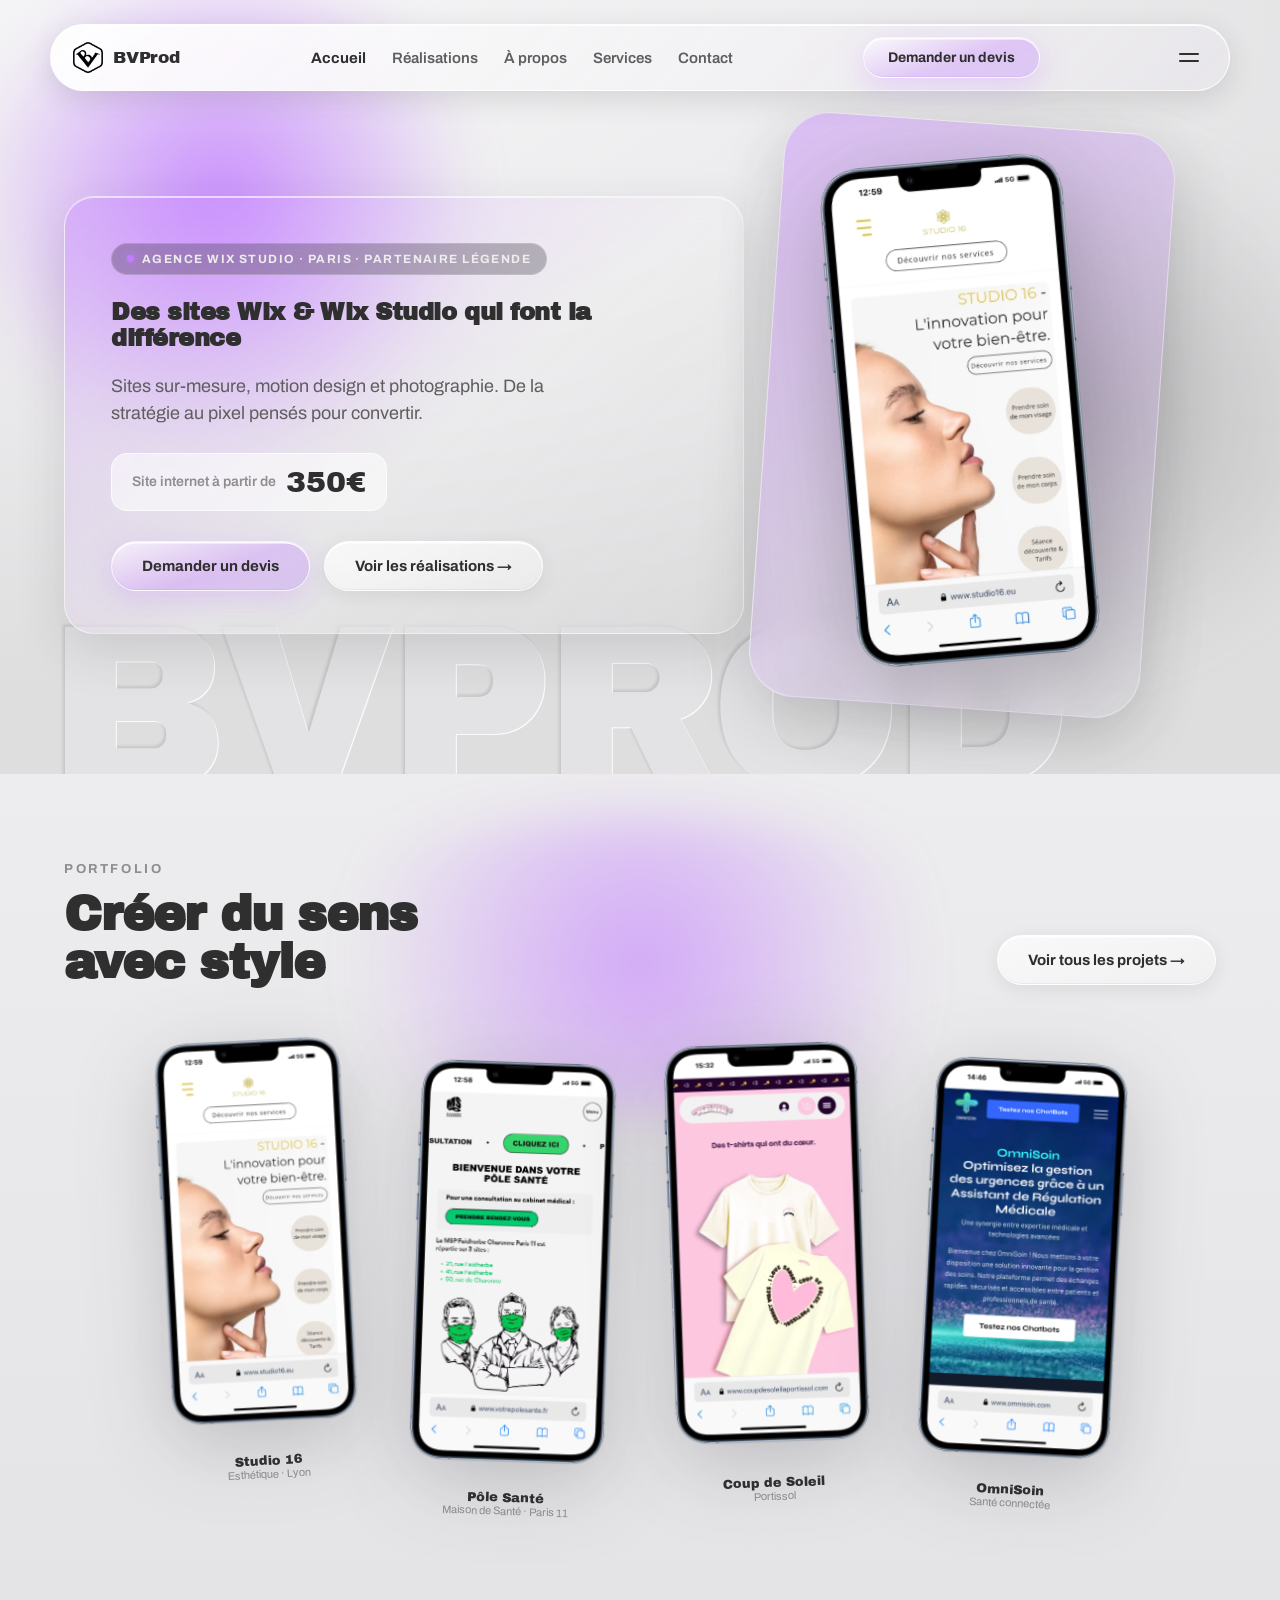
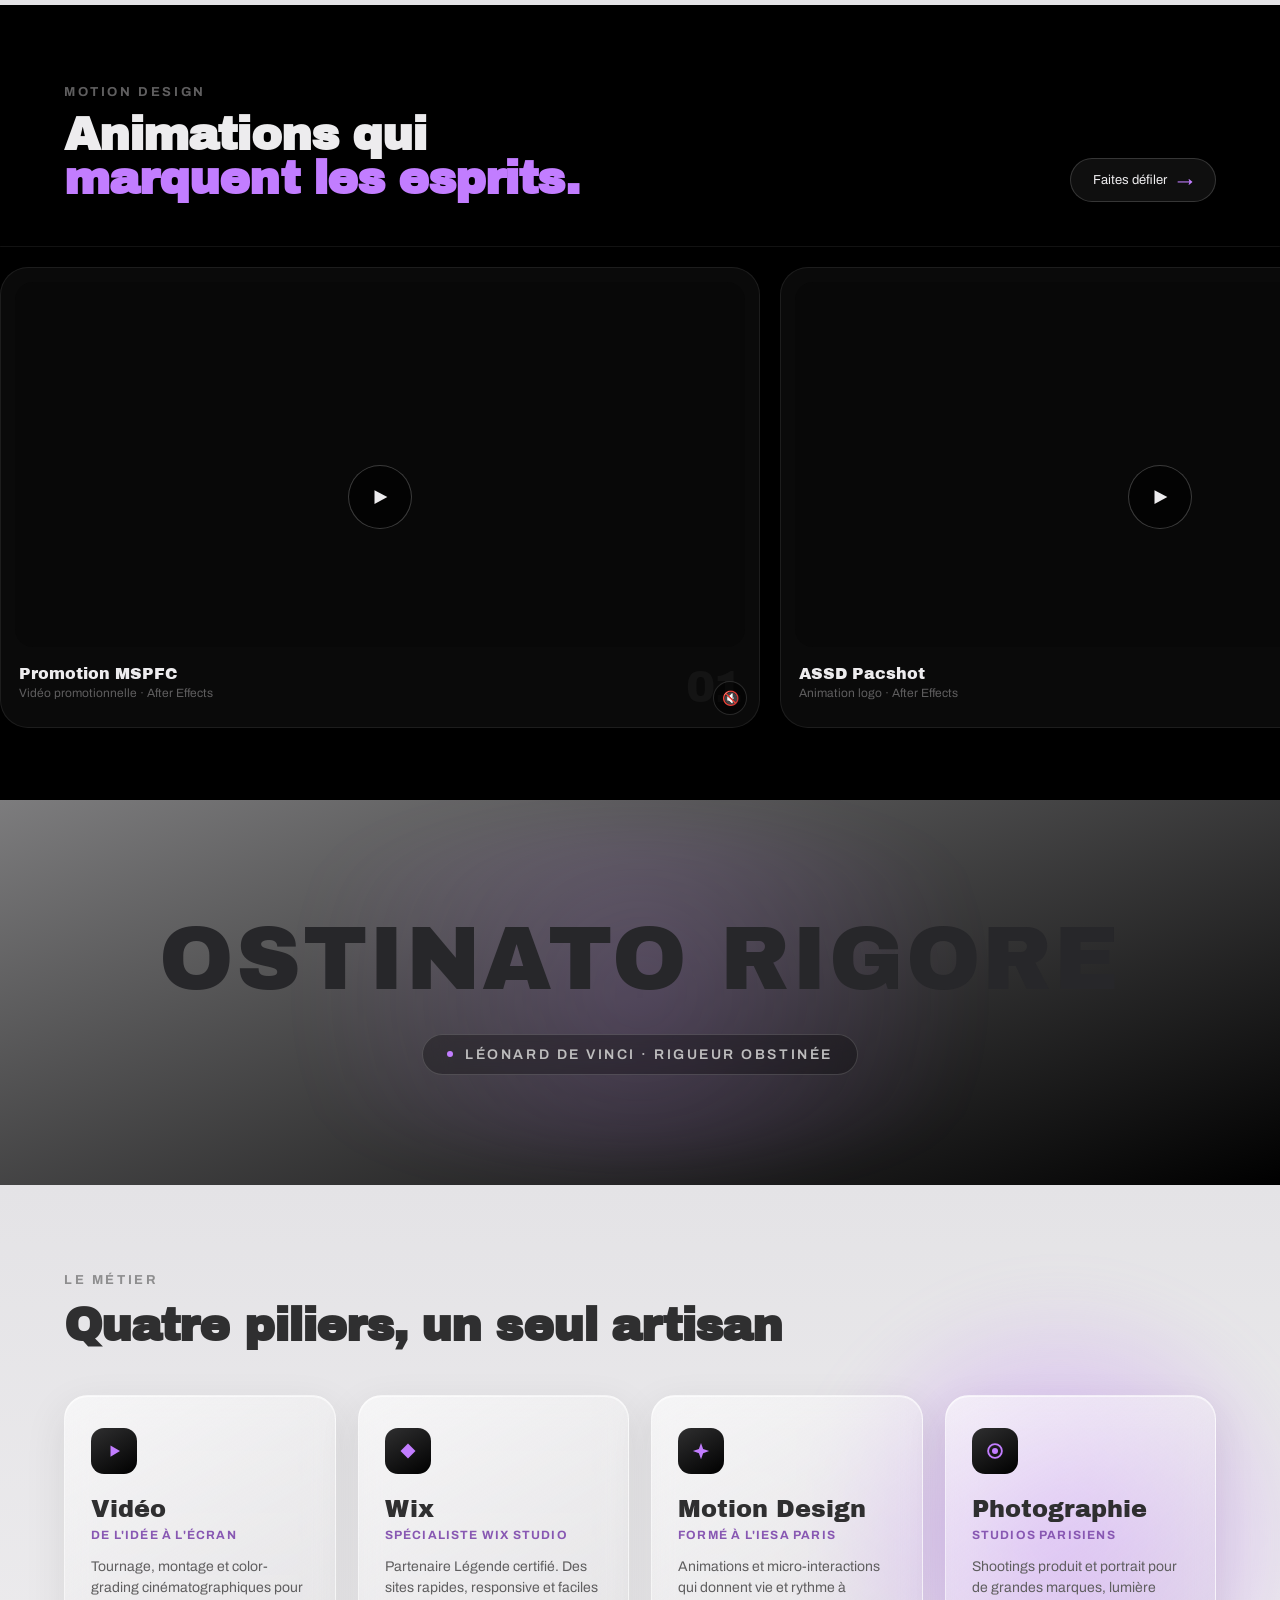
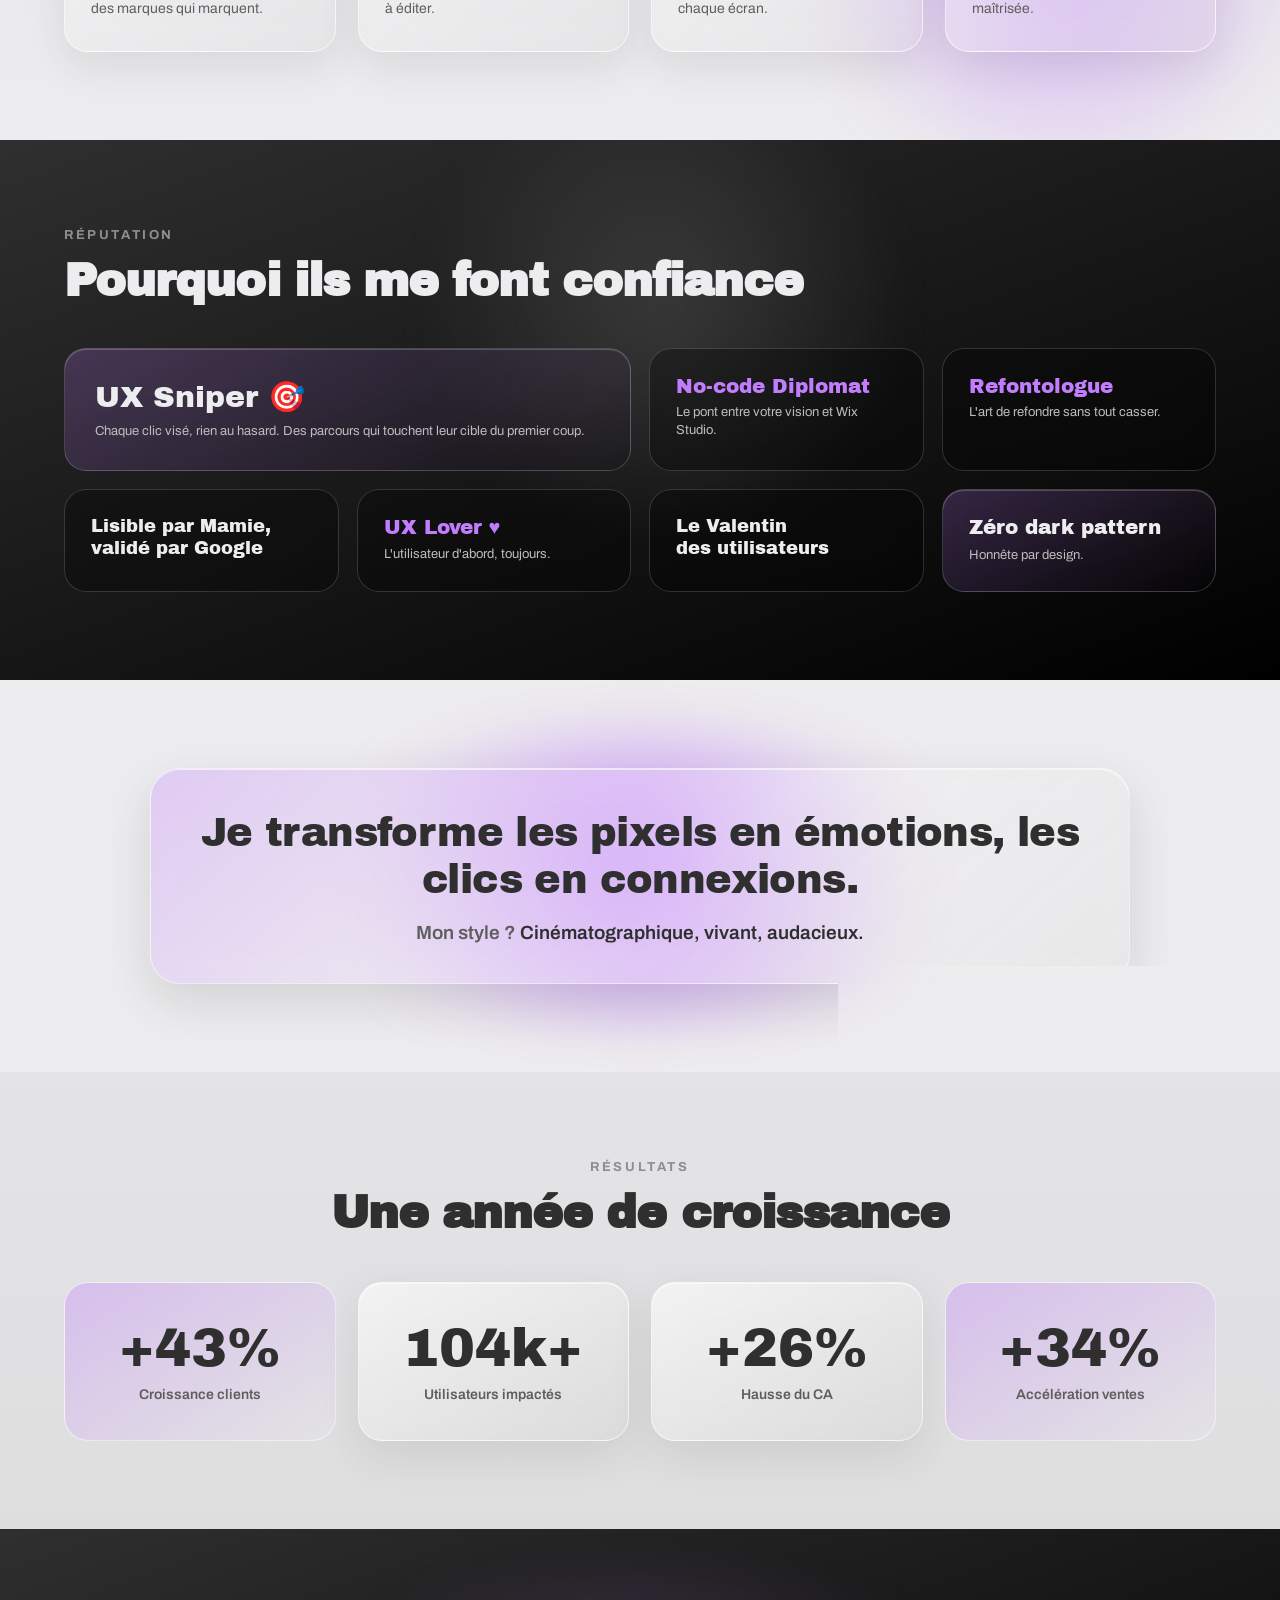
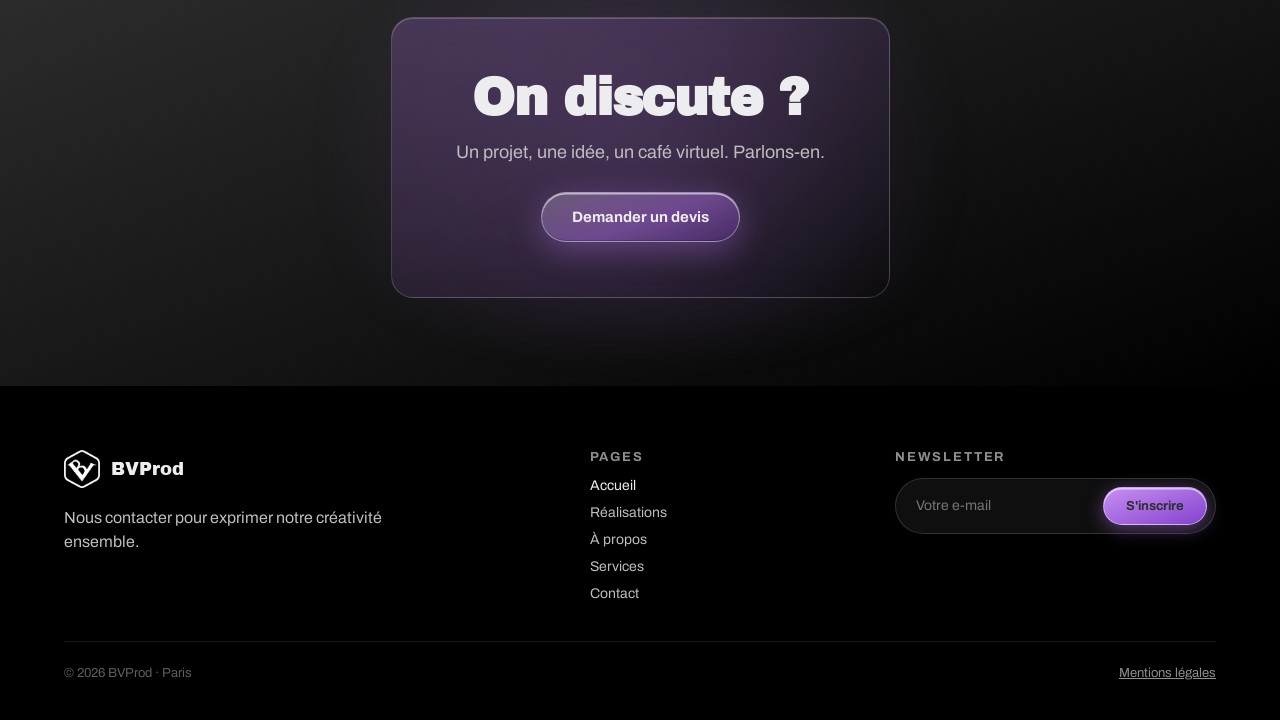
==== index.html @ 328f5926 "Supprimer les allers-retours bloquants a chaque changement de page Diagnostic mesure sur 5 navigatio" ====
<!DOCTYPE html>
<html lang="fr">
<head>
<meta charset="utf-8">
<meta name="viewport" content="width=device-width, initial-scale=1">
<title>BVProd | Création de sites Wix &amp; Wix Studio à Paris</title>
<meta name="description" content="Agence Wix Studio à Paris. Sites sur-mesure, motion design et photographie, pensés pour convertir. Devis à partir de 350€.">
<link rel="canonical" href="https://www.bv-prod.fr/">
<meta property="og:type" content="website">
<meta property="og:locale" content="fr_FR">
<meta property="og:site_name" content="BVProd">
<meta property="og:title" content="BVProd | Création de sites Wix &amp; Wix Studio à Paris">
<meta property="og:description" content="Sites sur-mesure, motion design et photographie, pensés pour convertir. Devis à partir de 350€.">
<meta property="og:image" content="https://www.bv-prod.fr/assets/og-image.jpg">
<meta property="og:url" content="https://www.bv-prod.fr/">
<meta name="twitter:card" content="summary_large_image">
<script type="application/ld+json">
{"@context":"https://schema.org","@type":"ProfessionalService","name":"BVProd","url":"https://www.bv-prod.fr/","image":"https://www.bv-prod.fr/assets/og-image.jpg","priceRange":"350€+","areaServed":"FR","address":{"@type":"PostalAddress","addressLocality":"Paris","addressCountry":"FR"}}
</script>
<link rel="preconnect" href="https://fonts.googleapis.com">
<link rel="preconnect" href="https://fonts.gstatic.com" crossorigin>
<link href="https://fonts.googleapis.com/css2?family=Archivo:wght@400;500;600;700;800;900&family=Archivo+Black&display=swap" rel="stylesheet">
<link rel="icon" type="image/png" href="/assets/logo-bvprod.png">
<link rel="apple-touch-icon" href="/assets/logo-bvprod.png">
<link rel="stylesheet" href="/css/style.css?v=20260811">
<style>
  .home-hero-inner { position:relative; z-index:2; display:flex; align-items:center; gap:48px; max-width:1440px; margin:0 auto; }
  .home-hero-card { flex:1; max-width:680px; padding:46px 46px 42px; }
  .home-price { display:inline-flex; align-items:center; gap:10px; margin:26px 0 30px; padding:12px 20px; border-radius:16px; background:rgba(255,255,255,.55); border:1px solid rgba(255,255,255,.7); }
  .home-price-label { font-size:14px; color:#8E8E8F; font-weight:600; }
  .home-price-value { font-family:var(--font-display); font-size:30px; color:var(--text-dark); }
  .home-hero-actions { display:flex; gap:14px; align-items:center; flex-wrap:wrap; }
  .home-hero-phone-wrap { flex:none; width:min(340px,34vw); position:relative; z-index:10; }
  .home-hero-cradle { position:absolute; inset:-26px; border-radius:46px; background:linear-gradient(140deg,rgba(194,125,255,.4),rgba(190,189,190,.12)); backdrop-filter:blur(14px); border:1px solid rgba(255,255,255,.5); box-shadow:0 20px 60px rgba(47,47,48,.18); transform:rotate(4deg); }
  .home-hero-phone { position:relative; z-index:2; width:88%; margin:0 auto; animation:bvHeroPhoneIn .9s .45s ease both, bvFloat 7s 1.35s ease-in-out infinite; }
  .home-hero-phone img { filter:drop-shadow(0 24px 48px rgba(47,47,48,.30)); display:block; }
  .home-watermark { left:48px; bottom:-26px; font-size:230px; }

  .portfolio-header { display:flex; align-items:flex-end; justify-content:space-between; margin-bottom:46px; gap:24px; flex-wrap:wrap; }
  .portfolio-title { font-size:clamp(32px,3.8vw,56px); line-height:.98; color:var(--text-dark); }
  .portfolio-strip { display:flex; gap:26px; justify-content:center; flex-wrap:wrap; }
  .portfolio-card {
    width:228px; display:block; text-decoration:none; color:inherit; border-radius:30px; cursor:pointer;
    position:relative; z-index:1;
    transition:transform .45s cubic-bezier(.16,1,.3,1);
  }
  .portfolio-card.rot-a { transform:rotate(-3deg); }
  .portfolio-card.rot-b { transform:rotate(2deg); }
  .portfolio-card.rot-c { transform:rotate(-2deg); }
  .portfolio-card.rot-d { transform:rotate(3deg); }
  .portfolio-card::before {
    content:''; position:absolute; inset:-24px -20px; z-index:-1; border-radius:28px;
    background:rgba(255,255,255,0);
    backdrop-filter:blur(0px); -webkit-backdrop-filter:blur(0px);
    border:1px solid rgba(255,255,255,0);
    box-shadow:0 0 0 rgba(47,47,48,0);
    opacity:0; visibility:hidden; transform:scale(.92) translateY(8px);
    transition:opacity .45s ease, visibility 0s linear .45s, transform .45s cubic-bezier(.16,1,.3,1),
      background .45s ease, backdrop-filter .45s ease, border-color .45s ease, box-shadow .45s ease;
    pointer-events:none;
  }
  .portfolio-card img { width:100%; display:block; border-radius:30px; filter:drop-shadow(0 20px 40px rgba(47,47,48,.22)); transition:transform .45s cubic-bezier(.16,1,.3,1); }
  .portfolio-card-name { font-family:var(--font-display); text-align:center; margin-top:16px; font-size:13px; color:var(--text-dark); }
  .portfolio-card-sub { text-align:center; font-size:11px; color:var(--text-light); }
  .portfolio-card:focus-visible { outline:2px solid var(--accent); outline-offset:6px; }
  .portfolio-card.rot-a:active { transform:rotate(-3deg) scale(0.97) !important; }
  .portfolio-card.rot-b:active { transform:rotate(2deg) scale(0.97) !important; }
  .portfolio-card.rot-c:active { transform:rotate(-2deg) scale(0.97) !important; }
  .portfolio-card.rot-d:active { transform:rotate(3deg) scale(0.97) !important; }
  @media (hover:hover) and (pointer:fine) {
    .portfolio-card:hover { z-index:5; }
    .portfolio-card.rot-a:hover { transform:rotate(-3deg) translateY(-8px); }
    .portfolio-card.rot-b:hover { transform:rotate(2deg) translateY(-8px); }
    .portfolio-card.rot-c:hover { transform:rotate(-2deg) translateY(-8px); }
    .portfolio-card.rot-d:hover { transform:rotate(3deg) translateY(-8px); }
    .portfolio-card:hover::before {
      opacity:1; visibility:visible; transform:scale(1) translateY(0);
      background:linear-gradient(150deg,rgba(255,255,255,.65),rgba(255,255,255,.18));
      backdrop-filter:blur(18px); -webkit-backdrop-filter:blur(18px);
      border-color:rgba(255,255,255,.7);
      box-shadow:0 26px 60px rgba(47,47,48,.18), inset 0 1px 0 rgba(255,255,255,.7);
      transition:opacity .45s ease, visibility 0s linear 0s, transform .45s cubic-bezier(.16,1,.3,1),
        background .45s ease, backdrop-filter .45s ease, border-color .45s ease, box-shadow .45s ease;
    }
    .portfolio-card:hover img { transform:translateY(-2px) scale(1.015); }
    .portfolio-strip:hover .portfolio-card:not(:hover) { opacity:.9; }
  }

  .motion-section { background:#000; overflow:hidden; }
  .motion-header { padding:80px 64px 44px; display:flex; align-items:flex-end; justify-content:space-between; max-width:1440px; margin:0 auto; gap:20px; flex-wrap:wrap; }
  .motion-title { font-size:clamp(30px,3.6vw,52px); line-height:.96; color:var(--text-invert); }
  .motion-progress-wrap { margin:0 64px 20px; max-width:1440px; margin-left:auto; margin-right:auto; }
  .motion-strip { padding:0 64px 72px; max-width:1440px; margin:0 auto; }

  .pilier-icon { width:46px; height:46px; border-radius:13px; background:linear-gradient(150deg,#2F2F30,#000); display:flex; align-items:center; justify-content:center; margin-bottom:22px; }
  .pilier-title { font-family:var(--font-display); font-size:24px; color:var(--text-dark); margin-bottom:6px; }
  .pilier-kicker { font-size:12px; font-weight:700; letter-spacing:.1em; text-transform:uppercase; color:var(--accent); filter:brightness(.7); margin-bottom:14px; }
  .pilier-desc { margin:0; font-size:14px; line-height:1.5; color:var(--text-mid); }

  .rep-card-a { grid-column:span 2; padding:30px; }
  .rep-card { padding:26px; }
  .rep-title-lg, .rep-title-md, .rep-title-flat { overflow-wrap:normal; word-break:normal; }
  .rep-title-lg { font-family:var(--font-display); font-size:30px; color:var(--text-invert); margin-bottom:8px; text-wrap:balance; }
  .rep-title-md { font-family:var(--font-display); font-size:20px; color:var(--accent); margin-bottom:6px; text-wrap:balance; }
  .rep-title-flat { font-family:var(--font-display); font-size:18px; color:var(--text-invert); line-height:1.2; text-wrap:balance; }
  .rep-desc { margin:0; font-size:13px; color:var(--text-invert-mid); line-height:1.45; }

  .declaration-quote { font-family:var(--font-display); font-size:clamp(24px,3.4vw,40px); line-height:1.18; letter-spacing:-.015em; color:var(--text-dark); margin:0; }
  .declaration-sub { margin:18px 0 0; font-size:19px; color:var(--text-mid); font-weight:600; }

  .cta-final-card { text-align:center; padding:52px 64px; display:inline-block; }
  .cta-final-title { font-size:clamp(32px,4vw,58px); color:var(--text-invert); }
  .cta-final-sub { margin:16px 0 30px; font-size:18px; color:var(--text-invert-mid); }

  .ostinato-section { padding:110px 64px; }
  .ostinato-title { font-size:clamp(44px,7vw,96px); }
  .ostinato-capsule { padding:12px 24px; }
  .ostinato-capsule-text { font-size:14px; letter-spacing:.18em; white-space:nowrap; }

  @media (max-width: 768px) {
    .home-hero-inner { flex-direction:column; }
    .home-hero-card { max-width:100%; padding:26px 22px 28px; }
    .home-hero-phone-wrap { width:210px; margin:20px auto 0; }
    .home-hero-cradle { display:none; }
    .home-hero-phone { animation:bvFloatMob 6s ease-in-out infinite; }
    .home-watermark { font-size:96px; left:14px; bottom:auto; top:240px; }
    .portfolio-strip { flex-wrap:nowrap; overflow-x:auto; margin:0 -20px; padding:0 20px 4px; }
    .portfolio-card { flex:none; width:150px; }
    .portfolio-card img { filter:none; box-shadow:none; }
    .home-hero-phone img { filter:none; box-shadow:none; border-radius:30px; }
    .rep-card-a { grid-column:1 / -1; }
    .rep-card-a, .rep-card { padding:20px; }
    .rep-title-lg { font-size:24px; }
    .rep-title-md, .rep-title-flat { font-size:clamp(12px, 3.6vw, 15px); overflow-wrap:normal; word-break:normal; }
    .cta-final-card { padding:32px 24px; }

    .ostinato-section { padding:64px 20px; }
    .ostinato-title { font-size:13vw; }
    .ostinato-capsule { padding:10px 14px; max-width:calc(100% - 40px); }
    .ostinato-capsule-text { font-size:10.5px; letter-spacing:.06em; white-space:normal; text-align:center; }

    .motion-header { padding:48px 20px 28px; }
    .motion-progress-wrap { margin:0 20px 16px; }
    .motion-strip { padding:0 20px 48px; }
    .video-card { width:min(78vw, 320px); }
    .video-card video { max-height:280px; }
    .video-card-num { font-size:30px; }
  }
</style>
</head>
<body>

<div class="bv-nav-wrap">
  <nav class="bv-nav">
    <a href="/" class="bv-nav-brand">
      <img src="/assets/logo-bvprod.png" height="208" width="197" alt="BVProd">
      <span>BVProd</span>
    </a>
    <div class="bv-nav-links">
      <a href="/" class="bv-navlink active">Accueil</a>
      <a href="/realisations" class="bv-navlink">Réalisations</a>
      <a href="/a-propos" class="bv-navlink">À propos</a>
      <a href="/services" class="bv-navlink">Services</a>
      <a href="/contact" class="bv-navlink">Contact</a>
    </div>
    <a href="/services#devis-target" data-glass-btn="light" class="btn btn-light btn-nav desktop-only">Demander un devis</a>
    <button type="button" class="bv-nav-burger" data-burger aria-label="Ouvrir le menu">
      <span></span><span></span>
    </button>
  </nav>
</div>

<div class="mobile-menu-overlay" data-mobile-menu>
  <div class="mobile-menu-top">
    <a href="/" class="bv-nav-brand">
      <img src="/assets/logo-bvprod.png" height="208" width="197" alt="BVProd" style="filter:invert(1);">
      <span style="color:#EDECEE;">BVProd</span>
    </a>
    <button type="button" class="mobile-menu-close" data-menu-close aria-label="Fermer le menu">✕</button>
  </div>
  <div class="mobile-menu-links">
    <a href="/" class="active">Accueil</a>
    <a href="/realisations">Réalisations</a>
    <a href="/a-propos">À propos</a>
    <a href="/services">Services</a>
    <a href="/contact">Contact</a>
    <a href="/mentions-legales">Mentions légales</a>
  </div>
  <div class="mobile-menu-cta">
    <a href="/services#devis-target" data-glass-btn="dark" class="btn btn-dark btn-block">Demander un devis</a>
  </div>
</div>

<main>
  <!-- ---------- HERO ---------- -->
  <section class="hero-light">
    <div class="glow" style="top:-60px;left:-40px;width:520px;height:520px;background:radial-gradient(circle,rgba(194,125,255,.85),rgba(194,125,255,0) 70%);animation:bvBreathe 9s ease-in-out infinite;"></div>
    <div class="glow" style="top:120px;right:-80px;width:560px;height:560px;background:radial-gradient(circle,rgba(143,142,143,.5),rgba(143,142,143,0) 70%);animation:bvBreathe 11s 1.8s ease-in-out infinite;"></div>
    <div class="watermark watermark-light home-watermark">BVPROD</div>

    <div class="home-hero-inner">
      <div class="home-hero-card glass-card" style="animation:bvFadeUp .9s .25s ease both;">
        <div class="badge-pill">
          <span class="badge-dot"></span>
          <span class="badge-label">Agence Wix Studio · Paris · Partenaire Légende</span>
        </div>
        <h1>Des sites Wix &amp; Wix Studio qui font la différence</h1>
        <p class="lead" style="margin:22px 0 0;font-size:18px;line-height:1.5;color:var(--text-mid);max-width:460px;">Sites sur-mesure, motion design et photographie. De la stratégie au pixel pensés pour convertir.</p>
        <div class="home-price">
          <span class="home-price-label">Site internet à partir de</span>
          <span class="home-price-value">350€</span>
        </div>
        <div class="home-hero-actions">
          <a href="/services#devis-target" data-glass-btn="light" class="btn btn-light">Demander un devis</a>
          <a href="/realisations" data-glass-btn="secondary" class="btn btn-secondary">Voir les réalisations →</a>
        </div>
      </div>

      <div class="home-hero-phone-wrap">
        <div class="home-hero-cradle"></div>
        <div class="home-hero-phone">
          <img src="/assets/studio16-phone.webp" fetchpriority="high" height="821" width="460" alt="Studio 16">
        </div>
      </div>
    </div>
  </section>

  <!-- ---------- PORTFOLIO ---------- -->
  <section class="section" style="background:linear-gradient(180deg,#EDECEE,#e4e3e6);">
    <div class="glow" style="top:40px;left:50%;transform:translateX(-50%);width:760px;height:300px;background:radial-gradient(circle,rgba(194,125,255,.6),rgba(194,125,255,0) 70%);"></div>
    <div class="section-inner">
      <div class="portfolio-header">
        <div>
          <div class="eyebrow">Portfolio</div>
          <h2 class="portfolio-title">Créer du sens<br>avec style</h2>
        </div>
        <a href="/realisations" data-glass-btn="secondary" class="btn btn-secondary">Voir tous les projets →</a>
      </div>
      <div class="portfolio-strip" data-anim="cascade">
        <a class="portfolio-card rot-a" href="https://www.studio16.eu/" target="_blank" rel="noopener noreferrer" data-no-hover="1">
          <img src="/assets/studio16-phone.webp" loading="lazy" decoding="async" height="821" width="460" alt="Studio 16">
          <div class="portfolio-card-name">Studio 16</div>
          <div class="portfolio-card-sub">Esthétique · Lyon</div>
        </a>
        <a class="portfolio-card rot-b" href="https://www.votrepolesante.fr/" target="_blank" rel="noopener noreferrer" data-no-hover="1" style="margin-top:22px;">
          <img src="/assets/polesante-phone.webp" loading="lazy" decoding="async" height="851" width="460" alt="Pôle Santé">
          <div class="portfolio-card-name">Pôle Santé</div>
          <div class="portfolio-card-sub">Maison de Santé · Paris 11</div>
        </a>
        <a class="portfolio-card rot-c" href="https://cdsportissol.wixstudio.com/cdsportissol" target="_blank" rel="noopener noreferrer" data-no-hover="1">
          <img src="/assets/coupdesoleil-phone.webp" loading="lazy" decoding="async" height="865" width="460" alt="Coup de Soleil">
          <div class="portfolio-card-name">Coup de Soleil</div>
          <div class="portfolio-card-sub">Portissol</div>
        </a>
        <a class="portfolio-card rot-d" href="https://joelvalendoff.wixstudio.com/omnisoin-ia" target="_blank" rel="noopener noreferrer" data-no-hover="1" style="margin-top:22px;">
          <img src="/assets/omnisoin-phone.webp" loading="lazy" decoding="async" height="836" width="460" alt="OmniSoin">
          <div class="portfolio-card-name">OmniSoin</div>
          <div class="portfolio-card-sub">Santé connectée</div>
        </a>
      </div>
    </div>
  </section>

  <!-- ---------- MOTION DESIGN ---------- -->
  <section class="motion-section">
    <div class="motion-header">
      <div>
        <div class="eyebrow" style="color:var(--text-mid);">Motion Design</div>
        <h2 class="motion-title">Animations qui<br><span style="color:var(--accent);">marquent les esprits.</span></h2>
      </div>
      <button id="motion-scroll-btn" type="button" aria-label="Faites défiler les animations" class="scroll-arrow" data-glass-btn="dark" data-scroll-next="motion-strip" style="width:auto;border-radius:100px;gap:10px;padding:12px 22px;">
        <span style="font-size:13px;color:var(--text-invert);">Faites défiler</span>
        <span style="font-size:16px;color:var(--accent);">→</span>
      </button>
    </div>
    <div class="scroll-progress motion-progress-wrap">
      <div class="scroll-progress-bar" data-scroll-progress="motion-strip"></div>
    </div>
    <div id="motion-strip" data-motion-strip data-scroll-strip data-scroll-step="780" class="scroll-strip motion-strip">
      <div class="video-card">
        <video loop muted playsinline preload="metadata"><source src="/assets/motion-mspfc.mp4" type="video/mp4"></video>
        <div class="video-card-meta">
          <div>
            <div style="font-family:var(--font-display);font-size:16px;color:var(--text-invert);">Promotion MSPFC</div>
            <div style="font-size:12px;color:var(--text-mid);margin-top:4px;">Vidéo promotionnelle · After Effects</div>
          </div>
          <div class="video-card-num">01</div>
        </div>
      </div>
      <div class="video-card">
        <video loop muted playsinline preload="metadata"><source src="/assets/motion-assd.mp4" type="video/mp4"></video>
        <div class="video-card-meta">
          <div>
            <div style="font-family:var(--font-display);font-size:16px;color:var(--text-invert);">ASSD Pacshot</div>
            <div style="font-size:12px;color:var(--text-mid);margin-top:4px;">Animation logo · After Effects</div>
          </div>
          <div class="video-card-num">02</div>
        </div>
      </div>
      <div class="video-card">
        <video loop muted playsinline preload="metadata"><source src="/assets/motion-jiji.mp4" type="video/mp4"></video>
        <div class="video-card-meta">
          <div>
            <div style="font-family:var(--font-display);font-size:16px;color:var(--text-invert);">Pacshot Jiji</div>
            <div style="font-size:12px;color:var(--text-mid);margin-top:4px;">Identité animée · After Effects</div>
          </div>
          <div class="video-card-num">03</div>
        </div>
      </div>
      <div class="video-card">
        <video loop muted playsinline preload="metadata"><source src="/assets/motion-jade.mp4" type="video/mp4"></video>
        <div class="video-card-meta">
          <div>
            <div style="font-family:var(--font-display);font-size:16px;color:var(--text-invert);">Jade Motion</div>
            <div style="font-size:12px;color:var(--text-mid);margin-top:4px;">Animation · After Effects</div>
          </div>
          <div class="video-card-num">04</div>
        </div>
      </div>
    </div>
  </section>

  <!-- ---------- OSTINATO RIGORE ---------- -->
  <section class="section ostinato-section" style="background:linear-gradient(160deg,#2f2f3097,#000);text-align:center;">
    <div class="glow" style="top:50%;left:50%;transform:translate(-50%,-50%);width:900px;height:340px;background:radial-gradient(circle,rgba(194,125,255,.16),rgba(194,125,255,0) 70%);"></div>
    <div class="ostinato-title" style="position:relative;font-family:var(--font-display);letter-spacing:.02em;color:#27272a;">OSTINATO RIGORE</div>
    <div class="glass-card-dark ostinato-capsule" style="position:relative;display:inline-flex;align-items:center;gap:12px;margin-top:26px;border-radius:100px;">
      <span style="width:6px;height:6px;border-radius:50%;background:var(--accent);flex:none;"></span>
      <span class="ostinato-capsule-text" style="text-transform:uppercase;color:var(--text-invert-mid);font-weight:600;">Léonard de Vinci · rigueur obstinée</span>
    </div>
  </section>

  <!-- ---------- 4 PILIERS ---------- -->
  <section class="section" style="background:linear-gradient(180deg,#e4e3e6,#EDECEE);">
    <div class="glow" style="bottom:-60px;right:-40px;width:520px;height:520px;background:radial-gradient(circle,rgba(194,125,255,.55),rgba(194,125,255,0) 70%);"></div>
    <div class="section-inner">
      <div style="margin-bottom:44px;">
        <div class="eyebrow">Le métier</div>
        <h2 style="font-size:clamp(30px,3.6vw,52px);color:var(--text-dark);">Quatre piliers, un seul artisan</h2>
      </div>
      <div class="grid-cascade cols-4 stack-mobile" data-anim="cascade" data-tilt-grid>
        <div class="glass-card-soft" style="padding:32px 26px;">
          <div class="pilier-icon" data-tilt-icon><svg width="20" height="20" viewBox="0 0 16 16" fill="#c27dff"><path d="M5.2 3.5v9l7.6-4.5Z"></path></svg></div>
          <div class="pilier-title">Vidéo</div>
          <div class="pilier-kicker">De l'idée à l'écran</div>
          <p class="pilier-desc">Tournage, montage et color-grading cinématographiques pour des marques qui marquent.</p>
        </div>
        <div class="glass-card-soft" style="padding:32px 26px;">
          <div class="pilier-icon" data-tilt-icon><svg width="20" height="20" viewBox="0 0 16 16" fill="#c27dff"><path d="M8 2 14 8 8 14 2 8Z"></path></svg></div>
          <div class="pilier-title">Wix</div>
          <div class="pilier-kicker">Spécialiste Wix Studio</div>
          <p class="pilier-desc">Partenaire Légende certifié. Des sites rapides, responsive et faciles à éditer.</p>
        </div>
        <div class="glass-card-soft" style="padding:32px 26px;">
          <div class="pilier-icon" data-tilt-icon><svg width="20" height="20" viewBox="0 0 16 16" fill="#c27dff"><path d="M8 1.5 9.7 6.3 14.5 8 9.7 9.7 8 14.5 6.3 9.7 1.5 8 6.3 6.3Z"></path></svg></div>
          <div class="pilier-title">Motion Design</div>
          <div class="pilier-kicker">Formé à l'IESA Paris</div>
          <p class="pilier-desc">Animations et micro-interactions qui donnent vie et rythme à chaque écran.</p>
        </div>
        <div class="glass-card-soft" style="padding:32px 26px;">
          <div class="pilier-icon" data-tilt-icon><svg width="20" height="20" viewBox="0 0 16 16" fill="none" stroke="#c27dff" stroke-width="1.5"><circle cx="8" cy="8" r="5.5"></circle><circle cx="8" cy="8" r="2.4" fill="#c27dff" stroke="none"></circle></svg></div>
          <div class="pilier-title">Photographie</div>
          <div class="pilier-kicker">Studios parisiens</div>
          <p class="pilier-desc">Shootings produit et portrait pour de grandes marques, lumière maîtrisée.</p>
        </div>
      </div>
    </div>
  </section>

  <!-- ---------- POURQUOI ILS ME FONT CONFIANCE ---------- -->
  <section class="section" style="background:linear-gradient(160deg,#2F2F30,#000);">
    <div class="glow" style="top:-40px;left:30%;width:560px;height:420px;background:radial-gradient(circle,rgba(190,189,190,.18),rgba(190,189,190,0) 70%);"></div>
    <div class="section-inner">
      <div style="margin-bottom:42px;">
        <div class="eyebrow">Réputation</div>
        <h2 style="font-size:clamp(30px,3.6vw,52px);color:var(--text-invert);">Pourquoi ils me font confiance</h2>
      </div>
      <div class="grid-cascade cols-4" data-anim="cascade" style="gap:18px;">
        <div class="glass-card-dark-accent rep-card-a">
          <div class="rep-title-lg">UX Sniper 🎯</div>
          <p class="rep-desc">Chaque clic visé, rien au hasard. Des parcours qui touchent leur cible du premier coup.</p>
        </div>
        <div class="glass-card-dark rep-card">
          <div class="rep-title-md">No-code Diplomat</div>
          <p class="rep-desc">Le pont entre votre vision et Wix Studio.</p>
        </div>
        <div class="glass-card-dark rep-card">
          <div class="rep-title-md">Refontologue</div>
          <p class="rep-desc">L'art de refondre sans tout casser.</p>
        </div>
        <div class="glass-card-dark rep-card">
          <div class="rep-title-flat">Lisible par Mamie, validé par Google</div>
        </div>
        <div class="glass-card-dark rep-card">
          <div class="rep-title-md">UX Lover ♥</div>
          <p class="rep-desc">L'utilisateur d'abord, toujours.</p>
        </div>
        <div class="glass-card-dark rep-card">
          <div class="rep-title-flat">Le Valentin des utilisateurs</div>
        </div>
        <div class="glass-card-dark-accent rep-card">
          <div class="rep-title-lg" style="font-size:20px;">Zéro dark pattern</div>
          <p class="rep-desc">Honnête par design.</p>
        </div>
      </div>
    </div>
  </section>

  <!-- ---------- DÉCLARATION ---------- -->
  <section class="section" style="background:#EDECEE;text-align:center;">
    <div class="glow" style="top:50%;left:50%;transform:translate(-50%,-50%);width:760px;height:300px;background:radial-gradient(circle,rgba(194,125,255,.6),rgba(194,125,255,0) 70%);"></div>
    <div style="position:relative;max-width:980px;margin:0 auto;">
      <div class="glass-card" data-anim="reveal" style="display:inline-block;padding:40px 48px;">
        <p class="declaration-quote">Je transforme les pixels en émotions, les clics en connexions.</p>
        <p class="declaration-sub">Mon style ? <span style="color:var(--text-dark);">Cinématographique, vivant, audacieux.</span></p>
      </div>
    </div>
  </section>

  <!-- ---------- UNE ANNÉE DE CROISSANCE ---------- -->
  <section class="section" style="background:linear-gradient(180deg,#e4e3e6,#dededf);">
    <div class="section-inner">
      <div style="margin-bottom:44px;text-align:center;">
        <div class="eyebrow">Résultats</div>
        <h2 style="font-size:clamp(30px,3.6vw,52px);color:var(--text-dark);">Une année de croissance</h2>
      </div>
      <div class="grid-cascade cols-4" data-anim="cascade">
        <div class="stat-card" style="background:linear-gradient(150deg,rgba(194,125,255,.34),rgba(255,255,255,.12));border:1px solid rgba(255,255,255,.6);">
          <div class="stat-num" data-stat-to="45" data-stat-prefix="+" data-stat-suffix="%">+45%</div>
          <div class="stat-label">Croissance clients</div>
        </div>
        <div class="stat-card glass-card-soft">
          <div class="stat-num" data-stat-to="112" data-stat-suffix="k+">112k+</div>
          <div class="stat-label">Utilisateurs impactés</div>
        </div>
        <div class="stat-card glass-card-soft">
          <div class="stat-num" data-stat-to="29" data-stat-prefix="+" data-stat-suffix="%">+29%</div>
          <div class="stat-label">Hausse du CA</div>
        </div>
        <div class="stat-card" style="background:linear-gradient(150deg,rgba(194,125,255,.34),rgba(255,255,255,.12));border:1px solid rgba(255,255,255,.6);">
          <div class="stat-num" data-stat-to="39" data-stat-prefix="+" data-stat-suffix="%">+39%</div>
          <div class="stat-label">Accélération ventes</div>
        </div>
      </div>
    </div>
  </section>

  <!-- ---------- CTA FINAL ---------- -->
  <section class="section" style="background:linear-gradient(160deg,#2F2F30,#000);text-align:center;">
    <div class="glow" style="top:50%;left:50%;transform:translate(-50%,-50%);width:820px;height:360px;background:radial-gradient(circle,rgba(194,125,255,.18),rgba(194,125,255,0) 70%);"></div>
    <div class="glass-card-dark-accent cta-final-card" data-anim="reveal">
      <h2 class="cta-final-title">On discute ?</h2>
      <p class="cta-final-sub">Un projet, une idée, un café virtuel. Parlons-en.</p>
      <a href="/services#devis-target" data-glass-btn="dark" class="btn btn-dark">Demander un devis</a>
    </div>
  </section>
</main>

<footer class="footer">
  <div class="section-inner">
    <div class="footer-top">
      <div class="footer-brand">
        <div class="footer-brand-row">
          <img src="/assets/logo-bvprod.png" loading="lazy" decoding="async" height="208" width="197" alt="BVProd">
          <span>BVProd</span>
        </div>
        <p>Nous contacter pour exprimer notre créativité ensemble.</p>
      </div>
      <div class="footer-pages">
        <div class="footer-pages-title">Pages</div>
        <div class="footer-pages-list">
          <a href="/" class="bv-footlink active">Accueil</a>
          <a href="/realisations" class="bv-footlink">Réalisations</a>
          <a href="/a-propos" class="bv-footlink">À propos</a>
          <a href="/services" class="bv-footlink">Services</a>
          <a href="/contact" class="bv-footlink">Contact</a>
        </div>
      </div>
      <div class="footer-news">
        <div class="footer-news-title">Newsletter</div>
        <form class="footer-news-form" data-newsletter-form novalidate>
          <input type="email" placeholder="Votre e-mail" aria-label="Votre e-mail pour la newsletter" required>
          <button type="submit" data-glass-btn="purple" class="btn btn-purple">S'inscrire</button>
        </form>
      </div>
    </div>
    <div class="footer-bottom">
      <span>© 2026 BVProd · Paris</span>
      <a href="/mentions-legales">Mentions légales</a>
    </div>
  </div>
</footer>

<script src="/js/main.js?v=20260811"></script>
</body>
</html>
---- css/style.css ----
/* ==========================================================================
   BVProd — Design system "Liquid Glass"
   Extrait des styles inline des maquettes (Archivo / Archivo Black,
   fond clair #EDECEE, accent violet #c27dff, glass backdrop-filter).
   ========================================================================== */

:root {
  --bg-light-1: #f6f6f7;
  --bg-light-2: #EDECEE;
  --bg-light-3: #e4e3e6;
  --bg-light-4: #dededf;
  --bg-dark-1: #2F2F30;
  --bg-dark-2: #09090b;
  --bg-dark-3: #0d0d10;
  --bg-black: #000;

  --text-dark: #2F2F30;
  --text-mid: #5F5E5F;
  --text-light: #8E8E8F;
  --text-invert: #EDECEE;
  --text-invert-mid: #BEBDBE;
  --text-invert-dim: #5F5E5F;

  --accent: #c27dff;
  --accent-soft: rgba(194, 125, 255, 0.34);

  --font-sans: 'Archivo', Helvetica, 'Helvetica Neue', Arial, sans-serif;
  --font-display: 'Archivo Black', Helvetica, 'Helvetica Neue', Arial, sans-serif;

  --radius-pill: 100px;
  --container-max: 1440px;
  --nav-h: 76px;
}

* { box-sizing: border-box; }
html { scroll-behavior: smooth; overflow-x: hidden; -webkit-text-size-adjust: 100%; text-size-adjust: 100%; }
body {
  margin: 0;
  width: 100%;
  min-height: 100vh;
  background: var(--bg-light-2);
  font-family: var(--font-sans);
  color: var(--text-dark);
}
img, video { max-width: 100%; }
/* Les <img> portent des attributs width/height (pour reserver la place et eviter les
   sauts de mise en page au chargement). Sans cette ligne, l'attribut height agit comme
   une hauteur CSS forcee et etire l'image des que le CSS ne fixe que la largeur.
   Specificite 0-0-1 : neutralise l'attribut, mais ne prend jamais le dessus sur une
   regle de classe (.featured-cover img, .ap-portrait img, .bv-nav-brand img...). */
img { height: auto; }
a { color: inherit; }
button { font-family: inherit; cursor: pointer; }
::selection { background: var(--accent); color: var(--text-dark); }
#devis-target, #contact-form { scroll-margin-top: 120px; }

/* ---------- keyframes ---------- */
@keyframes bvNavIn     { from{opacity:0;transform:translateY(-22px)} to{opacity:1;transform:translateY(0)} }
@keyframes bvIconFloat { 0%,100%{transform:translateY(0) scale(1)} 50%{transform:translateY(-4px) scale(1.08)} }
@keyframes bvFadeUp    { from{opacity:0;transform:translateY(48px)} to{opacity:1;transform:translateY(0)} }
@keyframes bvFadeRight { from{opacity:0;transform:translateX(60px)} to{opacity:1;transform:translateX(0)} }
@keyframes bvHeroPhoneIn { from{opacity:0;transform:translateX(60px) rotate(-5deg)} to{opacity:1;transform:translateX(0) rotate(-5deg)} }
@keyframes bvFadeLeft  { from{opacity:0;transform:translateX(-60px)} to{opacity:1;transform:translateX(0)} }
@keyframes bvPulse     { 0%,100%{box-shadow:0 0 6px rgba(194,125,255,.8)} 50%{box-shadow:0 0 22px rgba(194,125,255,1),0 0 38px rgba(194,125,255,.5)} }
@keyframes bvFloat     { 0%,100%{transform:rotate(-5deg) translateY(0px)} 50%{transform:rotate(-5deg) translateY(-18px)} }
@keyframes bvFloatMob  { 0%,100%{transform:rotate(-4deg) translateY(0px)} 50%{transform:rotate(-4deg) translateY(-12px)} }
@keyframes bvFloat2    { 0%,100%{transform:rotate(3deg) translateY(0px)} 50%{transform:rotate(3deg) translateY(-14px)} }
@keyframes bvFloat3    { 0%,100%{transform:rotate(-2deg) translateY(0px)} 50%{transform:rotate(-2deg) translateY(-10px)} }
@keyframes bvFloat4    { 0%,100%{transform:rotate(2deg) translateY(0px)} 50%{transform:rotate(2deg) translateY(-16px)} }
@keyframes bvFloat5    { 0%,100%{transform:rotate(-3deg) translateY(0px)} 50%{transform:rotate(-3deg) translateY(-12px)} }
@keyframes bvBreathe   { 0%,100%{transform:scale(1);opacity:1} 50%{transform:scale(1.22);opacity:.6} }
@keyframes bvGlassGlow { 0%,100%{box-shadow:0 8px 30px rgba(194,125,255,0.24),inset 0 1.5px 0 rgba(255,255,255,0.88)} 50%{box-shadow:0 12px 42px rgba(194,125,255,0.42),inset 0 1.5px 0 rgba(255,255,255,0.98)} }
@keyframes bvShimmer   { 0%,100%{background-position:0% 50%} 50%{background-position:100% 50%} }

/* ---------- links / focus ---------- */
a.bv-navlink { text-decoration:none; transition:color .2s ease; }
a.bv-navlink:hover, a.bv-navlink.active { color:var(--text-dark) !important; }
a.bv-navlink:focus-visible { outline:2px solid var(--accent); outline-offset:4px; border-radius:6px; }
[data-glass-btn]:focus-visible, button:focus-visible { outline:2px solid var(--accent); outline-offset:3px; }
a.bv-footlink { text-decoration:none; transition:color .2s ease; }
a.bv-footlink:hover, a.bv-footlink.active { color:var(--text-invert) !important; }

/* ---------- layout helpers ---------- */
.section { position:relative; padding:88px 64px; overflow:hidden; }
.section-inner { position:relative; max-width:var(--container-max); margin:0 auto; }
.eyebrow { font-size:13px; font-weight:700; letter-spacing:.2em; text-transform:uppercase; color:var(--text-light); margin-bottom:14px; }
.eyebrow-dark { color:var(--text-mid); }
h1, h2, h3 { font-family:var(--font-display); margin:0; letter-spacing:-0.02em; }
.watermark {
  position:absolute; font-family:var(--font-display); line-height:.8;
  letter-spacing:-.04em; user-select:none; pointer-events:none; z-index:0;
}
.watermark-light { color:#e3e2e5; text-shadow:1px 1px 0 rgba(255,255,255,.9), -2px -2px 3px rgba(47,47,48,.14); }
.watermark-dark { color:#0f0f14; }
.glow {
  position:absolute; border-radius:50%; filter:blur(24px); pointer-events:none;
}

/* ---------- glass surfaces ---------- */
.glass-card {
  border-radius:30px;
  background:linear-gradient(140deg,rgba(194,125,255,.30),rgba(255,255,255,.14) 55%,rgba(190,189,190,.10));
  backdrop-filter:blur(15px); -webkit-backdrop-filter:blur(15px);
  border:1px solid rgba(255,255,255,.55);
  box-shadow:0 18px 50px rgba(47,47,48,.14), inset 0 1px 0 rgba(255,255,255,.6);
}
.glass-card-soft {
  border-radius:24px;
  background:linear-gradient(150deg,rgba(255,255,255,.6),rgba(190,189,190,.12));
  backdrop-filter:blur(14px); -webkit-backdrop-filter:blur(14px);
  border:1px solid rgba(255,255,255,.6);
  box-shadow:0 14px 40px rgba(47,47,48,.10), inset 0 1px 0 rgba(255,255,255,.6);
}
.glass-card-dark {
  border-radius:22px;
  background:rgba(0,0,0,.30);
  backdrop-filter:blur(14px); -webkit-backdrop-filter:blur(14px);
  border:1px solid rgba(255,255,255,.16);
}
.glass-card-dark-accent {
  border-radius:22px;
  background:linear-gradient(150deg,rgba(194,125,255,.22),rgba(0,0,0,.10));
  backdrop-filter:blur(14px); -webkit-backdrop-filter:blur(14px);
  border:1px solid rgba(255,255,255,.18);
  box-shadow:inset 0 1px 0 rgba(255,255,255,.2);
}

/* ---------- nav ---------- */
.bv-nav-wrap {
  position:fixed; top:24px; left:0; right:0; z-index:60; padding:0 32px; pointer-events:none;
}
.bv-nav {
  max-width:1180px; margin:0 auto; display:flex; align-items:center; justify-content:space-between;
  padding:12px 22px; border-radius:var(--radius-pill);
  background:linear-gradient(135deg,rgba(255,255,255,.94),rgba(232,230,234,.88));
  backdrop-filter:blur(18px) saturate(145%); -webkit-backdrop-filter:blur(18px) saturate(145%);
  border:1px solid rgba(255,255,255,.80);
  box-shadow:0 8px 28px rgba(47,47,48,.14), inset 0 1px 0 rgba(255,255,255,.9);
  pointer-events:auto;
}
.bv-nav-brand { display:flex; align-items:center; gap:10px; text-decoration:none; }
.bv-nav-brand img { width:30px; height:32px; object-fit:contain; display:block; }
.bv-nav-brand span { font-family:var(--font-display); font-size:17px; color:var(--text-dark); letter-spacing:-.01em; }
.bv-nav-links { display:flex; align-items:center; gap:26px; }
.bv-nav-links a { font-size:15px; font-weight:600; color:var(--text-mid); }
.bv-nav-links a.active { font-weight:700; color:var(--text-dark); }
.bv-nav-burger { display:none; }

.btn {
  padding:16px 30px; border-radius:var(--radius-pill); border:none; text-decoration:none;
  font-size:15px; font-weight:700; cursor:pointer; display:inline-block; white-space:nowrap;
  transition:transform .18s ease, box-shadow .18s ease;
}
.btn-nav { padding:12px 24px; font-size:14px; }
.btn-light {
  background:linear-gradient(160deg,rgba(255,255,255,.64) 0%,rgba(194,125,255,.34) 55%,rgba(160,80,255,.22) 100%);
  backdrop-filter:blur(28px) saturate(170%); -webkit-backdrop-filter:blur(28px) saturate(170%);
  border:1px solid rgba(255,255,255,.74);
  box-shadow:0 8px 30px rgba(194,125,255,.28), inset 0 1.5px 0 rgba(255,255,255,.90), inset 0 -1px 0 rgba(194,125,255,.20);
  color:var(--text-dark);
}
.btn-secondary {
  background:linear-gradient(160deg,rgba(255,255,255,.70),rgba(255,255,255,.30));
  backdrop-filter:blur(24px) saturate(140%); -webkit-backdrop-filter:blur(24px) saturate(140%);
  border:1px solid rgba(255,255,255,.80);
  box-shadow:0 4px 18px rgba(47,47,48,.09), inset 0 1.5px 0 rgba(255,255,255,.92), inset 0 -1px 0 rgba(0,0,0,.05);
  color:var(--text-dark);
}
.btn-dark {
  background:linear-gradient(160deg,rgba(255,255,255,.22) 0%,rgba(194,125,255,.38) 55%,rgba(160,80,255,.22) 100%);
  backdrop-filter:blur(28px) saturate(160%); -webkit-backdrop-filter:blur(28px) saturate(160%);
  border:1px solid rgba(255,255,255,.40);
  box-shadow:0 8px 32px rgba(194,125,255,.34), inset 0 1.5px 0 rgba(255,255,255,.58), inset 0 -1px 0 rgba(0,0,0,.20);
  color:var(--text-invert);
}
.btn-outline {
  background:linear-gradient(160deg,rgba(255,255,255,.16) 0%,rgba(255,255,255,.06) 100%);
  backdrop-filter:blur(20px) saturate(140%); -webkit-backdrop-filter:blur(20px) saturate(140%);
  border:1px solid rgba(255,255,255,.32);
  box-shadow:0 4px 18px rgba(0,0,0,.22), inset 0 1.5px 0 rgba(255,255,255,.22);
  color:var(--text-invert);
}
.btn-purple {
  background:linear-gradient(160deg,rgba(210,150,255,.95),rgba(160,80,255,.80));
  backdrop-filter:blur(16px); -webkit-backdrop-filter:blur(16px);
  border:1px solid rgba(255,255,255,.44);
  box-shadow:inset 0 1.5px 0 rgba(255,255,255,.58), 0 4px 18px rgba(194,125,255,.42);
  color:var(--text-dark); padding:11px 22px; font-size:13px;
}
.btn-block { display:block; text-align:center; }
.btn[disabled] { opacity:.7; cursor:default; }

/* glass button sheen (added by js) */
[data-glass-btn] { position:relative; overflow:hidden; will-change:transform,box-shadow,filter; }
[data-glass-btn] .bv-sheen {
  position:absolute; inset:0; border-radius:inherit; pointer-events:none; z-index:0;
  background:linear-gradient(115deg, transparent 25%, rgba(255,255,255,.55) 48%, transparent 72%);
  background-size:240% 240%; background-position:-70% -70%;
  opacity:0; transition:opacity .4s ease-in-out, background-position .7s ease-in-out;
}
[data-glass-btn] > *:not(.bv-sheen) { position:relative; z-index:1; }

/* ---------- badge pill ---------- */
.badge-pill {
  display:inline-flex; align-items:center; gap:8px; padding:8px 15px; border-radius:var(--radius-pill);
  background:rgba(47,47,48,.30); backdrop-filter:blur(6px); -webkit-backdrop-filter:blur(6px);
  border:1px solid rgba(255,255,255,.18); margin-bottom:24px;
}
.badge-dot { width:7px; height:7px; border-radius:50%; background:var(--accent); box-shadow:0 0 8px var(--accent); animation:bvPulse 2.2s ease-in-out infinite; }
.badge-label { font-size:12px; font-weight:700; letter-spacing:.12em; text-transform:uppercase; color:var(--text-invert); }

/* ---------- hero (dark, generic) ---------- */
.hero-dark {
  position:relative; padding:148px 64px 100px; background:var(--bg-dark-2); overflow:hidden;
}
.hero-dark .noise {
  position:absolute; inset:0; opacity:.04; mix-blend-mode:screen; pointer-events:none;
}
.hero-dark h1 { font-size:clamp(34px,4.2vw,62px); line-height:1.05; color:var(--text-invert); }
.hero-dark p.lead { margin:22px 0 0; font-size:18px; line-height:1.5; color:var(--text-invert-mid); max-width:520px; }
.hero-light {
  position:relative; padding:148px 64px 92px; overflow:hidden;
  background:radial-gradient(120% 90% at 12% 0%, var(--bg-light-1) 0%, var(--bg-light-2) 45%, var(--bg-light-4) 100%);
}

/* ---------- cascade grids ---------- */
.grid-cascade { display:grid; gap:22px; }
.grid-cascade > * { min-width:0; overflow-wrap:break-word; opacity:0; transform:translateY(30px) scale(.97); transition:opacity .55s ease, transform .55s ease, box-shadow .22s ease; }
.grid-cascade.is-visible > * { opacity:1; transform:translateY(0) scale(1); }
.grid-cascade.cols-4 { grid-template-columns:repeat(4,minmax(0,1fr)); }
.grid-cascade.cols-3 { grid-template-columns:repeat(3,minmax(0,1fr)); }
.grid-cascade.cols-2 { grid-template-columns:repeat(2,minmax(0,1fr)); }

[data-anim="reveal"] { opacity:0; transform:translateY(36px); filter:blur(6px); transition:opacity .85s ease, transform .85s ease, filter .85s ease; }
[data-anim="reveal"].is-visible { opacity:1; transform:translateY(0); filter:blur(0); }

@keyframes bvCardFloat { 0%,100%{transform:translateY(0)} 50%{transform:translateY(-6px)} }
@media (min-width:769px) {
  .glass-card:not([data-anim]) { animation:bvCardFloat 7s ease-in-out infinite; }
}

@media (prefers-reduced-motion: reduce) {
  *, *::before, *::after {
    animation-duration:0.001ms !important;
    animation-iteration-count:1 !important;
    transition-duration:0.001ms !important;
    scroll-behavior:auto !important;
  }
}

/* ---------- stat cards ---------- */
.stat-card { padding:38px 26px; border-radius:24px; text-align:center; }
.stat-num { font-family:var(--font-display); font-size:54px; color:var(--text-dark); line-height:1; }
.stat-label { font-size:14px; color:var(--text-mid); margin-top:12px; font-weight:600; }

/* ---------- forms ---------- */
.form-card { padding:44px; border-radius:32px; }
.form-grid { display:grid; grid-template-columns:repeat(2,1fr); gap:20px 24px; }
.form-field { display:flex; flex-direction:column; gap:8px; min-width:0; }
.form-field.full { grid-column:1 / -1; }
.form-field label { font-size:12px; font-weight:700; letter-spacing:.08em; text-transform:uppercase; color:var(--text-invert-mid); }
.form-field input, .form-field select, .form-field textarea {
  width:100%; font-family:inherit; font-size:14.5px; color:var(--text-invert);
  background:rgba(255,255,255,.06); border:1px solid rgba(255,255,255,.16);
  border-radius:14px; padding:13px 16px; outline:none; transition:border-color .2s ease;
}
.form-field select option { color:#000; }
.form-field input::placeholder, .form-field textarea::placeholder { color:var(--text-light); }
.form-field input:focus, .form-field select:focus, .form-field textarea:focus { border-color:var(--accent); }
.form-msg { flex:1 1 100%; margin:14px 0 0; padding:11px 16px; border-radius:12px; font-size:12.5px; line-height:1.5; text-align:center; }
.form-msg.error { background:rgba(255,110,110,.10); border:1px solid rgba(255,110,110,.35); color:#ffb4b4; }
.form-msg.success { background:rgba(194,125,255,.12); border:1px solid rgba(194,125,255,.4); color:#a05aff; }
.form-msg.pending { background:transparent; border:none; color:var(--text-light); }
.form-note { margin:14px 0 0; font-size:12px; color:var(--text-light); text-align:center; }
.file-drop {
  display:inline-flex; align-items:center; gap:8px; padding:12px 20px; border-radius:var(--radius-pill);
  border:1px dashed rgba(255,255,255,.30); color:var(--text-invert-mid); font-size:13px; cursor:pointer;
}

/* ---------- footer ---------- */
.footer { padding:64px 64px 40px; background:var(--bg-black); }
.footer-top { display:flex; justify-content:space-between; gap:48px; flex-wrap:wrap; border-bottom:1px solid rgba(255,255,255,.10); padding-bottom:40px; }
.footer-brand { max-width:380px; }
.footer-brand-row { display:flex; align-items:center; gap:11px; margin-bottom:18px; }
.footer-brand-row img { width:36px; height:38px; object-fit:contain; display:block; filter:invert(1); }
.footer-brand-row span { font-family:var(--font-display); font-size:18px; color:var(--text-invert); }
.footer-brand p { margin:0; font-size:16px; color:var(--text-invert-mid); line-height:1.5; }
.footer-pages { min-width:160px; }
.footer-pages-title { font-size:13px; font-weight:700; letter-spacing:.14em; text-transform:uppercase; color:var(--text-light); margin-bottom:14px; }
.footer-pages-list { display:flex; flex-direction:column; gap:12px; }
.footer-pages-list a { font-size:14px; color:var(--text-invert-mid); }
.footer-news { min-width:320px; }
.footer-news-title { font-size:13px; font-weight:700; letter-spacing:.14em; text-transform:uppercase; color:var(--text-light); margin-bottom:14px; }
.footer-news-form { display:flex; gap:10px; padding:8px 8px 8px 18px; border-radius:var(--radius-pill); background:rgba(255,255,255,.06); border:1px solid rgba(255,255,255,.14); }
.footer-news-form input { flex:1; font-size:14px; color:var(--text-invert); background:transparent; border:none; outline:none; font-family:inherit; min-width:0; }
.footer-bottom { display:flex; justify-content:space-between; align-items:center; padding-top:24px; flex-wrap:wrap; gap:12px; }
.footer-bottom span { font-size:13px; color:var(--text-mid); }
.footer-bottom a { font-size:13px; color:var(--text-light); text-decoration:underline; }

/* ---------- horizontal scroll strips ---------- */
.scroll-strip {
  display:flex; gap:20px; overflow-x:auto; overflow-y:hidden; scroll-behavior:smooth;
  scrollbar-width:none; -ms-overflow-style:none; cursor:grab;
  scroll-snap-type:x proximity; touch-action:pan-x pan-y;
  user-select:none; -webkit-user-select:none;
}
.scroll-strip::-webkit-scrollbar { display:none; }
.scroll-strip.grabbing { cursor:grabbing; }
.scroll-progress { position:relative; height:1px; background:rgba(255,255,255,.07); border-radius:1px; }
.scroll-progress-bar { position:absolute; left:0; top:0; height:100%; width:0; background:var(--accent); border-radius:1px; transition:width .1s linear; }
.scroll-arrow {
  width:44px; height:44px; border-radius:50%; display:flex; align-items:center; justify-content:center;
  background:rgba(255,255,255,.06); border:1px solid rgba(255,255,255,.16); color:inherit; flex:none;
}
.scroll-arrow-light { background:rgba(0,0,0,.04); border:1px solid rgba(0,0,0,.08); }

/* ---------- video cards ---------- */
.video-card { flex:none; width:760px; scroll-snap-align:start; background:rgba(255,255,255,.04); border:1px solid rgba(255,255,255,.08); border-radius:28px; padding:14px 14px 18px; }
.video-card video { width:100%; display:block; object-fit:contain; max-height:460px; border-radius:18px; background:#080808; }
.video-card-meta { padding:18px 4px 0; display:flex; align-items:flex-start; justify-content:space-between; }
.video-card-num { font-family:var(--font-display); font-size:44px; color:#141414; letter-spacing:-.03em; line-height:1; user-select:none; }

/* ---------- timeline (À propos) ---------- */
.timeline-item { position:relative; padding-left:34px; padding-bottom:36px; }
.timeline-item::before { content:''; position:absolute; left:5px; top:6px; width:12px; height:12px; border-radius:50%; background:var(--accent); box-shadow:0 0 0 4px rgba(194,125,255,.18); }
.timeline-item::after { content:''; position:absolute; left:10px; top:20px; bottom:0; width:1px; background:rgba(255,255,255,.14); }
.timeline-item.no-line::after { display:none; }
.timeline-date { font-size:13px; color:var(--text-light); font-weight:600; }
.timeline-badge { display:inline-block; margin-left:10px; padding:2px 10px; border-radius:100px; background:rgba(194,125,255,.14); color:var(--accent); font-size:11px; font-weight:700; }
.timeline-role { font-family:var(--font-display); font-size:20px; color:var(--text-invert); margin:8px 0 2px; }
.timeline-company { font-size:14px; color:var(--accent); font-weight:600; margin-bottom:8px; }
.timeline-desc { font-size:14px; line-height:1.6; color:var(--text-invert-mid); margin:0; max-width:640px; }

/* ---------- mobile menu overlay ---------- */
.mobile-menu-overlay {
  position:fixed; inset:0; z-index:100; background:linear-gradient(160deg,var(--bg-dark-1),#000);
  display:none; flex-direction:column;
}
.mobile-menu-overlay.is-open { display:flex; }
.mobile-menu-top { display:flex; align-items:center; justify-content:space-between; padding:26px 24px 0; }
.mobile-menu-close { width:36px; height:36px; border-radius:50%; background:rgba(255,255,255,.08); border:1px solid rgba(255,255,255,.16); display:flex; align-items:center; justify-content:center; color:var(--text-invert); font-size:16px; }
.mobile-menu-links { flex:1; display:flex; flex-direction:column; justify-content:center; gap:26px; padding:0 32px; }
.mobile-menu-links a { font-family:var(--font-display); font-size:26px; color:var(--text-invert); text-decoration:none; }
.mobile-menu-links a.active { color:var(--accent); }
.mobile-menu-cta { padding:0 32px 40px; }
.bv-nav-burger {
  display:flex; flex-direction:column; gap:5px; padding:8px; cursor:pointer; background:none; border:none;
}
.bv-nav-burger span { width:20px; height:2px; background:var(--text-dark); border-radius:2px; transition:transform .3s ease, opacity .3s ease; }
.bv-nav-burger.is-open span:first-child { transform:translateY(3.5px) rotate(45deg); }
.bv-nav-burger.is-open span:last-child { transform:translateY(-3.5px) rotate(-45deg); }

/* ==========================================================================
   Responsive — fusion desktop / mobile (breakpoint ~768px)
   ========================================================================== */
@media (min-width: 769px) {
  .mobile-only { display:none !important; }
}

@media (max-width: 1024px) and (min-width: 769px) {
  .grid-cascade.cols-4[data-tilt-grid] { grid-template-columns:repeat(2,1fr) !important; }
}

@media (max-width: 768px) {
  .desktop-only { display:none !important; }

  .section { padding:44px 20px 40px; }
  .hero-dark, .hero-light { padding:120px 20px 56px; }
  .hero-dark h1 { font-size:32px; }

  .bv-nav-wrap { top:14px; padding:0 14px; }
  .bv-nav { padding:12px 16px; }
  .bv-nav-links { display:none; }
  .bv-nav .btn-nav.desktop-only { display:none; }
  .bv-nav-burger { display:flex; }

  .grid-cascade.cols-4, .grid-cascade.cols-3 { grid-template-columns:minmax(0,1fr) minmax(0,1fr); }
  .grid-cascade.cols-4.stack-mobile, .grid-cascade.cols-3.stack-mobile { grid-template-columns:1fr; }
  .stat-card { padding:22px 14px; }
  .stat-num { font-size:32px; }

  .form-grid { grid-template-columns:1fr; }
  .form-card button[type="submit"] { width:100%; }

  .footer { padding:48px 20px 32px; }
  .footer-top { flex-direction:column; align-items:center; text-align:center; gap:28px; }
  .footer-pages { display:none; }
  .footer-brand { max-width:100%; }
  .footer-brand-row { justify-content:center; }
  .footer-news { min-width:0; width:100%; }
  .footer-bottom { flex-direction:column; text-align:center; }

  .scroll-strip.mobile-full { margin:0 -20px; padding:0 20px 4px; }

  [data-anim="reveal"] { filter:none; transform:translateY(20px); }
  [data-anim="reveal"].is-visible { transform:translateY(0); }
}
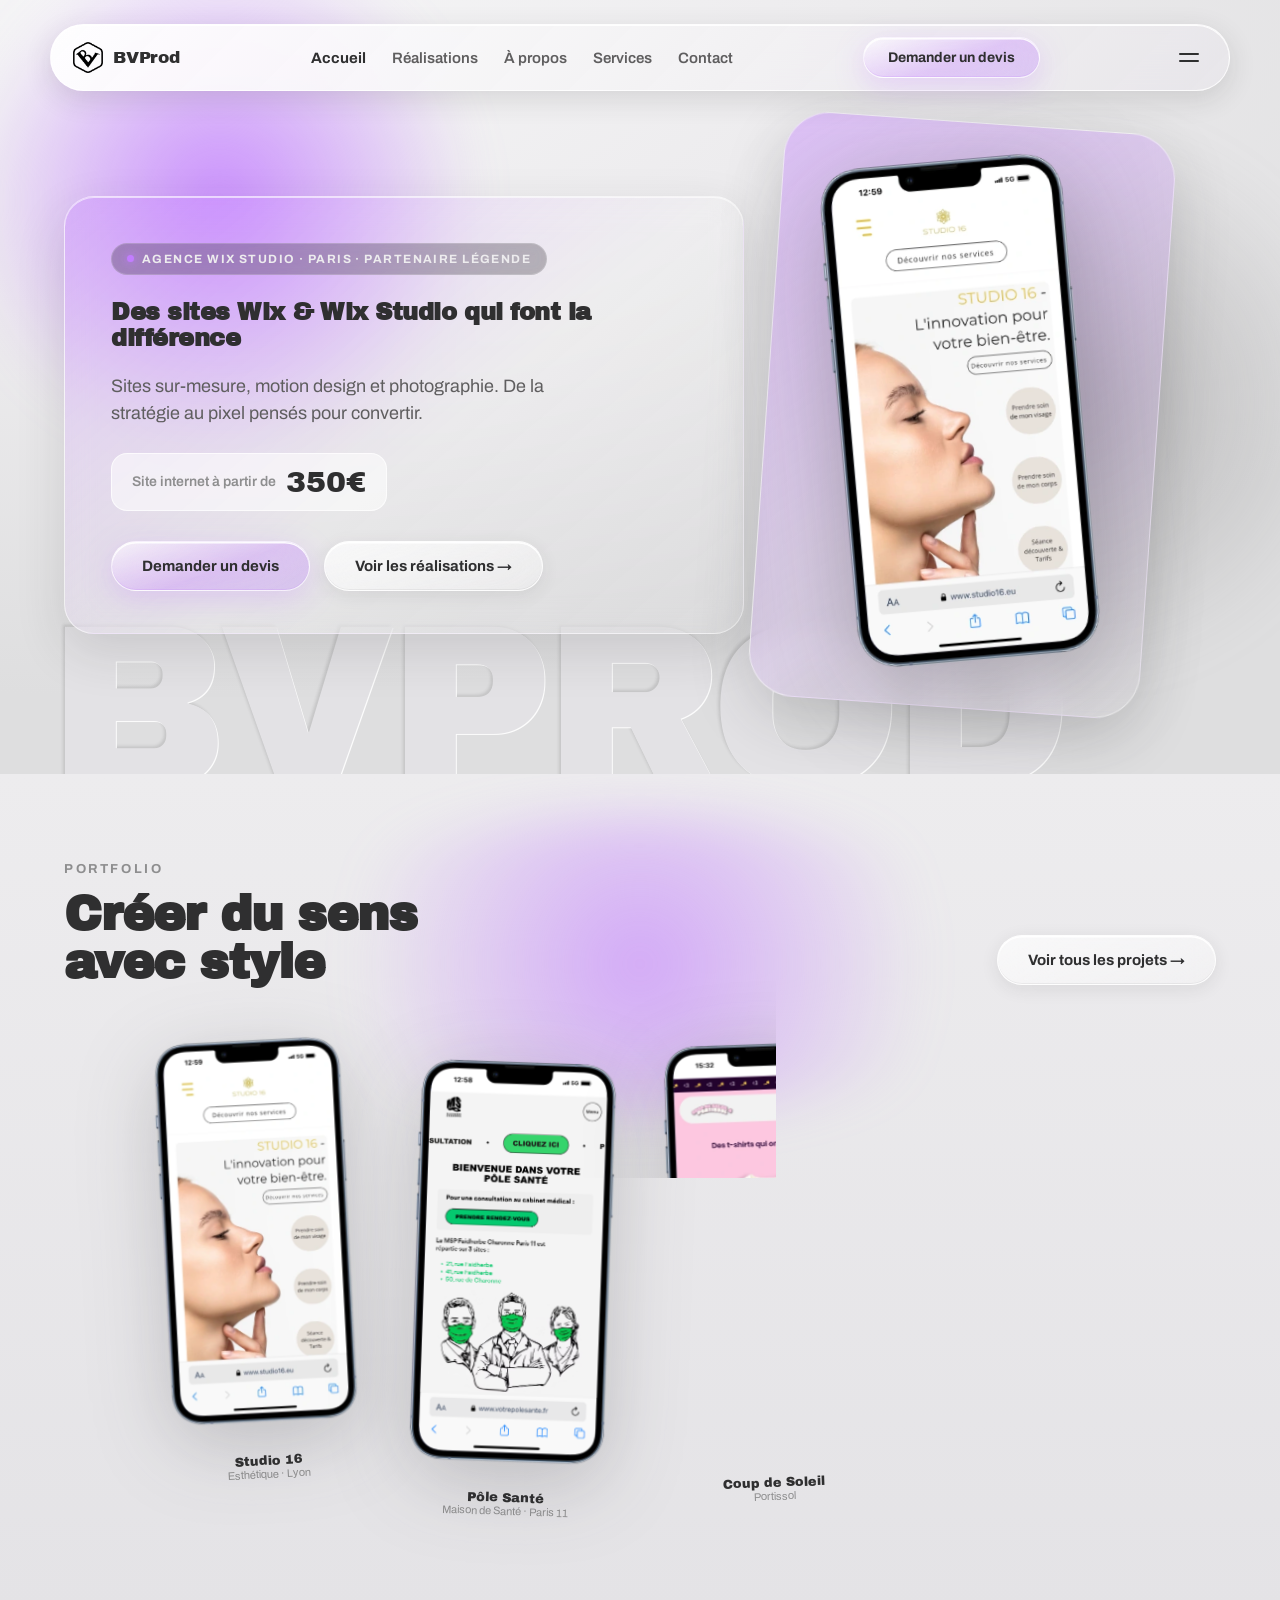
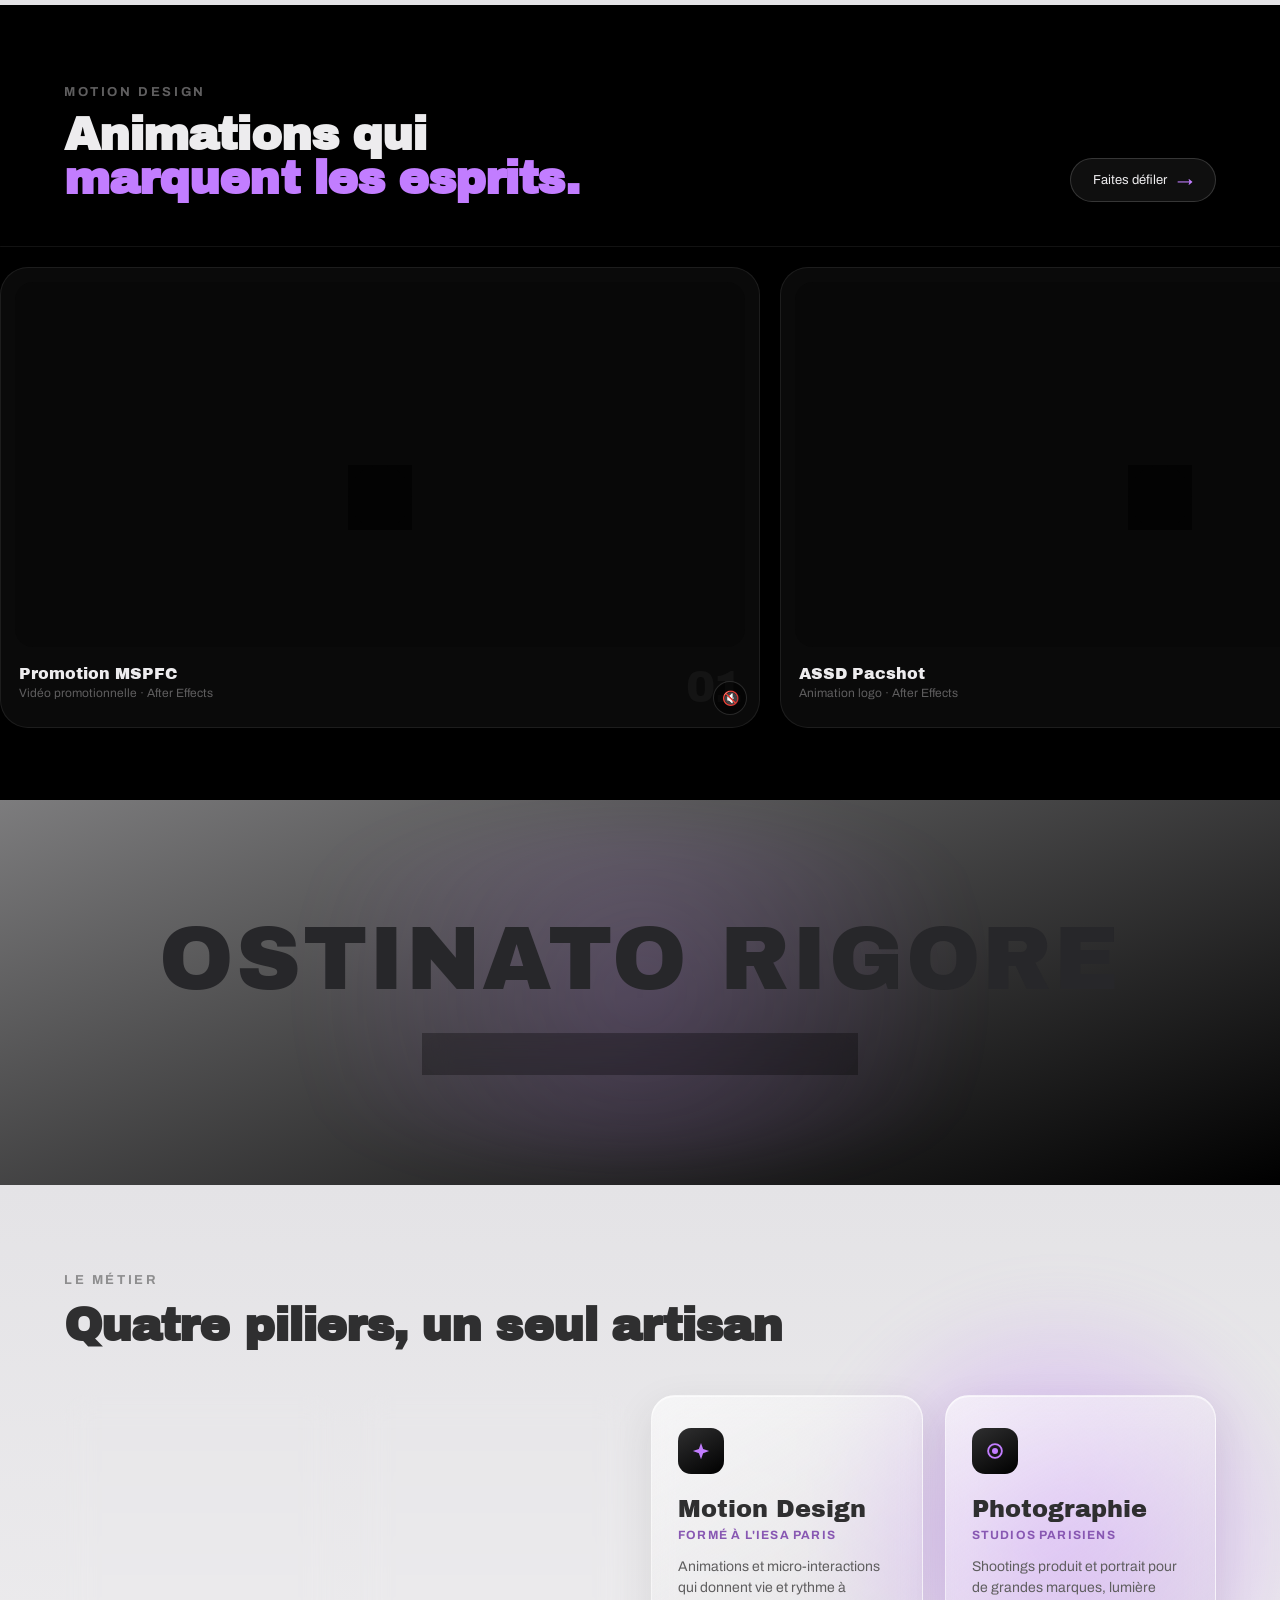
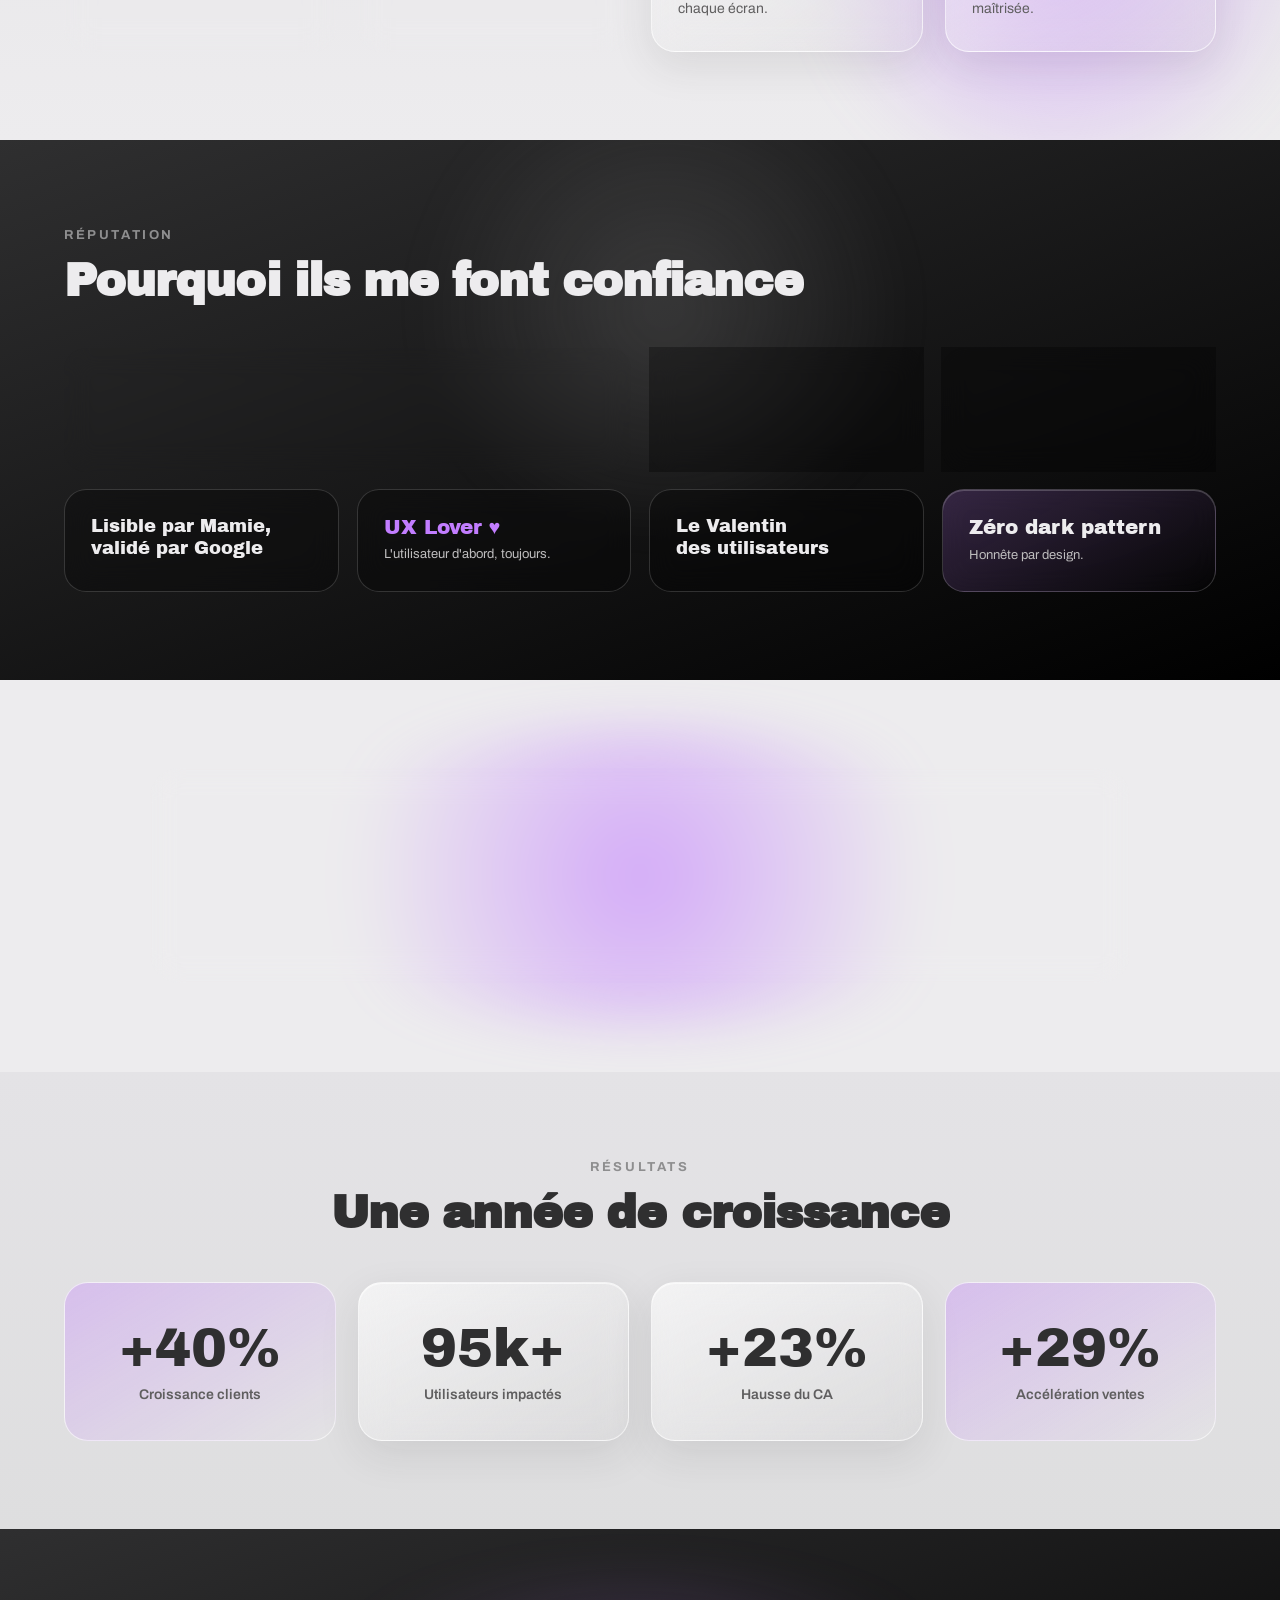
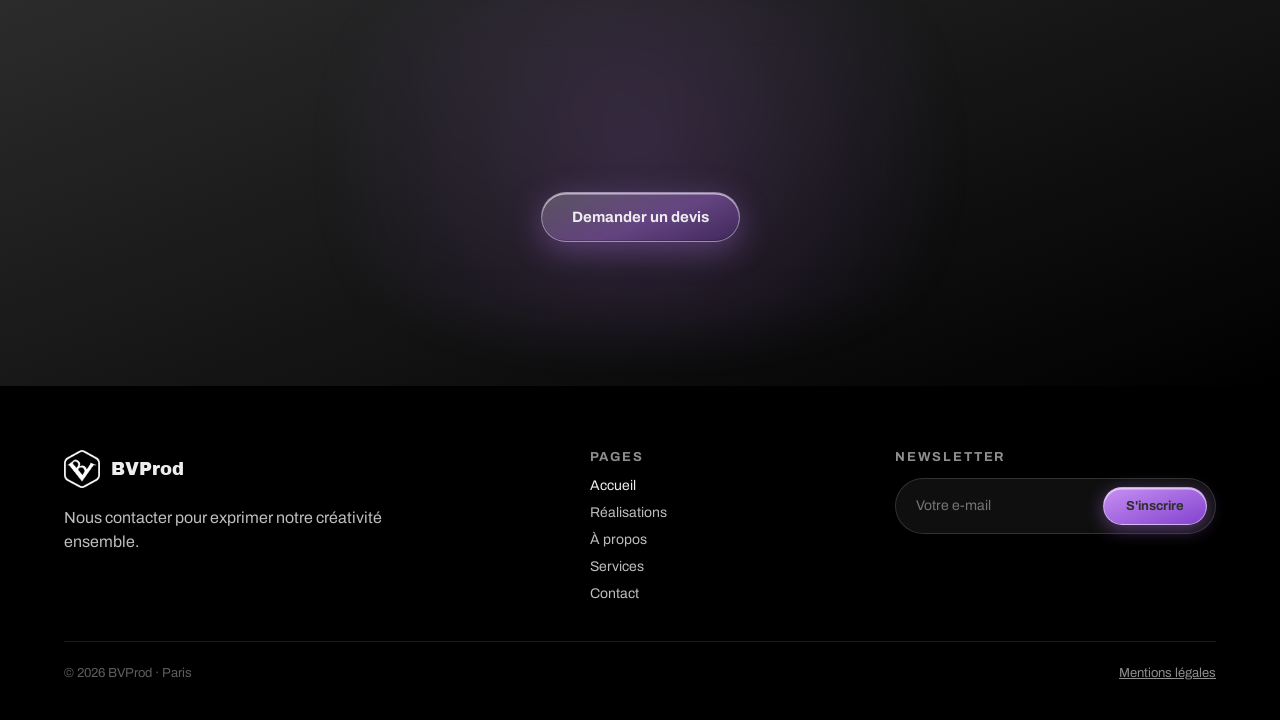
==== commit daa0e2ef: "Supprimer les 36 Mo de video demandes des l'ouverture de l'accueil CAUSE MESUREE. Les 4 <video> de l" ====
--- a/index.html
+++ b/index.html
@@ -22,7 +22,7 @@
 <link href="https://fonts.googleapis.com/css2?family=Archivo:wght@400;500;600;700;800;900&family=Archivo+Black&display=swap" rel="stylesheet">
 <link rel="icon" type="image/png" href="/assets/logo-bvprod.png">
 <link rel="apple-touch-icon" href="/assets/logo-bvprod.png">
-<link rel="stylesheet" href="/css/style.css?v=20260811">
+<link rel="stylesheet" href="/css/style.css?v=20260812">
 <style>
   .home-hero-inner { position:relative; z-index:2; display:flex; align-items:center; gap:48px; max-width:1440px; margin:0 auto; }
   .home-hero-card { flex:1; max-width:680px; padding:46px 46px 42px; }
@@ -278,7 +278,7 @@
     </div>
     <div id="motion-strip" data-motion-strip data-scroll-strip data-scroll-step="780" class="scroll-strip motion-strip">
       <div class="video-card">
-        <video loop muted playsinline preload="metadata"><source src="/assets/motion-mspfc.mp4" type="video/mp4"></video>
+        <video loop muted playsinline preload="none"><source src="/assets/motion-mspfc.mp4" type="video/mp4"></video>
         <div class="video-card-meta">
           <div>
             <div style="font-family:var(--font-display);font-size:16px;color:var(--text-invert);">Promotion MSPFC</div>
@@ -288,7 +288,7 @@
         </div>
       </div>
       <div class="video-card">
-        <video loop muted playsinline preload="metadata"><source src="/assets/motion-assd.mp4" type="video/mp4"></video>
+        <video loop muted playsinline preload="none"><source src="/assets/motion-assd.mp4" type="video/mp4"></video>
         <div class="video-card-meta">
           <div>
             <div style="font-family:var(--font-display);font-size:16px;color:var(--text-invert);">ASSD Pacshot</div>
@@ -298,7 +298,7 @@
         </div>
       </div>
       <div class="video-card">
-        <video loop muted playsinline preload="metadata"><source src="/assets/motion-jiji.mp4" type="video/mp4"></video>
+        <video loop muted playsinline preload="none"><source src="/assets/motion-jiji.mp4" type="video/mp4"></video>
         <div class="video-card-meta">
           <div>
             <div style="font-family:var(--font-display);font-size:16px;color:var(--text-invert);">Pacshot Jiji</div>
@@ -308,7 +308,7 @@
         </div>
       </div>
       <div class="video-card">
-        <video loop muted playsinline preload="metadata"><source src="/assets/motion-jade.mp4" type="video/mp4"></video>
+        <video loop muted playsinline preload="none"><source src="/assets/motion-jade.mp4" type="video/mp4"></video>
         <div class="video-card-meta">
           <div>
             <div style="font-family:var(--font-display);font-size:16px;color:var(--text-invert);">Jade Motion</div>
@@ -491,6 +491,6 @@
   </div>
 </footer>
 
-<script src="/js/main.js?v=20260811"></script>
+<script src="/js/main.js?v=20260812" defer></script>
 </body>
 </html>
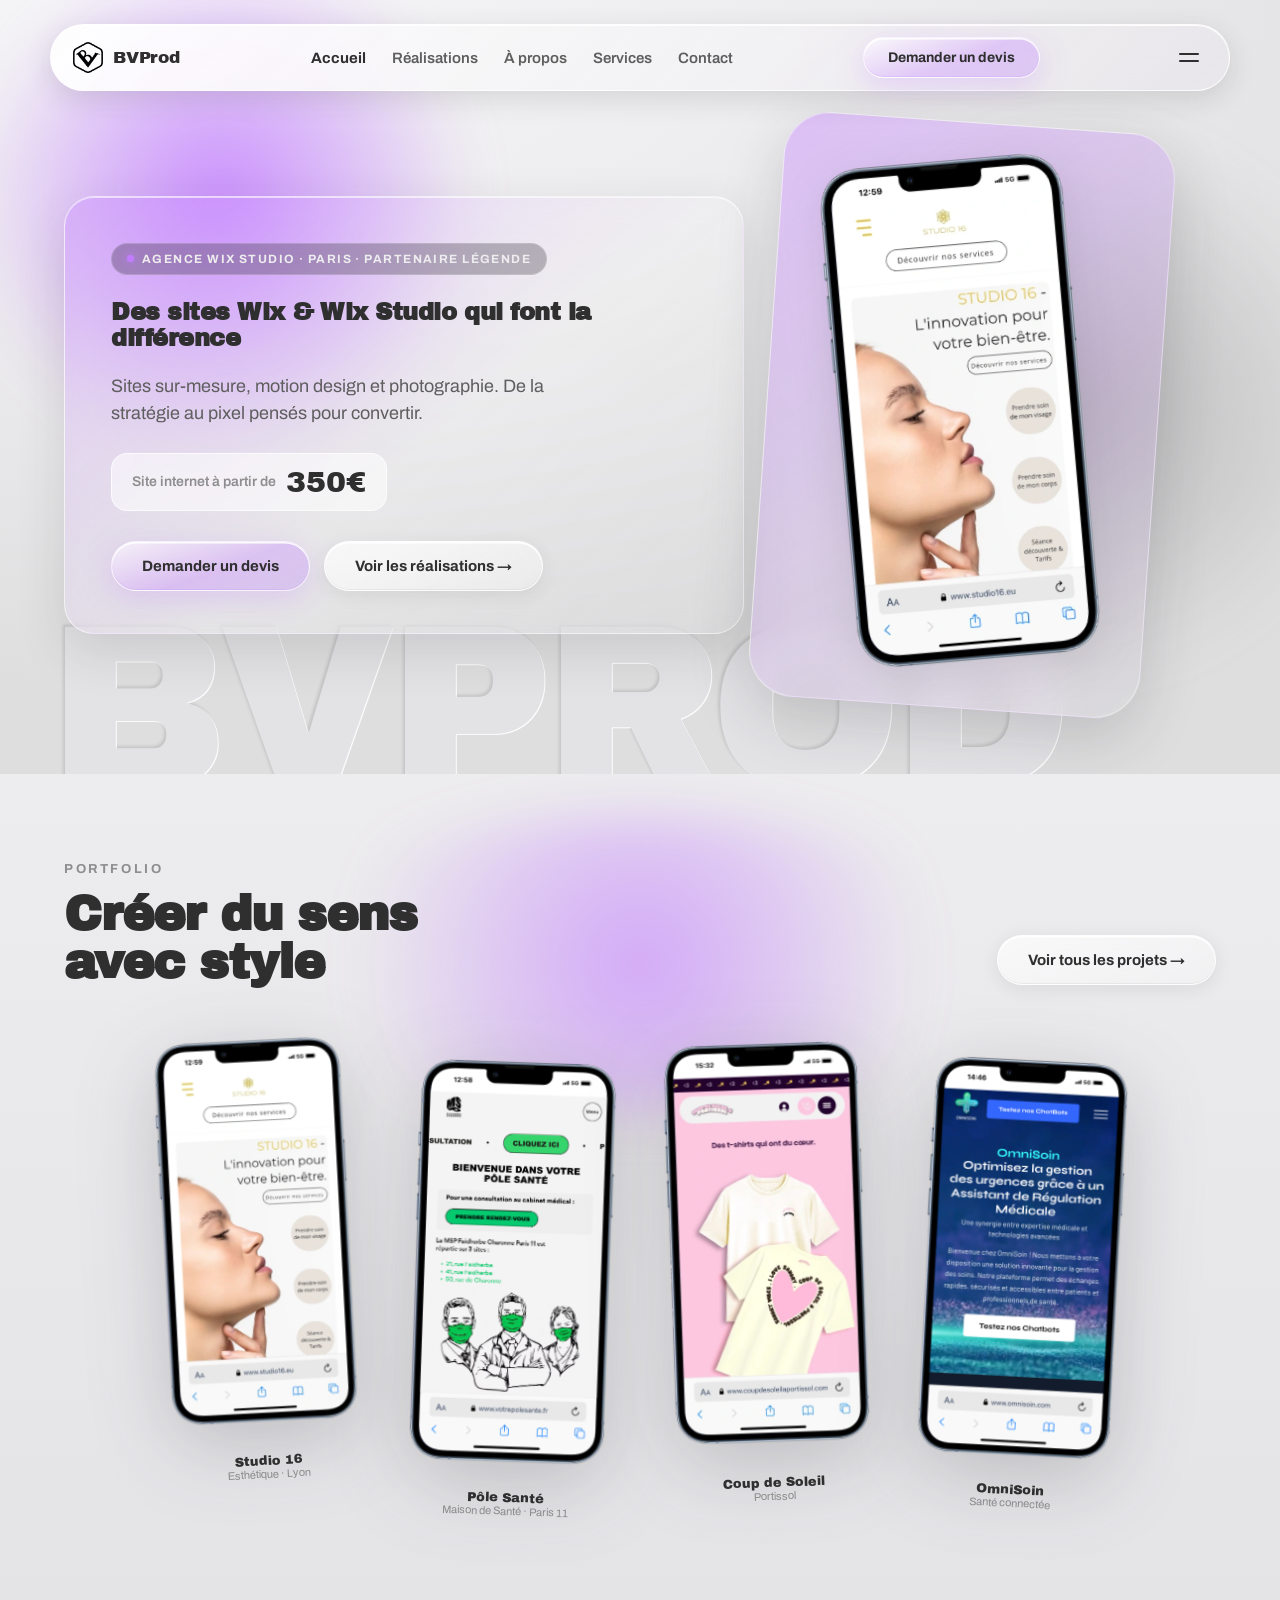
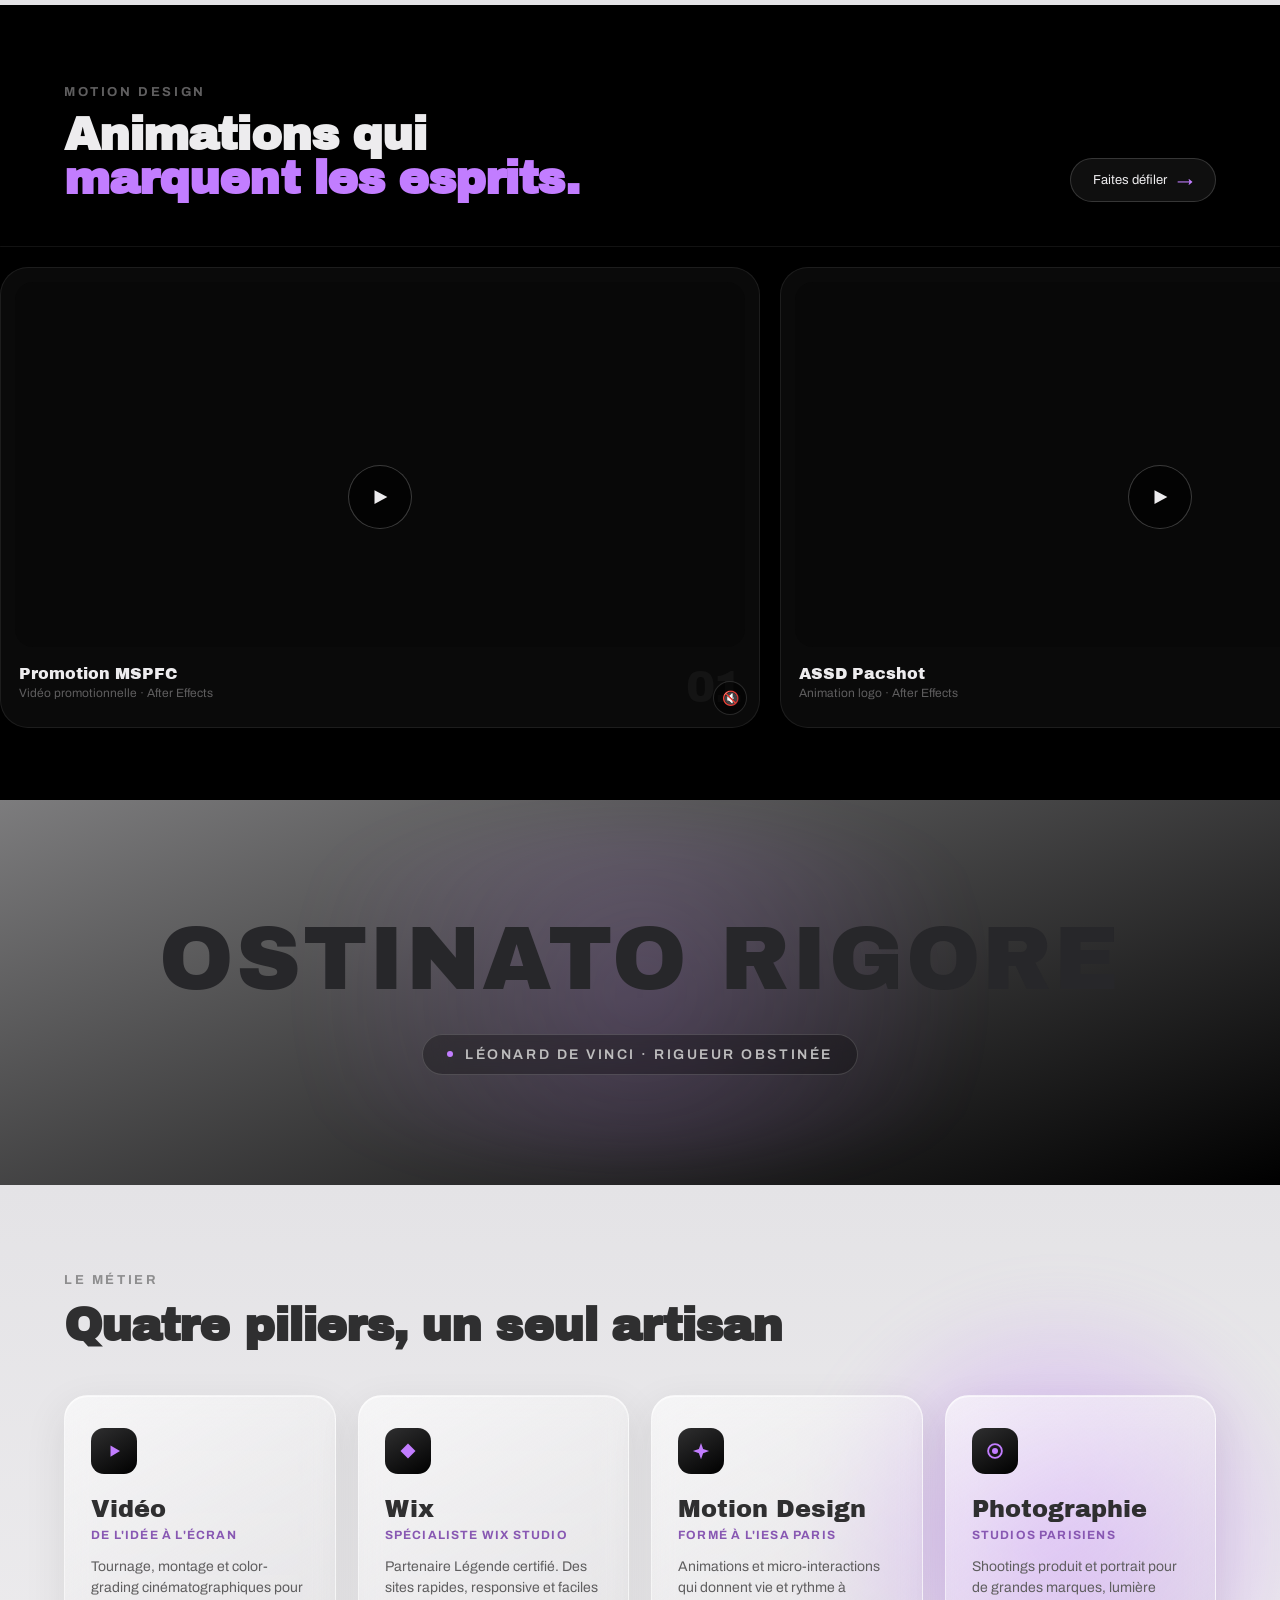
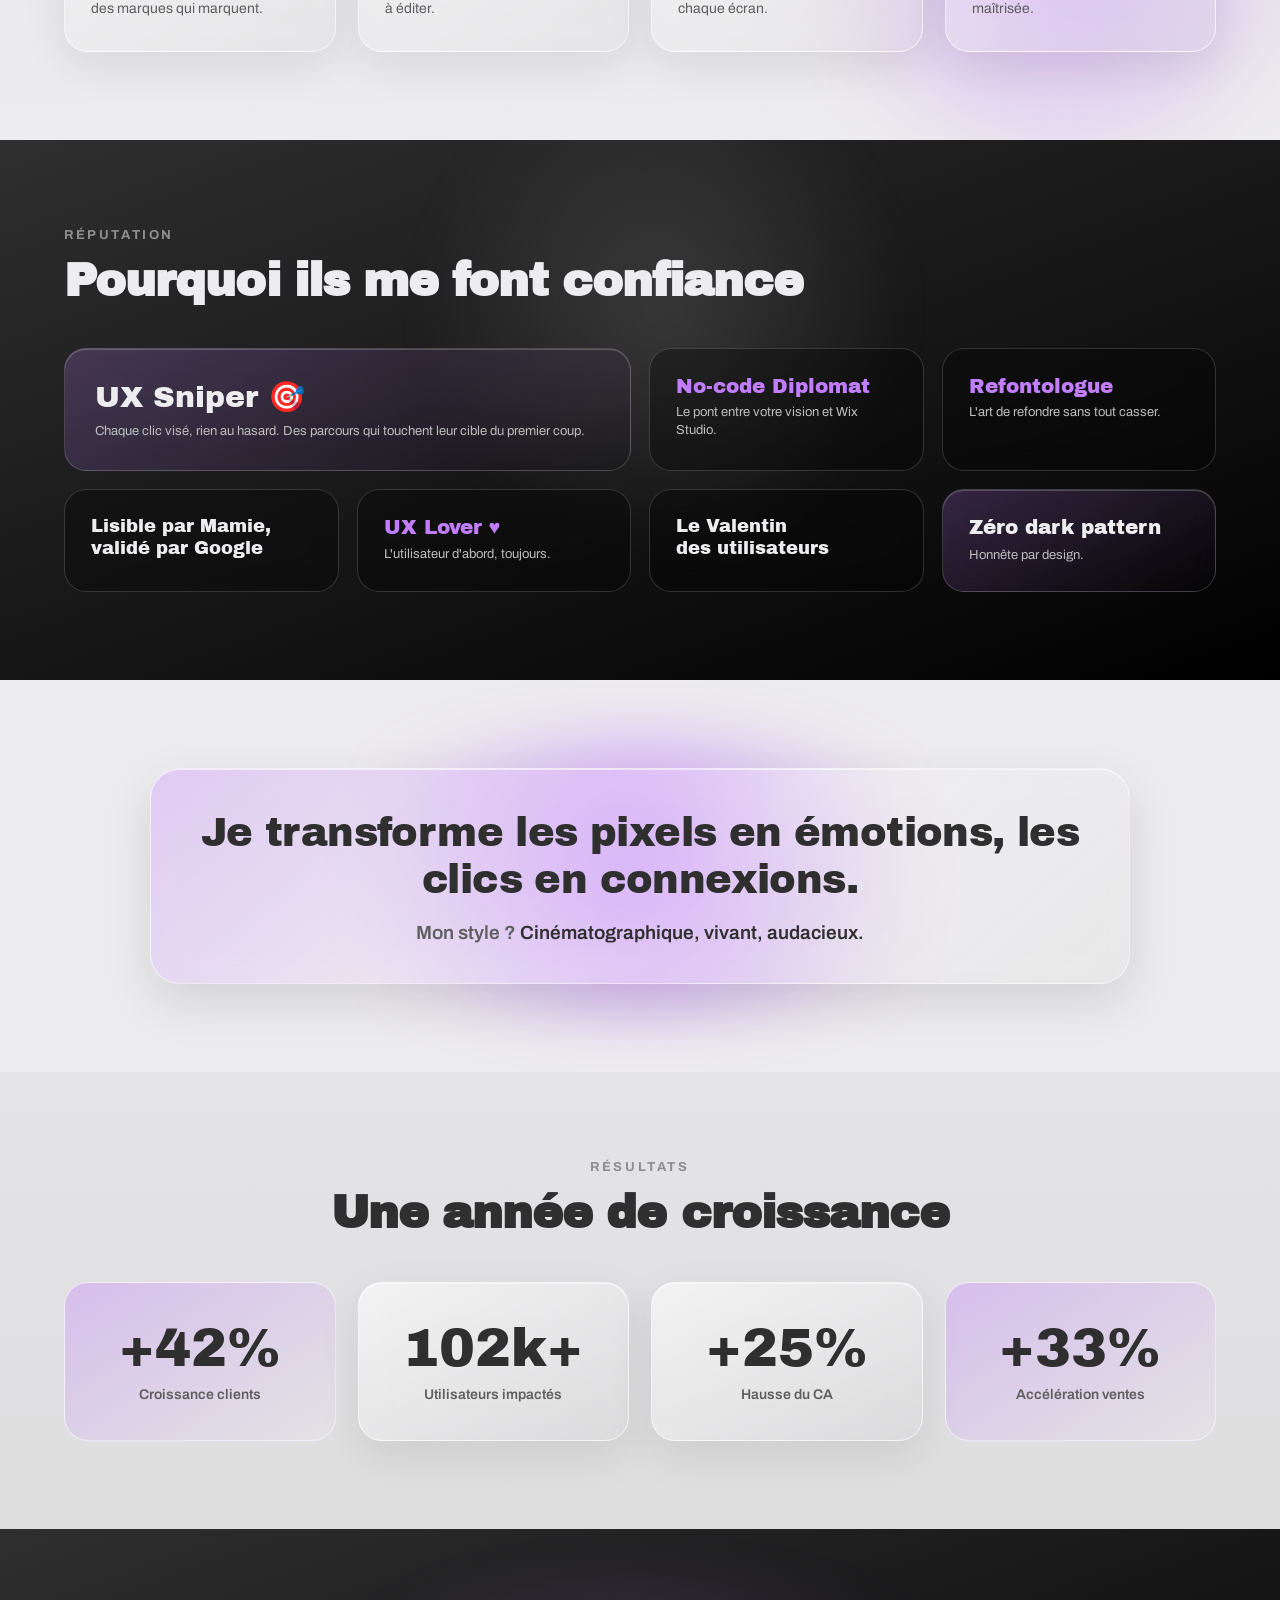
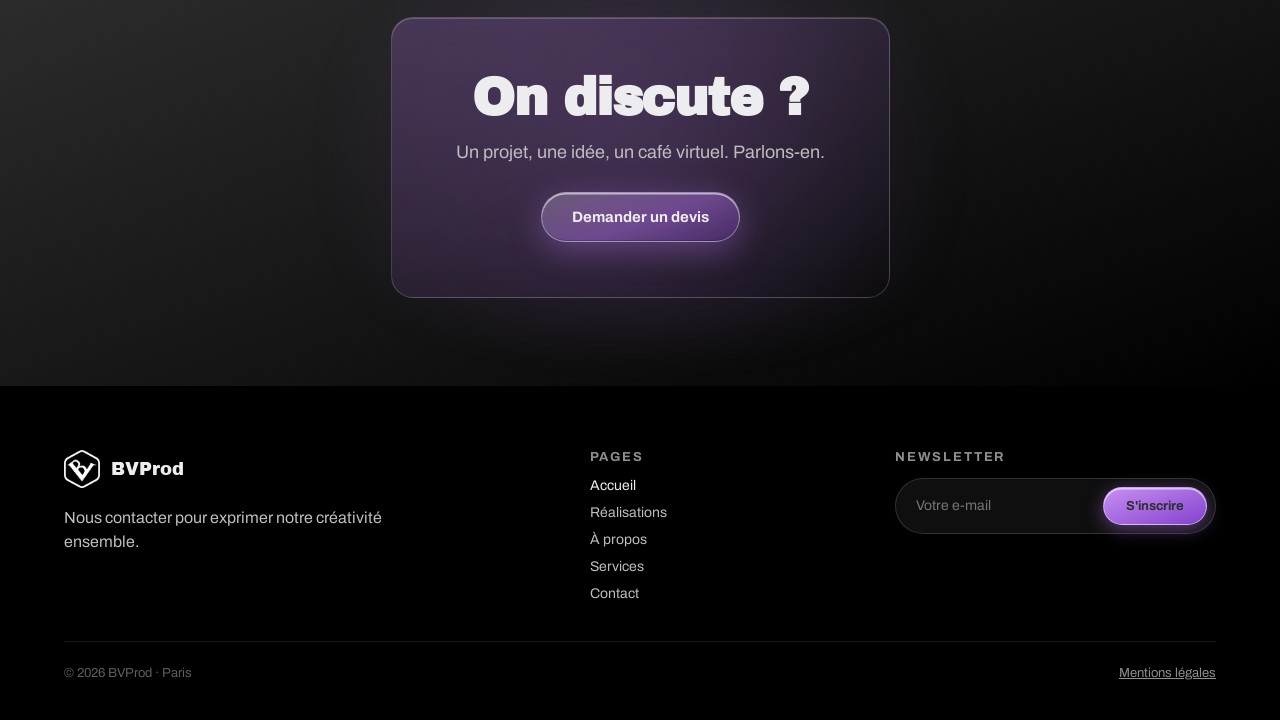
==== commit 77dd9ba5: "Alleger l'ombre du telephone du hero pour coller a la maquette L'ombre etait drop-shadow(0 24px 48px" ====
--- a/index.html
+++ b/index.html
@@ -33,7 +33,7 @@
   .home-hero-phone-wrap { flex:none; width:min(340px,34vw); position:relative; z-index:10; }
   .home-hero-cradle { position:absolute; inset:-26px; border-radius:46px; background:linear-gradient(140deg,rgba(194,125,255,.4),rgba(190,189,190,.12)); backdrop-filter:blur(14px); border:1px solid rgba(255,255,255,.5); box-shadow:0 20px 60px rgba(47,47,48,.18); transform:rotate(4deg); }
   .home-hero-phone { position:relative; z-index:2; width:88%; margin:0 auto; animation:bvHeroPhoneIn .9s .45s ease both, bvFloat 7s 1.35s ease-in-out infinite; }
-  .home-hero-phone img { filter:drop-shadow(0 24px 48px rgba(47,47,48,.30)); display:block; }
+  .home-hero-phone img { filter:drop-shadow(0 10px 20px rgba(47,47,48,.11)); display:block; }
   .home-watermark { left:48px; bottom:-26px; font-size:230px; }
 
   .portfolio-header { display:flex; align-items:flex-end; justify-content:space-between; margin-bottom:46px; gap:24px; flex-wrap:wrap; }
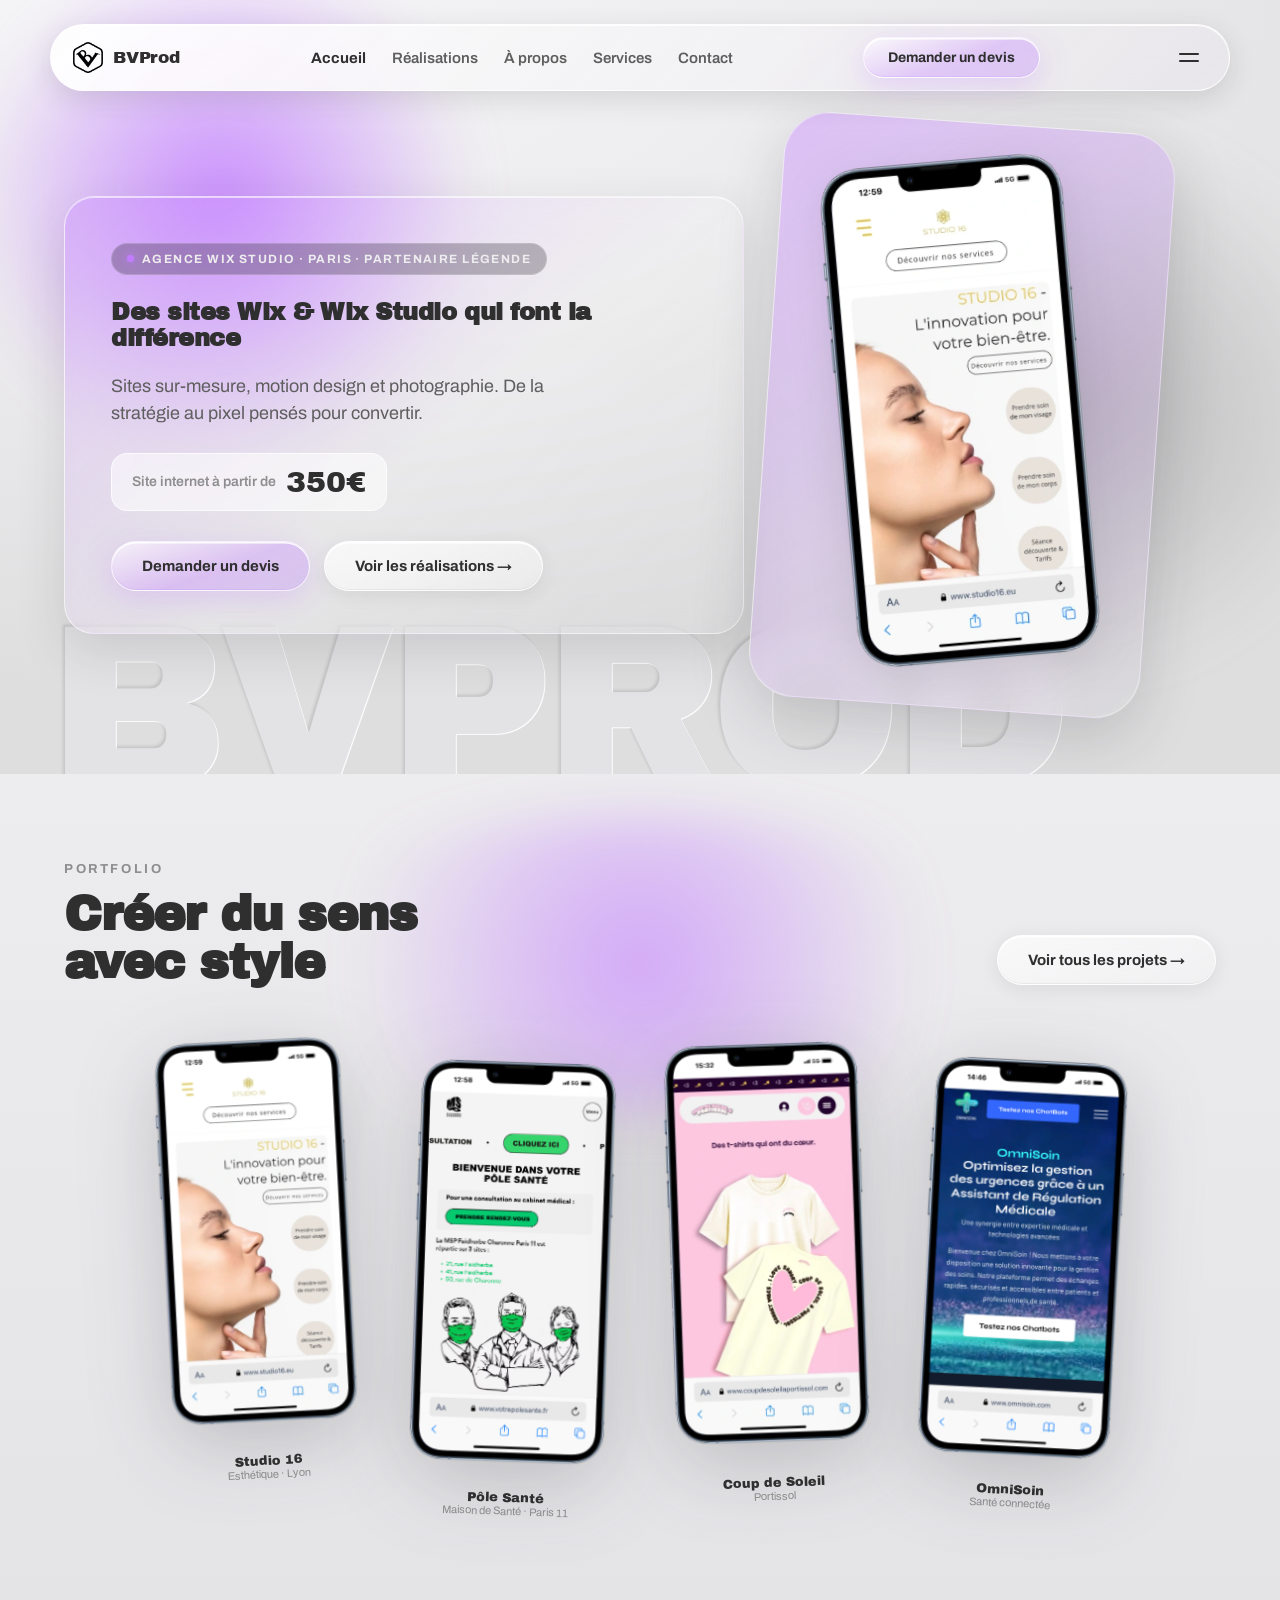
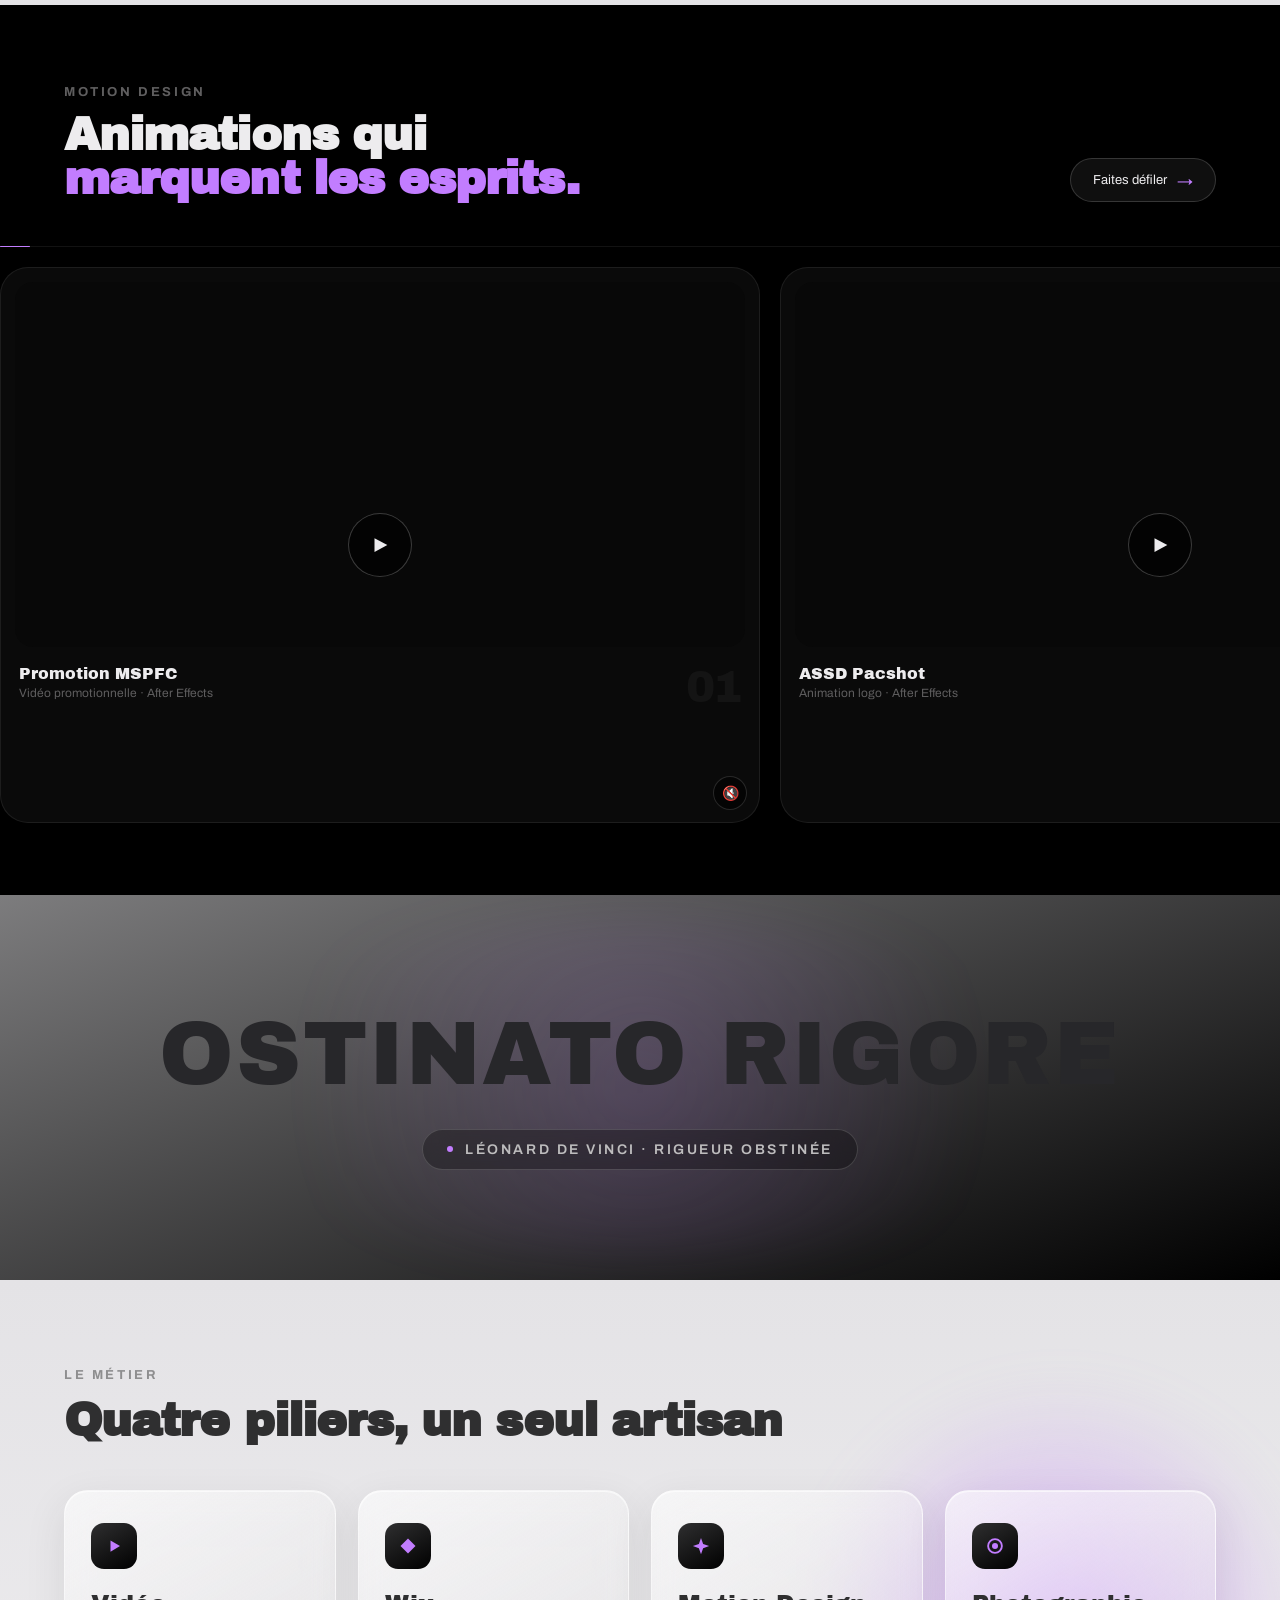
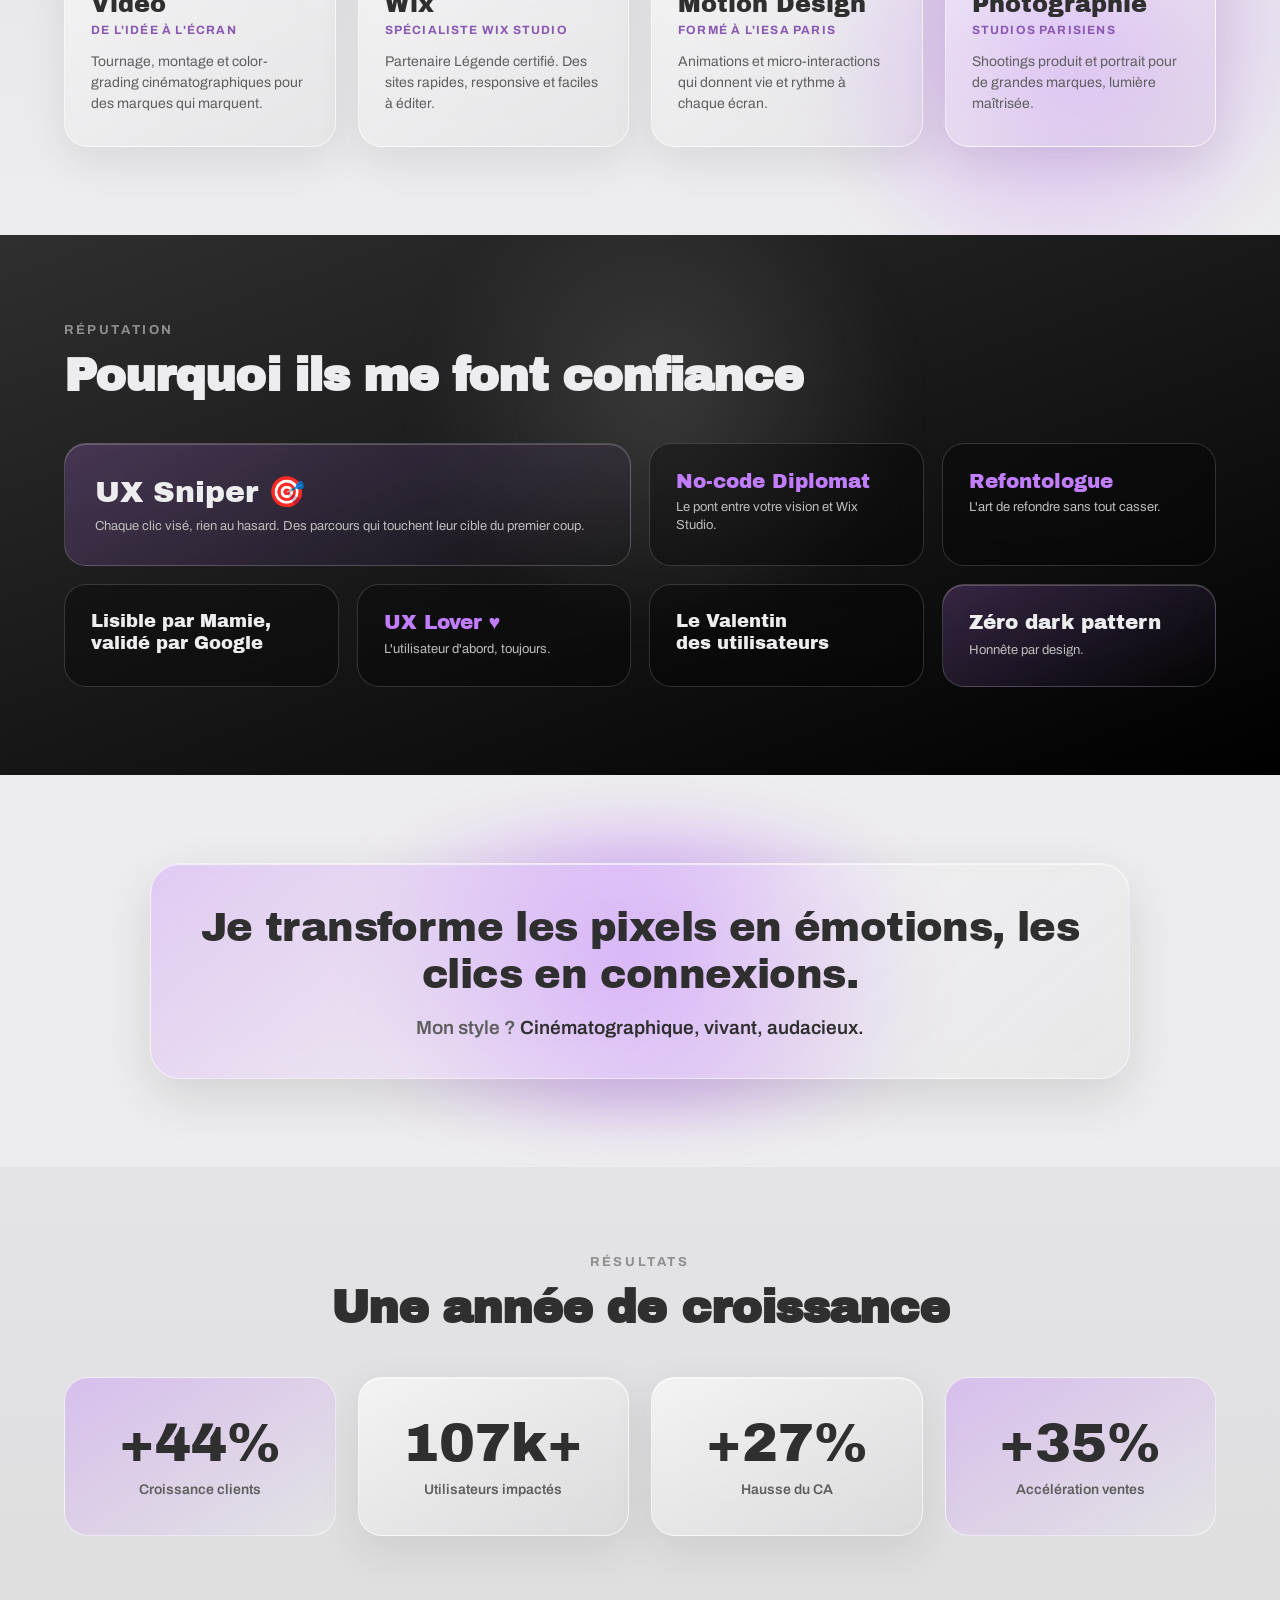
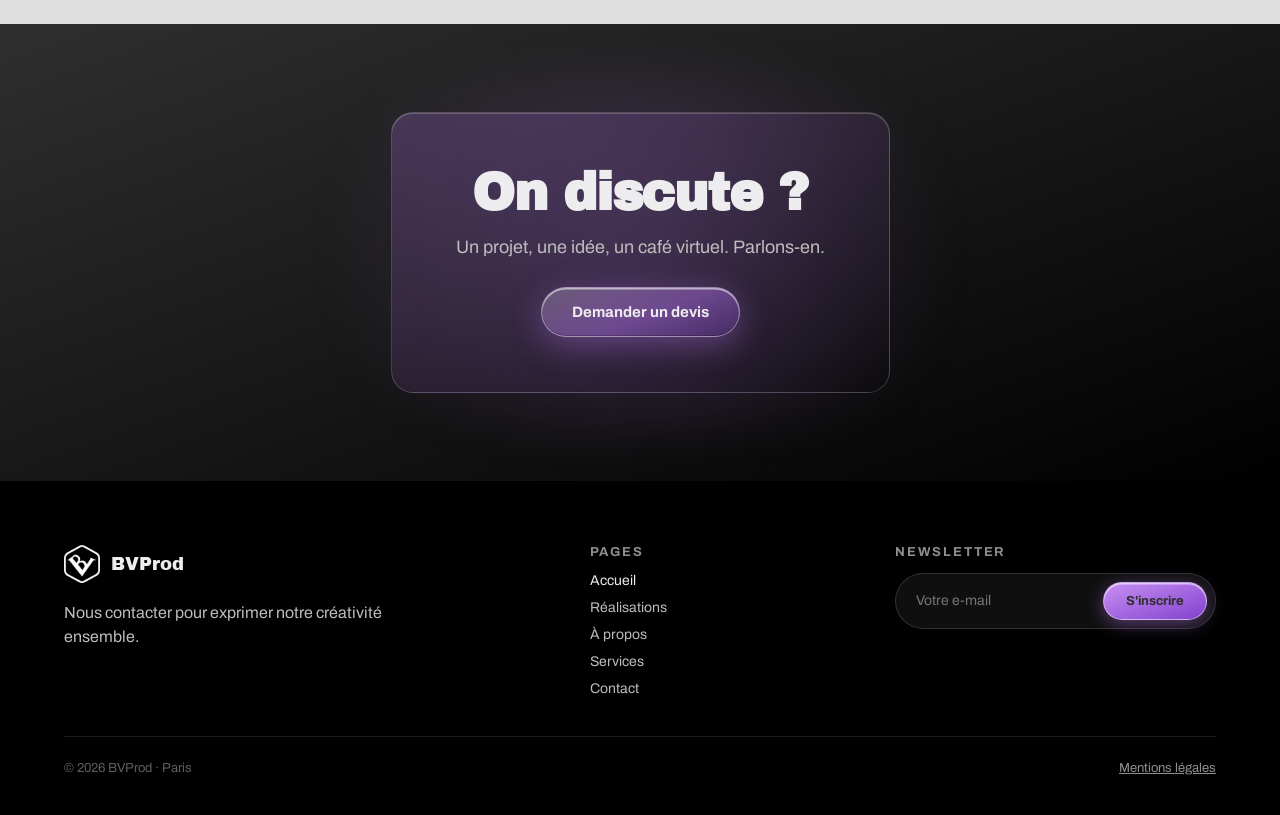
==== commit d9ba2f7a: "Ajouter la carte BPX Packshot a la section Motion et synchroniser les icones son - Nouvelle carte 04" ====
--- a/index.html
+++ b/index.html
@@ -22,7 +22,7 @@
 <link href="https://fonts.googleapis.com/css2?family=Archivo:wght@400;500;600;700;800;900&family=Archivo+Black&display=swap" rel="stylesheet">
 <link rel="icon" type="image/png" href="/assets/logo-bvprod.png">
 <link rel="apple-touch-icon" href="/assets/logo-bvprod.png">
-<link rel="stylesheet" href="/css/style.css?v=20260812">
+<link rel="stylesheet" href="/css/style.css?v=20261107">
 <style>
   .home-hero-inner { position:relative; z-index:2; display:flex; align-items:center; gap:48px; max-width:1440px; margin:0 auto; }
   .home-hero-card { flex:1; max-width:680px; padding:46px 46px 42px; }
@@ -308,13 +308,23 @@
         </div>
       </div>
       <div class="video-card">
+        <video loop muted playsinline preload="none" poster="/assets/motion-bpx-poster.jpg"><source src="/assets/motion-bpx.mp4" type="video/mp4"></video>
+        <div class="video-card-meta">
+          <div>
+            <div style="font-family:var(--font-display);font-size:16px;color:var(--text-invert);">BPX Packshot</div>
+            <div style="font-size:12px;color:var(--text-mid);margin-top:4px;">Animation logo · Motion design</div>
+          </div>
+          <div class="video-card-num">04</div>
+        </div>
+      </div>
+      <div class="video-card">
         <video loop muted playsinline preload="none"><source src="/assets/motion-jade.mp4" type="video/mp4"></video>
         <div class="video-card-meta">
           <div>
             <div style="font-family:var(--font-display);font-size:16px;color:var(--text-invert);">Jade Motion</div>
             <div style="font-size:12px;color:var(--text-mid);margin-top:4px;">Animation · After Effects</div>
           </div>
-          <div class="video-card-num">04</div>
+          <div class="video-card-num">05</div>
         </div>
       </div>
     </div>
@@ -491,6 +501,6 @@
   </div>
 </footer>
 
-<script src="/js/main.js?v=20260812" defer></script>
+<script src="/js/main.js?v=20261107" defer></script>
 </body>
 </html>
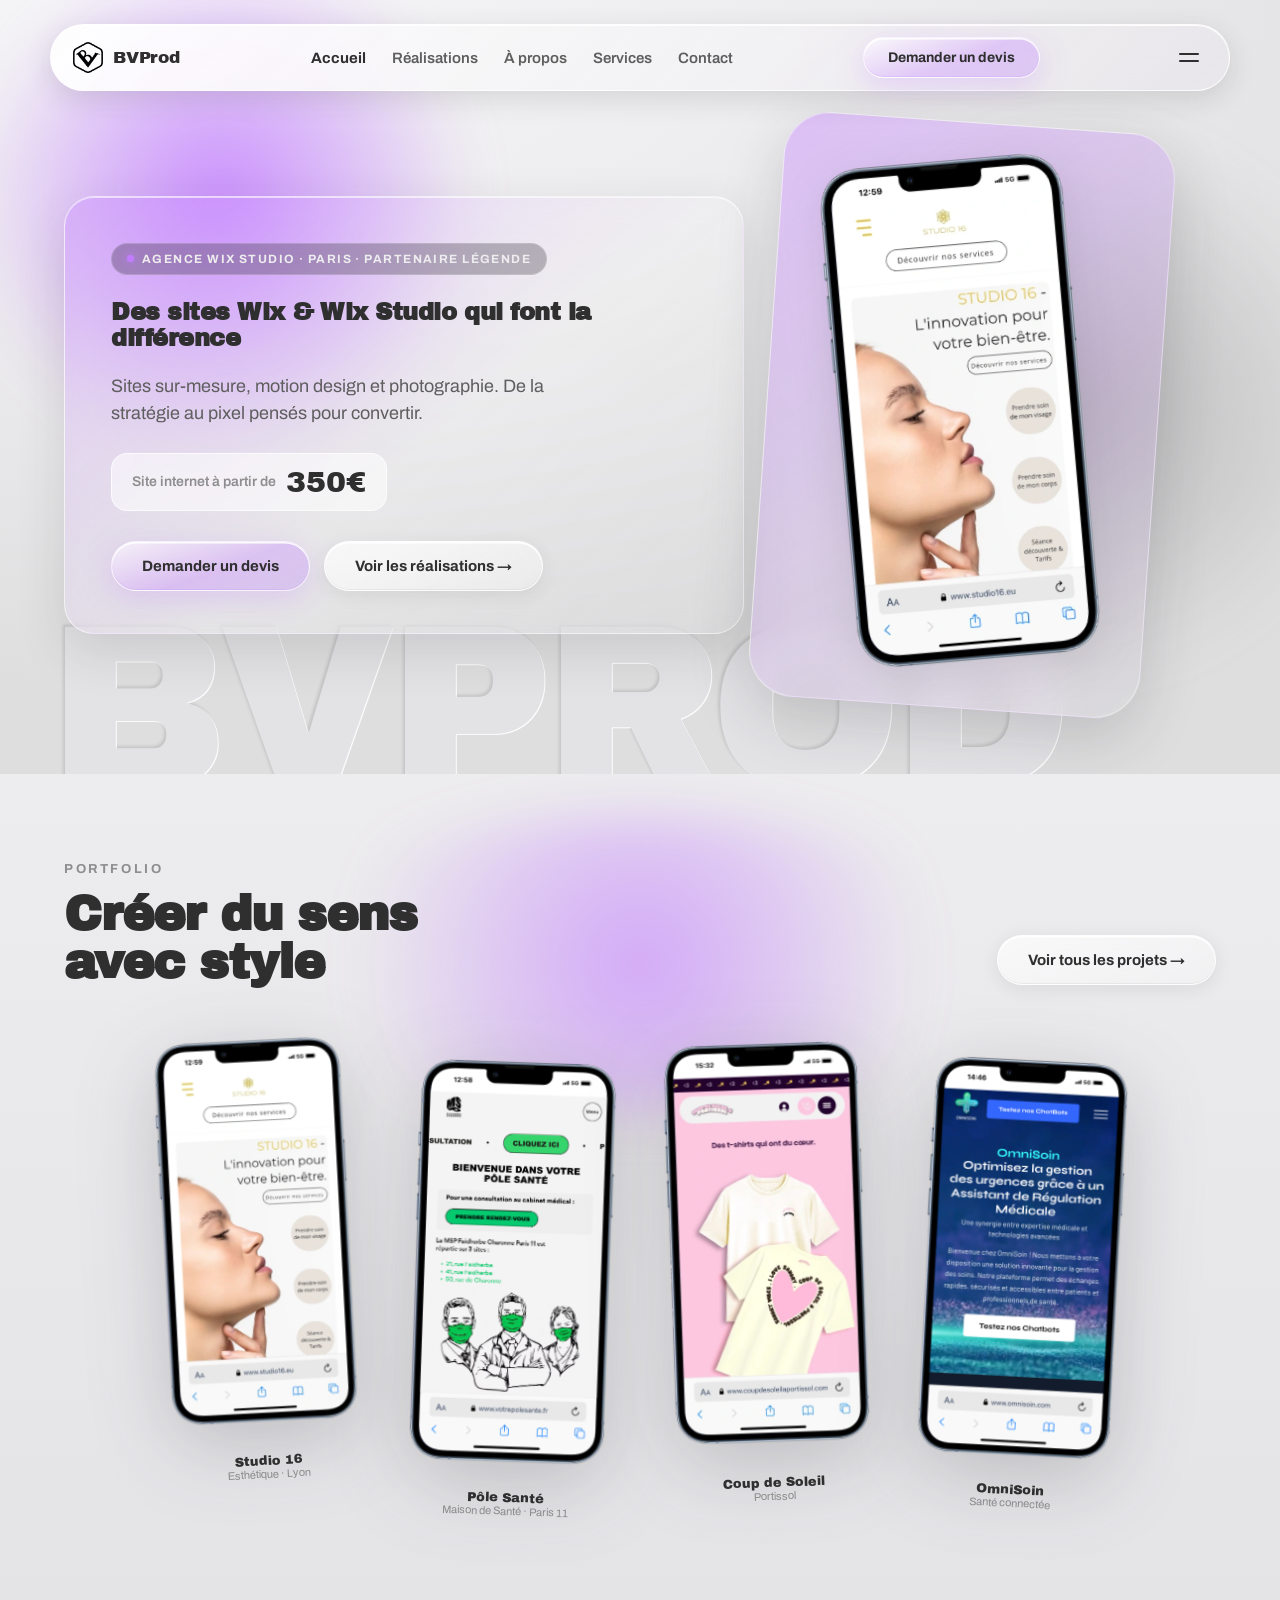
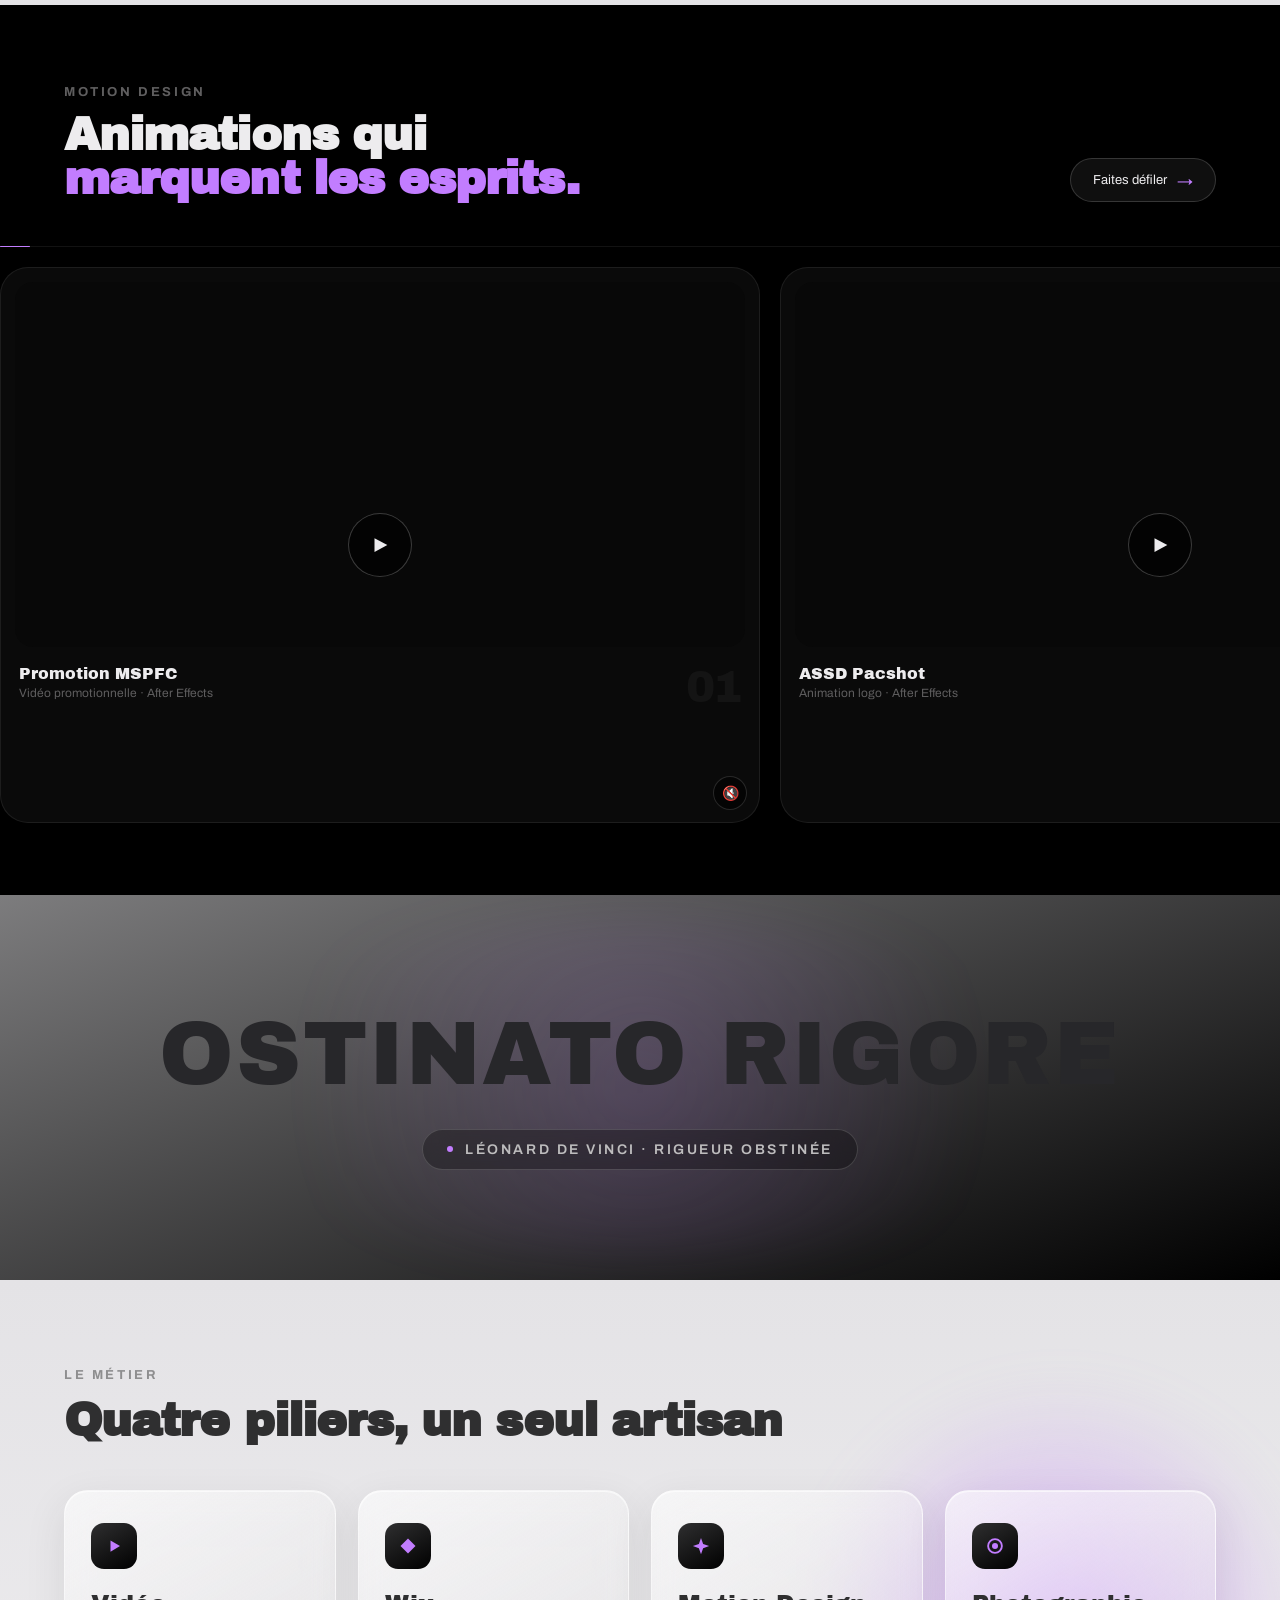
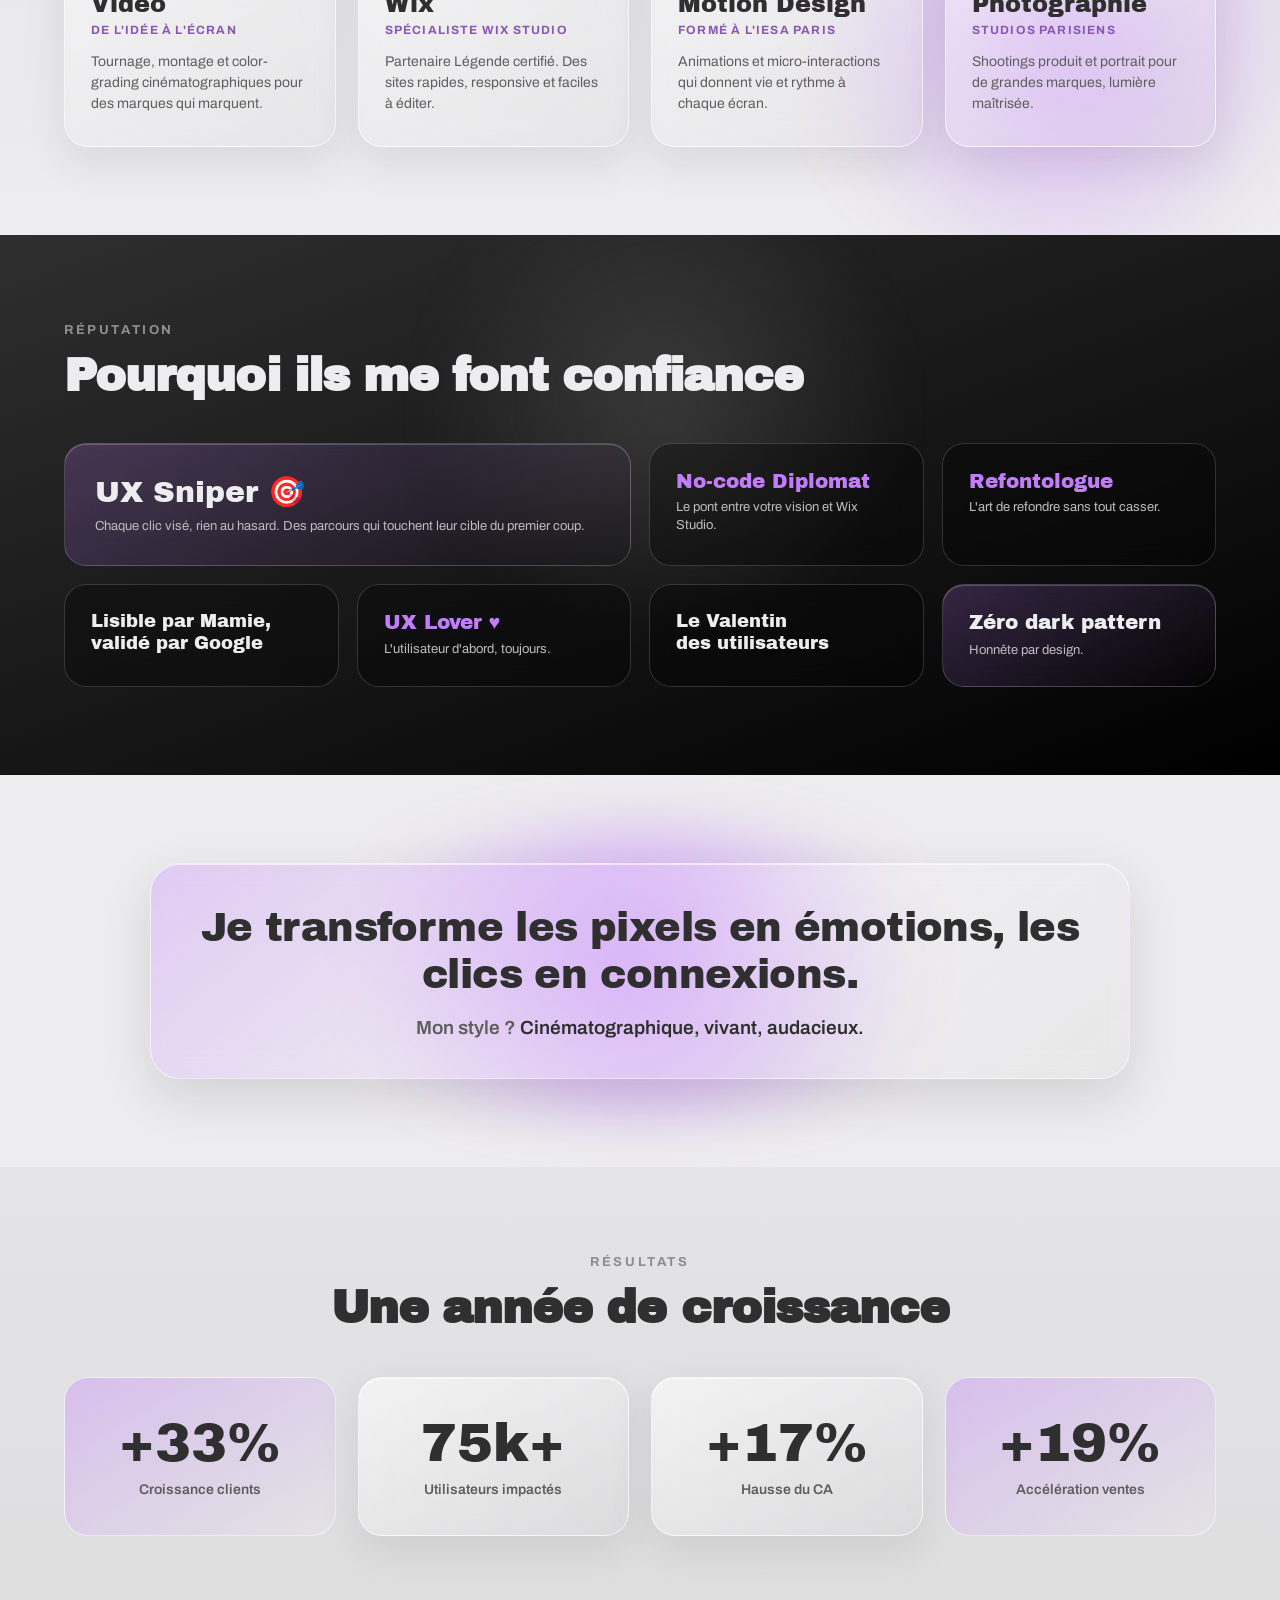
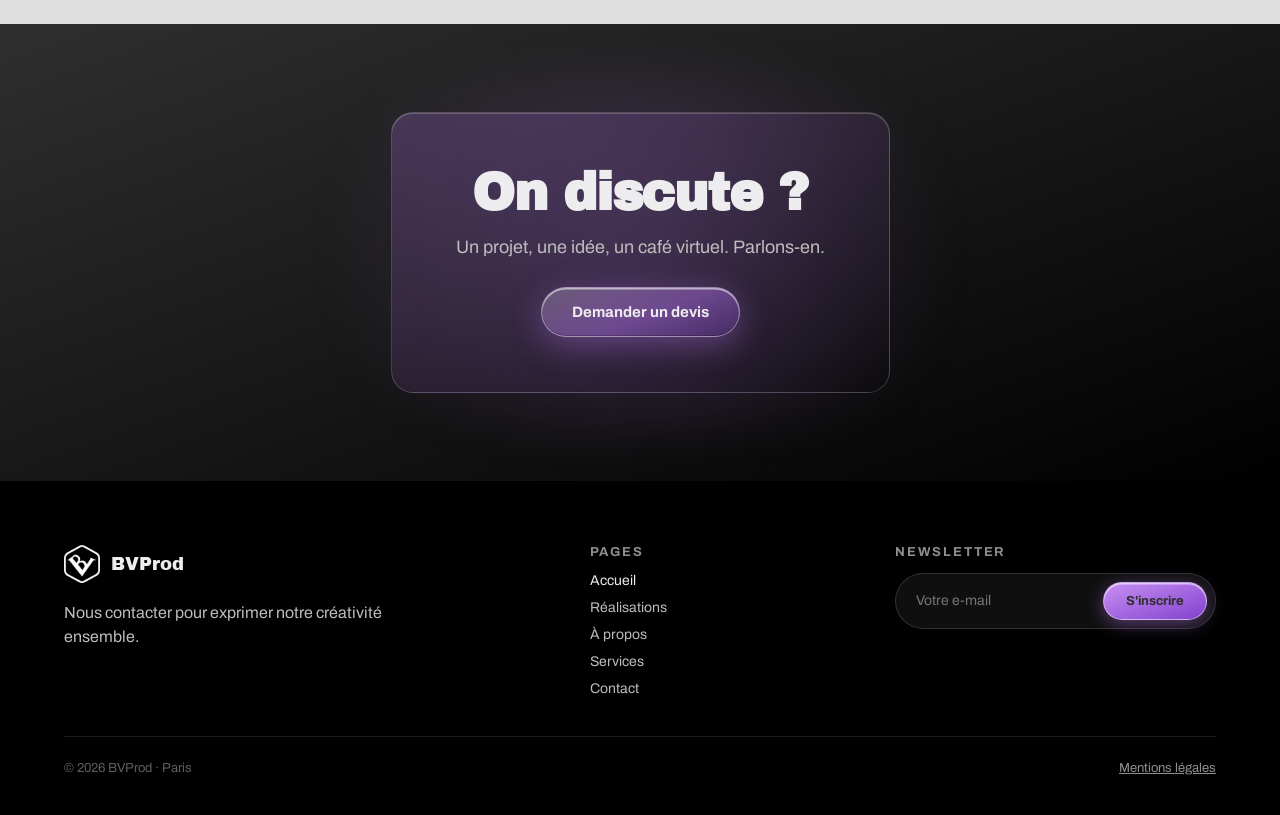
==== commit 234b1e66: "Lancer la bonne video au premier tap sur ecran tactile Sur tactile, un tap envoie aussi un mouseente" ====
--- a/index.html
+++ b/index.html
@@ -22,7 +22,7 @@
 <link href="https://fonts.googleapis.com/css2?family=Archivo:wght@400;500;600;700;800;900&family=Archivo+Black&display=swap" rel="stylesheet">
 <link rel="icon" type="image/png" href="/assets/logo-bvprod.png">
 <link rel="apple-touch-icon" href="/assets/logo-bvprod.png">
-<link rel="stylesheet" href="/css/style.css?v=20261107">
+<link rel="stylesheet" href="/css/style.css?v=20261106">
 <style>
   .home-hero-inner { position:relative; z-index:2; display:flex; align-items:center; gap:48px; max-width:1440px; margin:0 auto; }
   .home-hero-card { flex:1; max-width:680px; padding:46px 46px 42px; }
@@ -501,6 +501,6 @@
   </div>
 </footer>
 
-<script src="/js/main.js?v=20261107" defer></script>
+<script src="/js/main.js?v=20261106" defer></script>
 </body>
 </html>
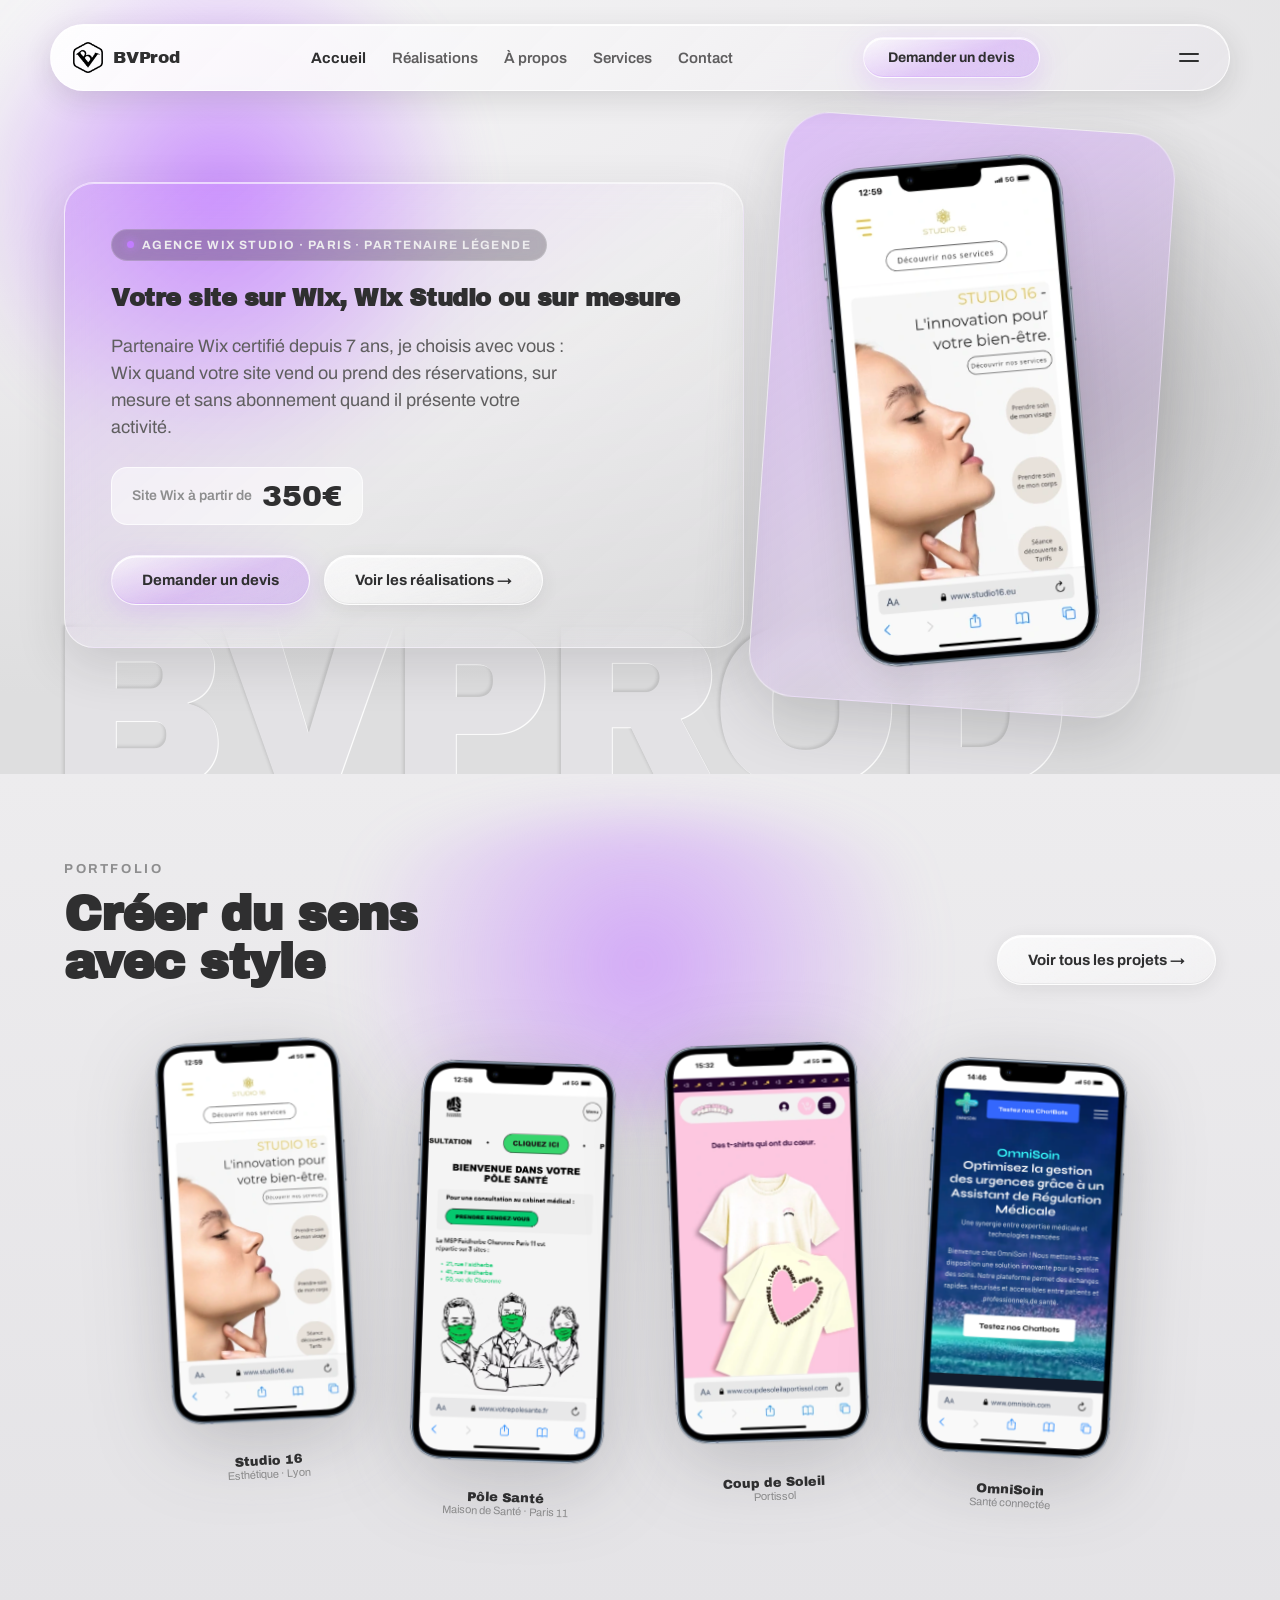
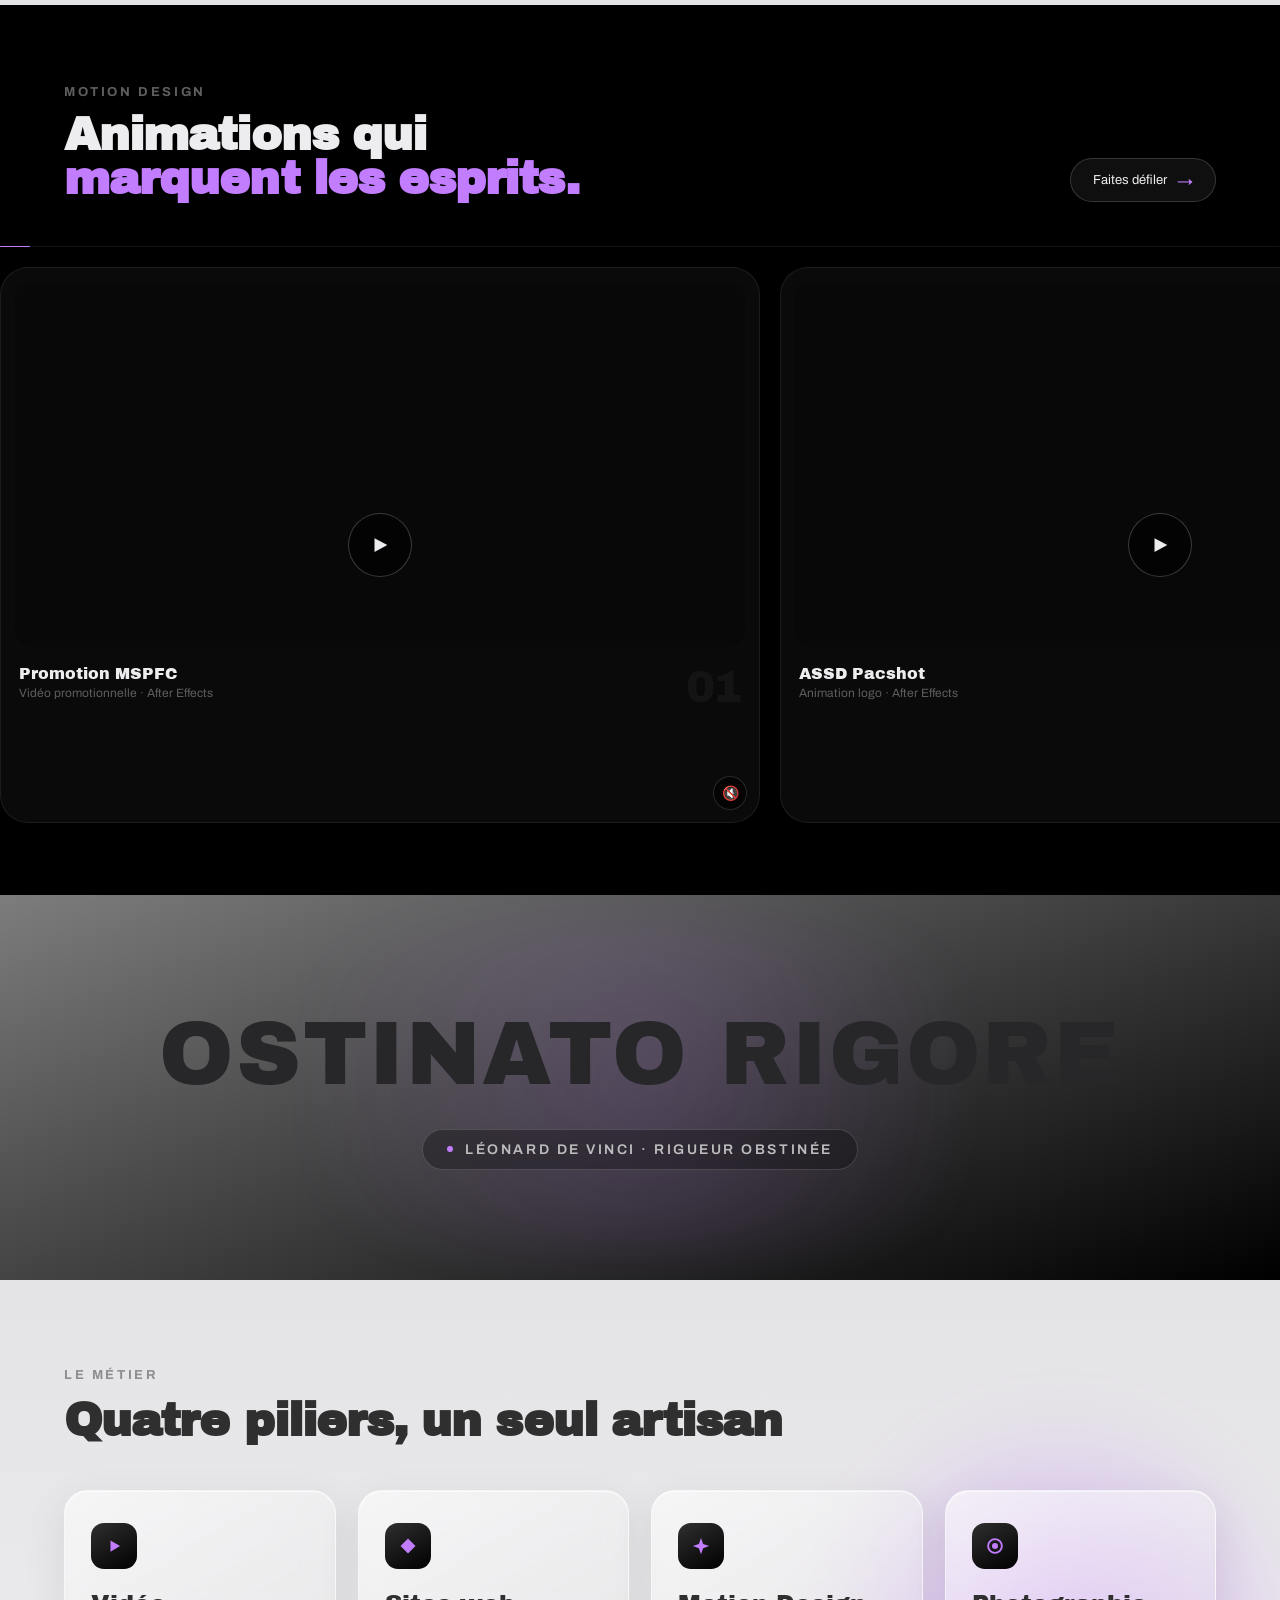
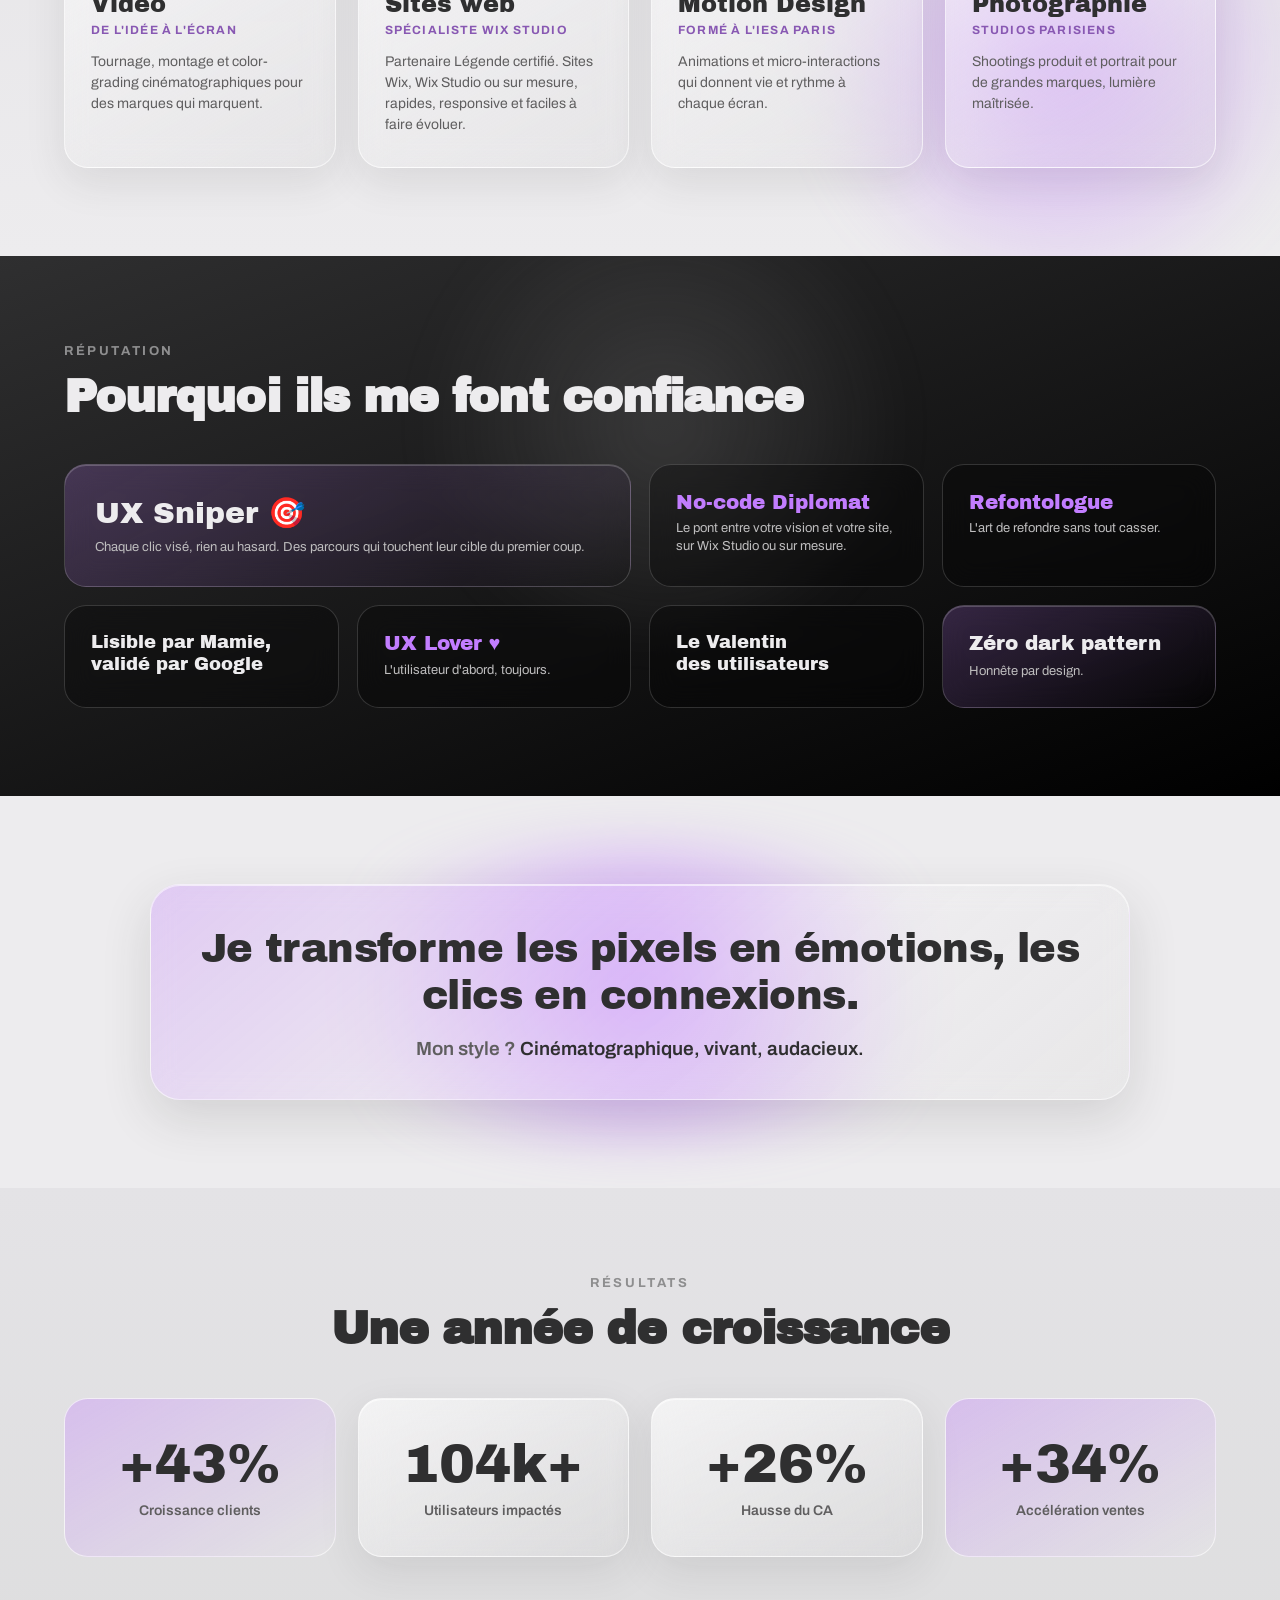
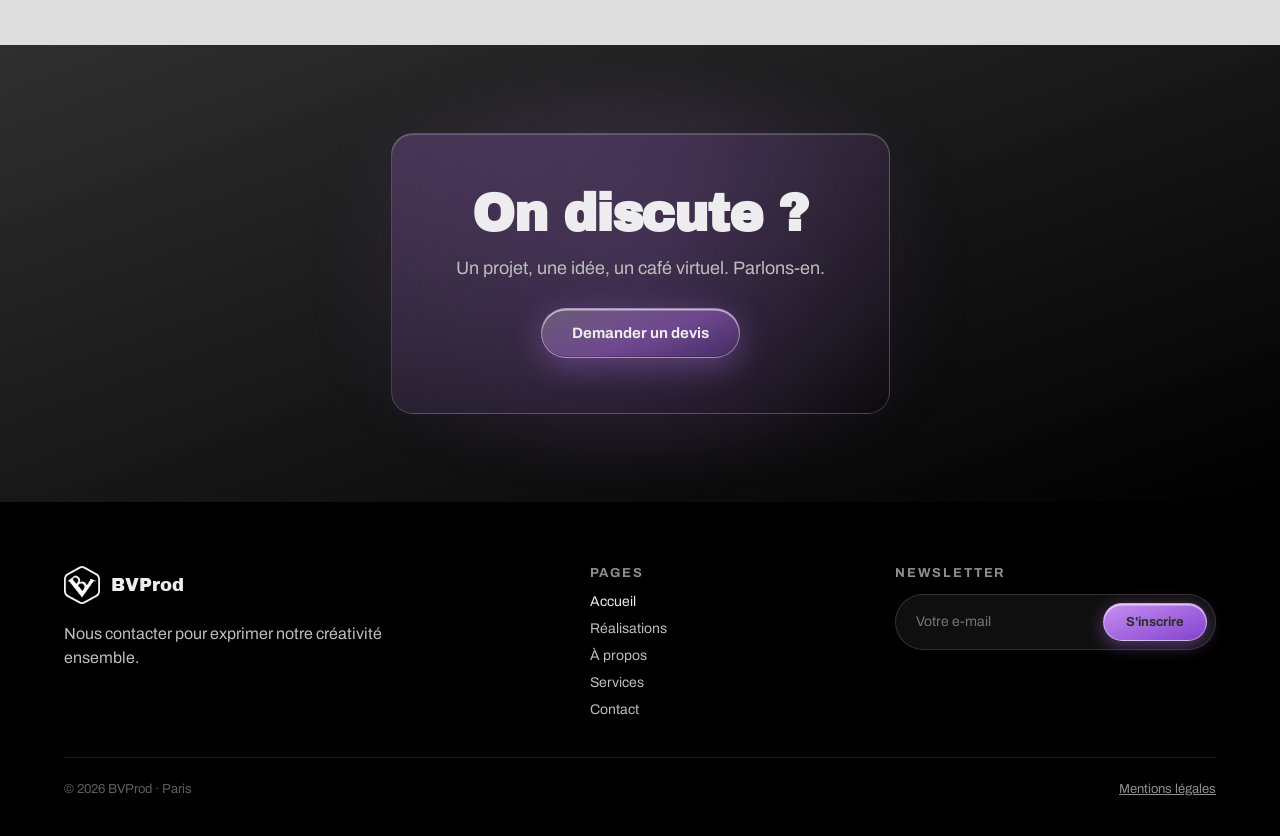
==== commit 308613ff: "Presenter les offres Wix, Wix Studio et sur mesure - Accueil : nouveau H1, sous-titre, title, meta e" ====
--- a/index.html
+++ b/index.html
@@ -3,19 +3,19 @@
 <head>
 <meta charset="utf-8">
 <meta name="viewport" content="width=device-width, initial-scale=1">
-<title>BVProd | Création de sites Wix &amp; Wix Studio à Paris</title>
-<meta name="description" content="Agence Wix Studio à Paris. Sites sur-mesure, motion design et photographie, pensés pour convertir. Devis à partir de 350€.">
+<title>BVProd | Agence Wix, Wix Studio et sites sur mesure à Paris</title>
+<meta name="description" content="Agence Wix et Wix Studio à Paris, partenaire certifié : boutiques et réservations sur Wix, sites vitrines sur mesure sans abonnement. Motion design et photographie.">
 <link rel="canonical" href="https://www.bv-prod.fr/">
 <meta property="og:type" content="website">
 <meta property="og:locale" content="fr_FR">
 <meta property="og:site_name" content="BVProd">
-<meta property="og:title" content="BVProd | Création de sites Wix &amp; Wix Studio à Paris">
-<meta property="og:description" content="Sites sur-mesure, motion design et photographie, pensés pour convertir. Devis à partir de 350€.">
+<meta property="og:title" content="BVProd | Agence Wix, Wix Studio et sites sur mesure à Paris">
+<meta property="og:description" content="Agence Wix et Wix Studio à Paris, partenaire certifié : boutiques et réservations sur Wix, sites vitrines sur mesure sans abonnement. Motion design et photographie.">
 <meta property="og:image" content="https://www.bv-prod.fr/assets/og-image.jpg">
 <meta property="og:url" content="https://www.bv-prod.fr/">
 <meta name="twitter:card" content="summary_large_image">
 <script type="application/ld+json">
-{"@context":"https://schema.org","@type":"ProfessionalService","name":"BVProd","url":"https://www.bv-prod.fr/","image":"https://www.bv-prod.fr/assets/og-image.jpg","priceRange":"350€+","areaServed":"FR","address":{"@type":"PostalAddress","addressLocality":"Paris","addressCountry":"FR"}}
+{"@context":"https://schema.org","@type":"ProfessionalService","name":"BVProd","description":"Agence Wix et Wix Studio à Paris : sites Wix, Wix Studio ou sur mesure, motion design et photographie.","url":"https://www.bv-prod.fr/","image":"https://www.bv-prod.fr/assets/og-image.jpg","priceRange":"350€+","areaServed":"FR","address":{"@type":"PostalAddress","addressLocality":"Paris","addressCountry":"FR"}}
 </script>
 <link rel="preconnect" href="https://fonts.googleapis.com">
 <link rel="preconnect" href="https://fonts.gstatic.com" crossorigin>
@@ -204,10 +204,10 @@
           <span class="badge-dot"></span>
           <span class="badge-label">Agence Wix Studio · Paris · Partenaire Légende</span>
         </div>
-        <h1>Des sites Wix &amp; Wix Studio qui font la différence</h1>
-        <p class="lead" style="margin:22px 0 0;font-size:18px;line-height:1.5;color:var(--text-mid);max-width:460px;">Sites sur-mesure, motion design et photographie. De la stratégie au pixel pensés pour convertir.</p>
+        <h1>Votre site sur Wix, Wix Studio ou sur mesure</h1>
+        <p class="lead" style="margin:22px 0 0;font-size:18px;line-height:1.5;color:var(--text-mid);max-width:460px;">Partenaire Wix certifié depuis 7 ans, je choisis avec vous : Wix quand votre site vend ou prend des réservations, sur mesure et sans abonnement quand il présente votre activité.</p>
         <div class="home-price">
-          <span class="home-price-label">Site internet à partir de</span>
+          <span class="home-price-label">Site Wix à partir de</span>
           <span class="home-price-value">350€</span>
         </div>
         <div class="home-hero-actions">
@@ -357,9 +357,9 @@
         </div>
         <div class="glass-card-soft" style="padding:32px 26px;">
           <div class="pilier-icon" data-tilt-icon><svg width="20" height="20" viewBox="0 0 16 16" fill="#c27dff"><path d="M8 2 14 8 8 14 2 8Z"></path></svg></div>
-          <div class="pilier-title">Wix</div>
+          <div class="pilier-title">Sites web</div>
           <div class="pilier-kicker">Spécialiste Wix Studio</div>
-          <p class="pilier-desc">Partenaire Légende certifié. Des sites rapides, responsive et faciles à éditer.</p>
+          <p class="pilier-desc">Partenaire Légende certifié. Sites Wix, Wix Studio ou sur mesure, rapides, responsive et faciles à faire évoluer.</p>
         </div>
         <div class="glass-card-soft" style="padding:32px 26px;">
           <div class="pilier-icon" data-tilt-icon><svg width="20" height="20" viewBox="0 0 16 16" fill="#c27dff"><path d="M8 1.5 9.7 6.3 14.5 8 9.7 9.7 8 14.5 6.3 9.7 1.5 8 6.3 6.3Z"></path></svg></div>
@@ -392,7 +392,7 @@
         </div>
         <div class="glass-card-dark rep-card">
           <div class="rep-title-md">No-code Diplomat</div>
-          <p class="rep-desc">Le pont entre votre vision et Wix Studio.</p>
+          <p class="rep-desc">Le pont entre votre vision et votre site, sur Wix Studio ou sur mesure.</p>
         </div>
         <div class="glass-card-dark rep-card">
           <div class="rep-title-md">Refontologue</div>
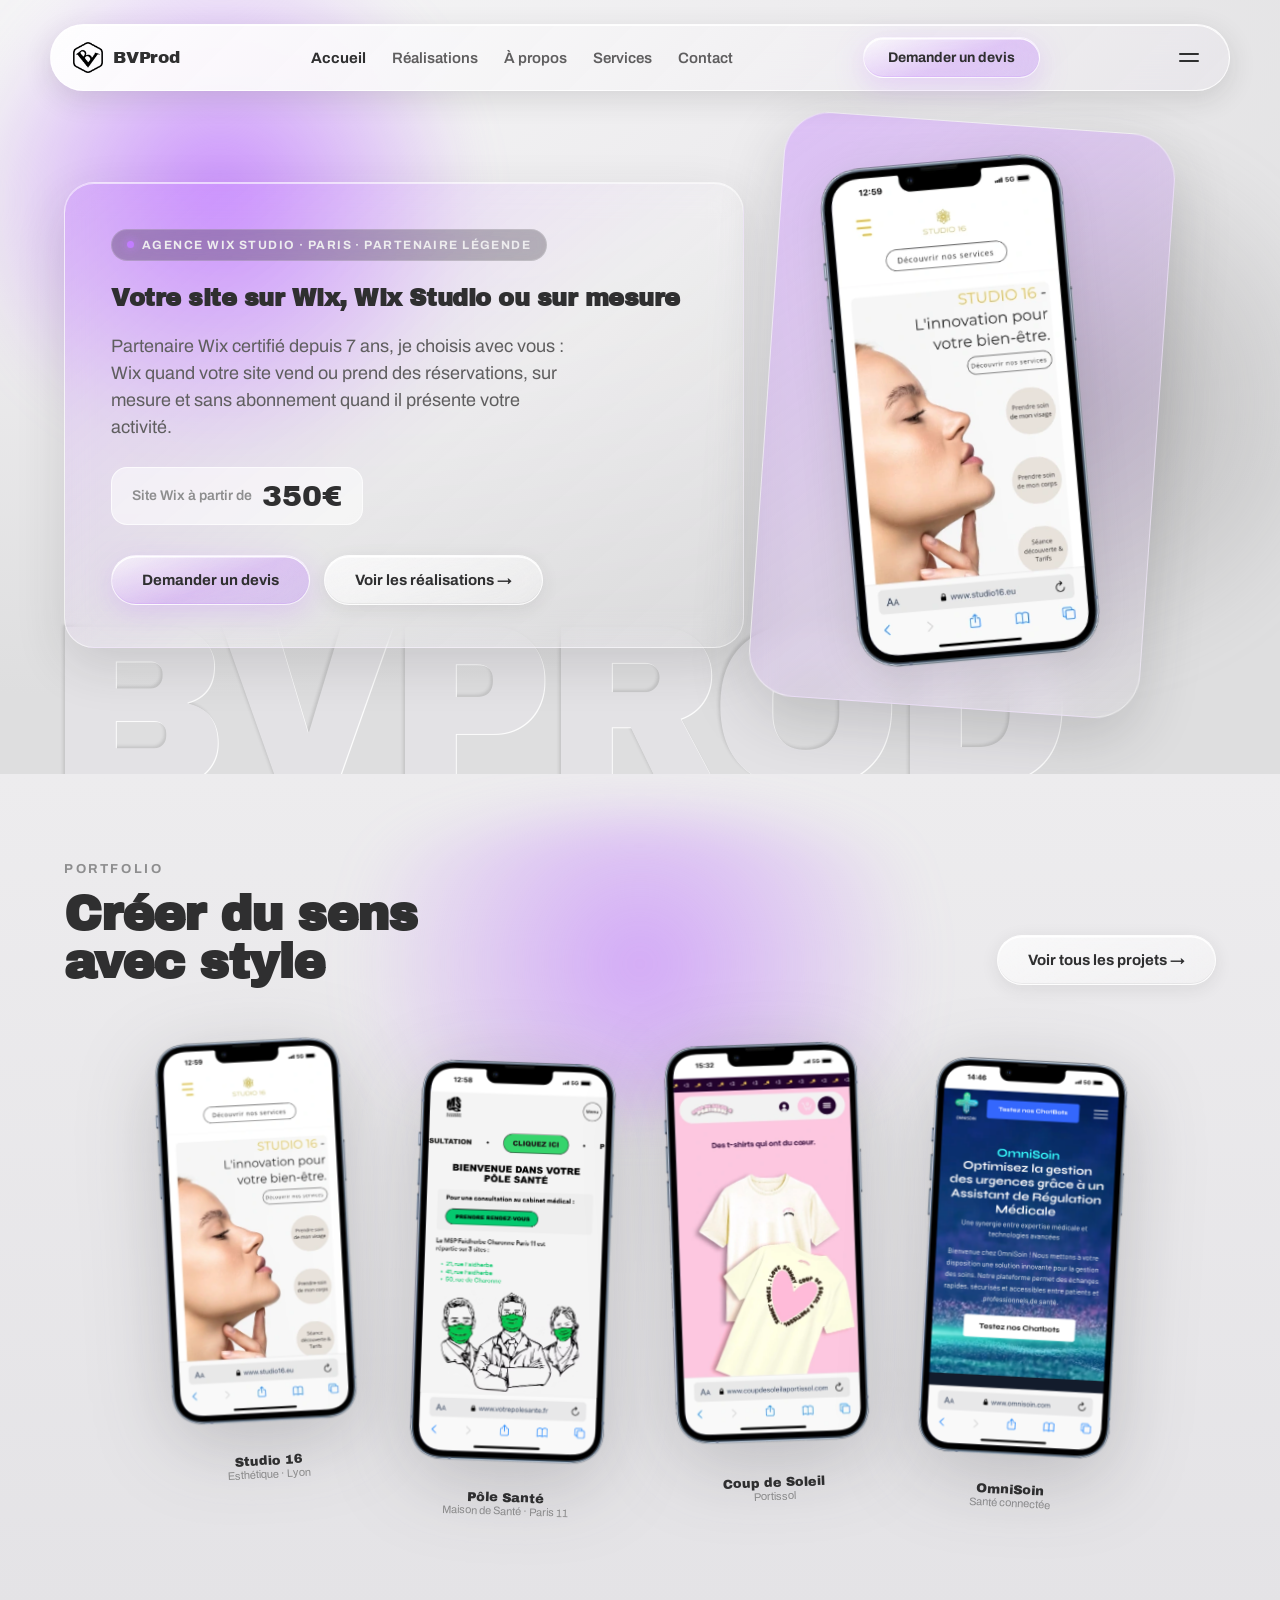
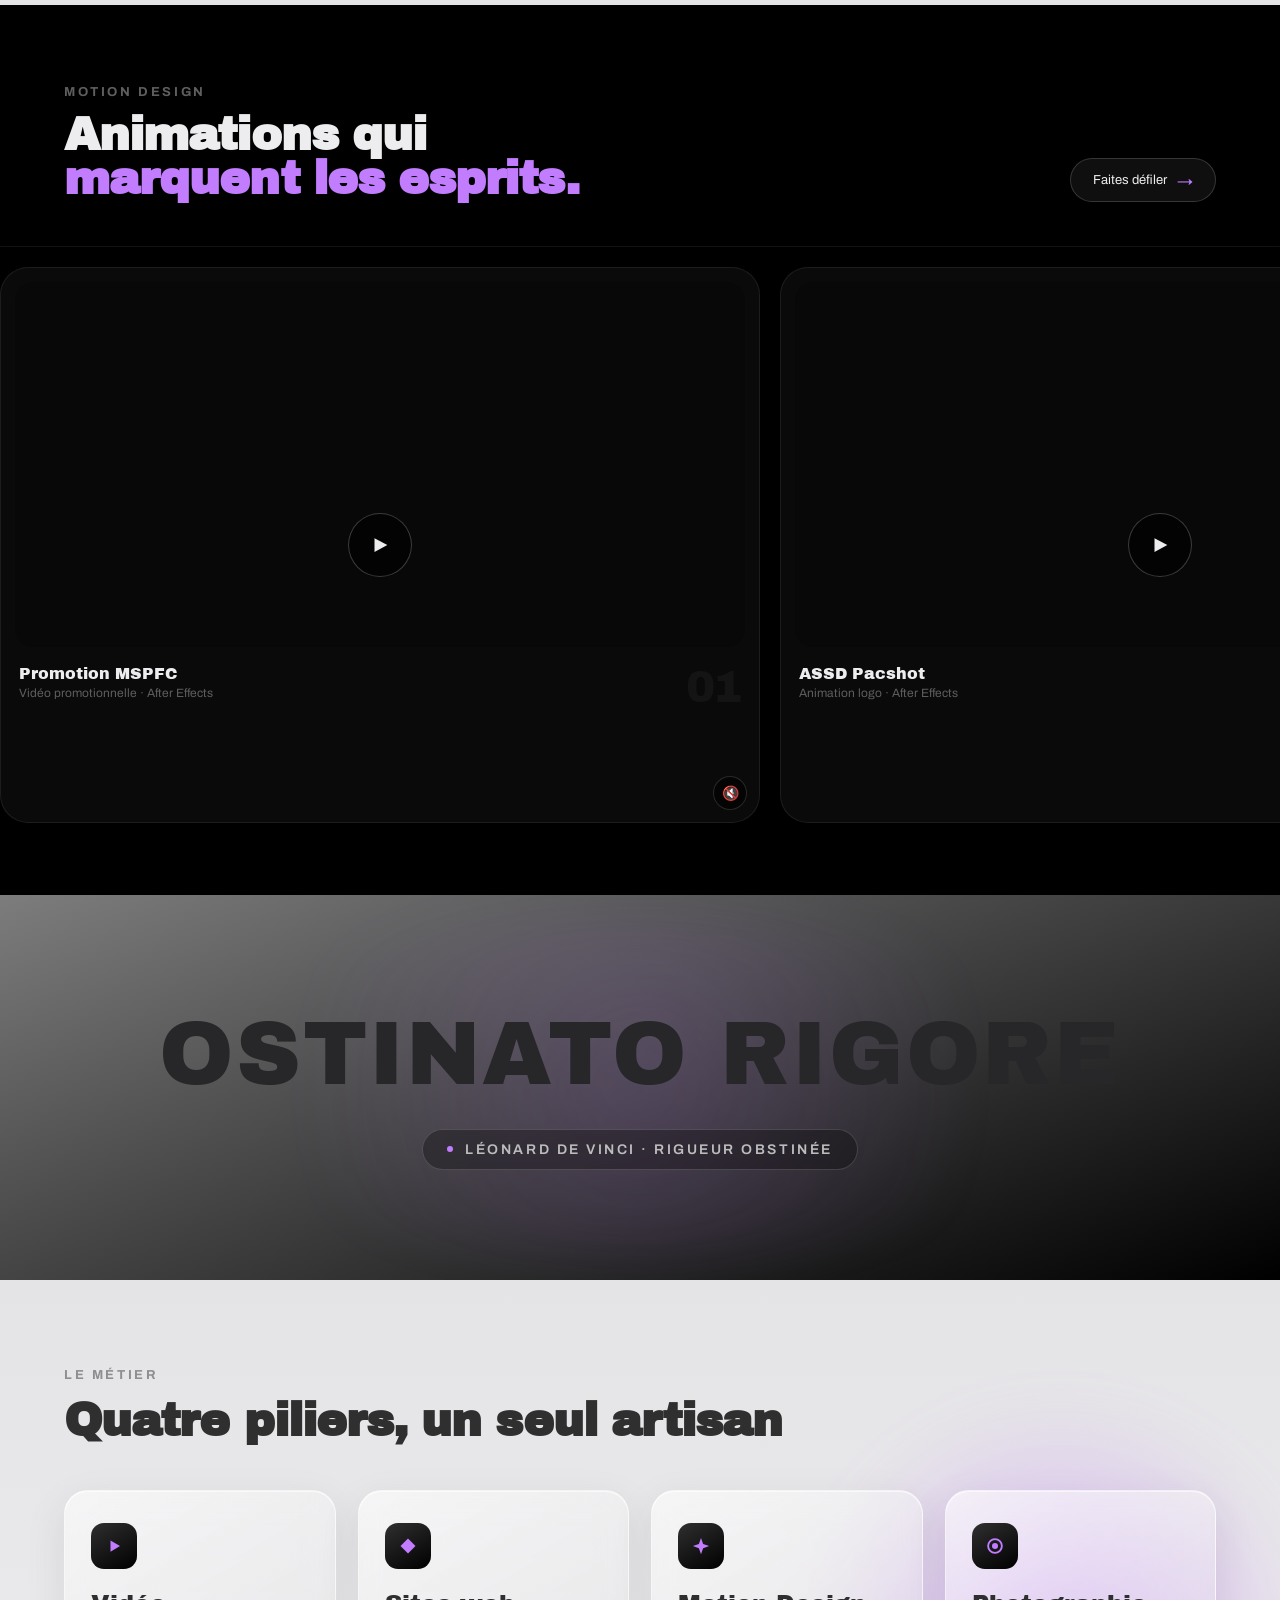
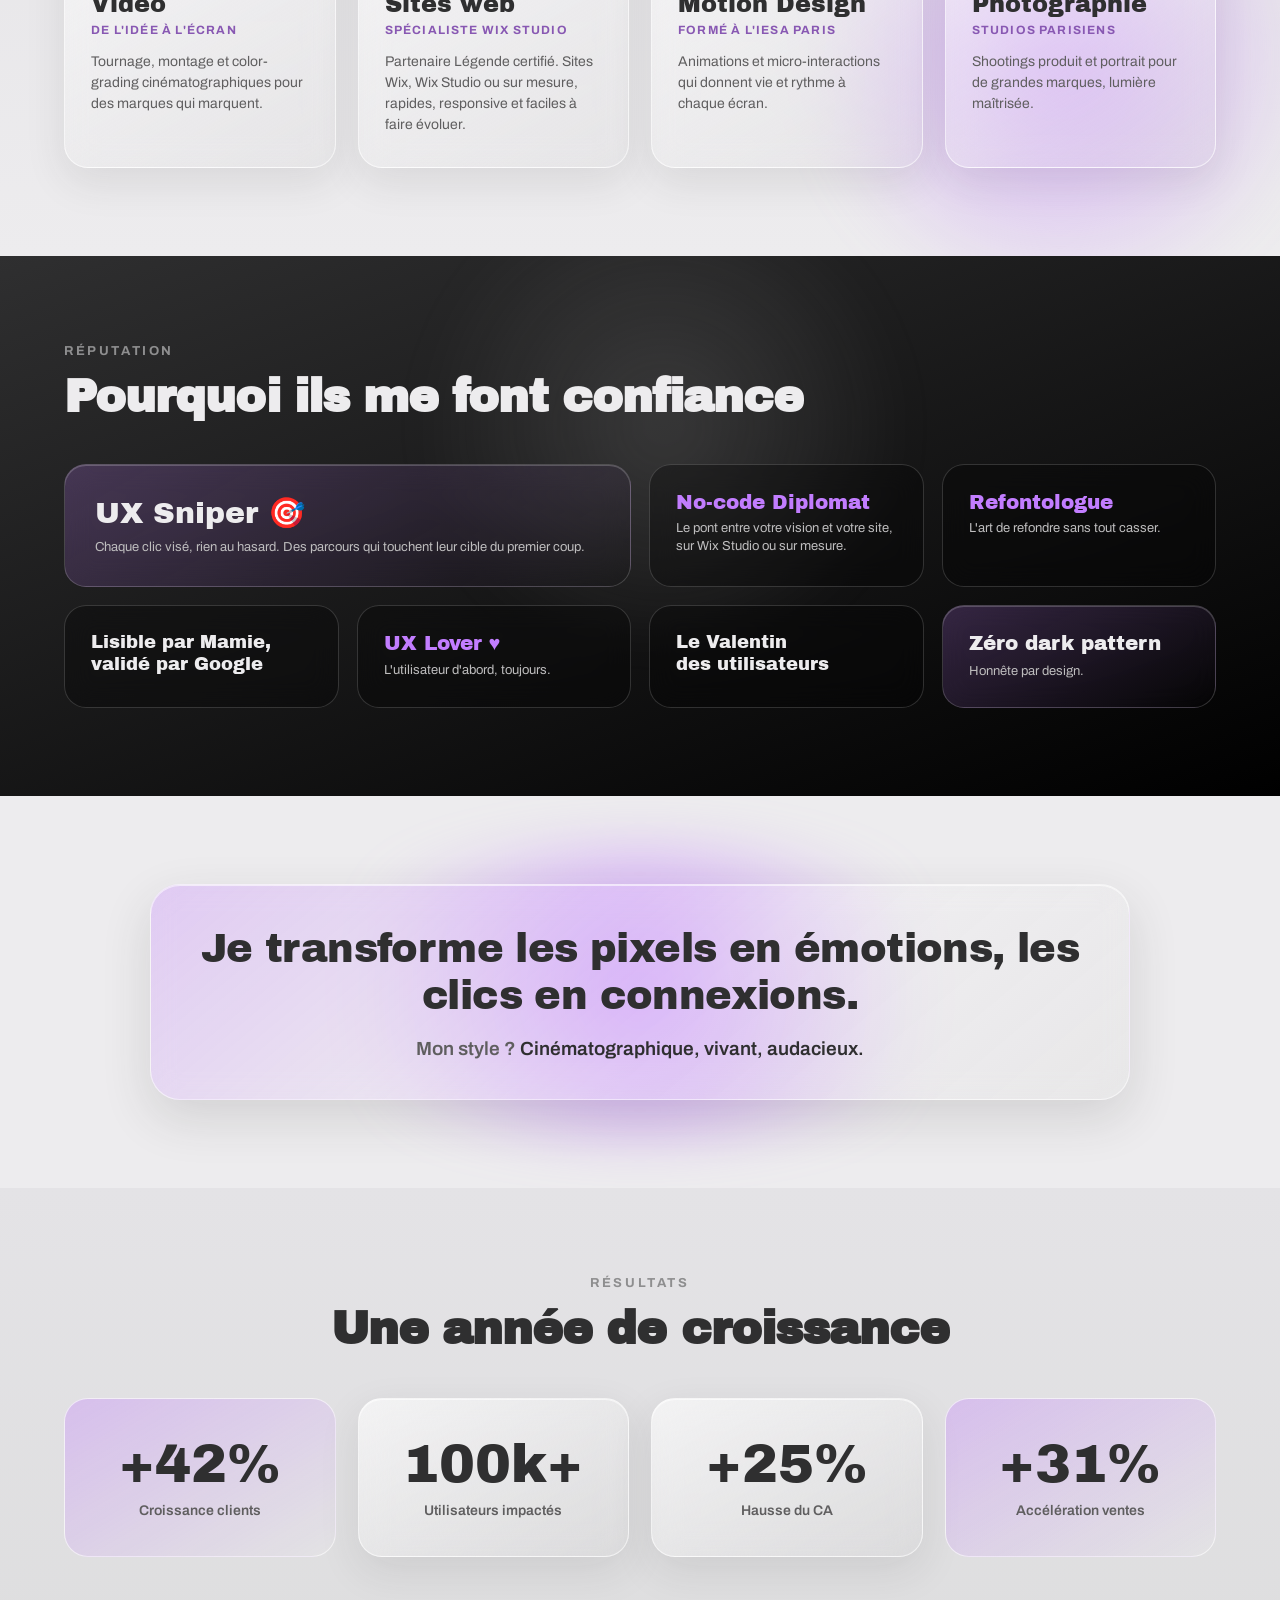
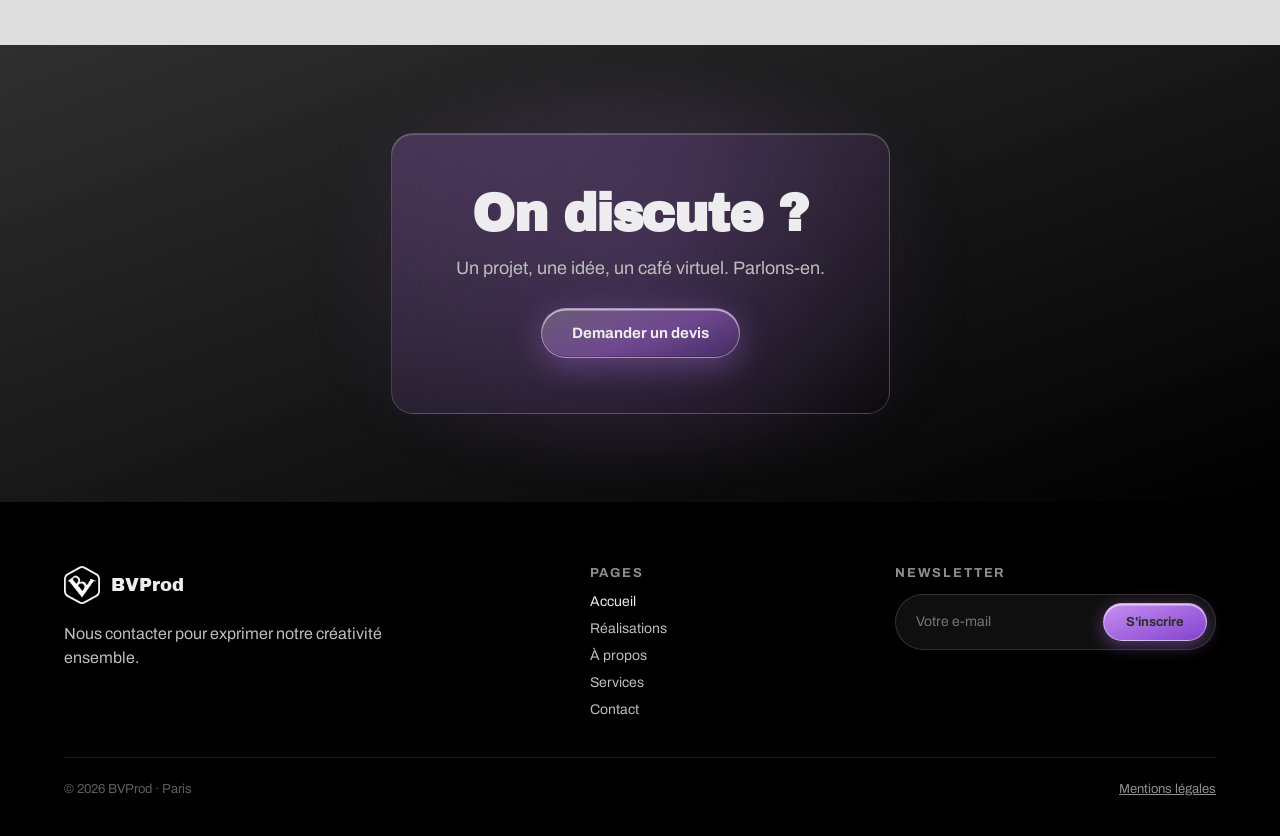
==== commit 70a936d0: "Ajouter la balise de verification Google Search Console Co-Authored-By: Claude Opus 5.5 <noreply@ant" ====
--- a/index.html
+++ b/index.html
@@ -5,6 +5,7 @@
 <meta name="viewport" content="width=device-width, initial-scale=1">
 <title>BVProd | Agence Wix, Wix Studio et sites sur mesure à Paris</title>
 <meta name="description" content="Agence Wix et Wix Studio à Paris, partenaire certifié : boutiques et réservations sur Wix, sites vitrines sur mesure sans abonnement. Motion design et photographie.">
+<meta name="google-site-verification" content="ZuviwglndwmiPB2hrm44fop6QGUmRBYZgdno_qHD--0">
 <link rel="canonical" href="https://www.bv-prod.fr/">
 <meta property="og:type" content="website">
 <meta property="og:locale" content="fr_FR">
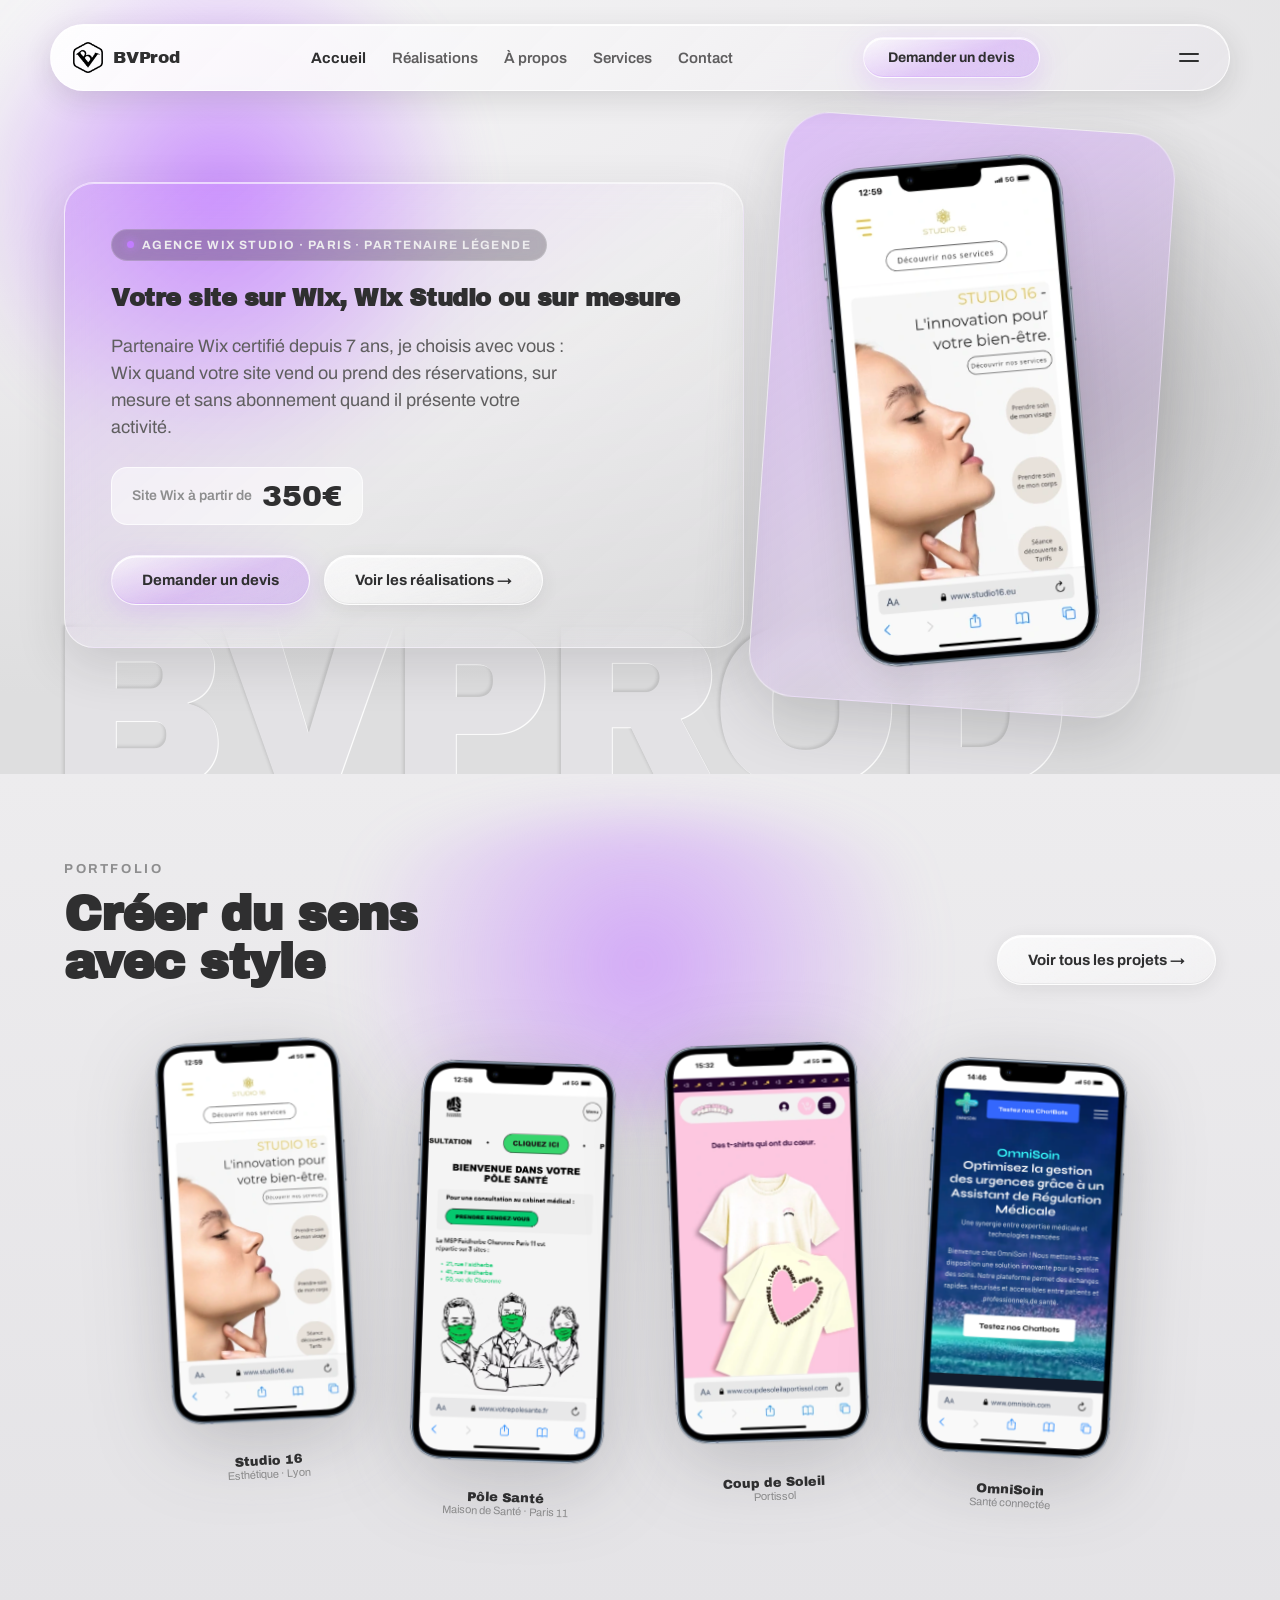
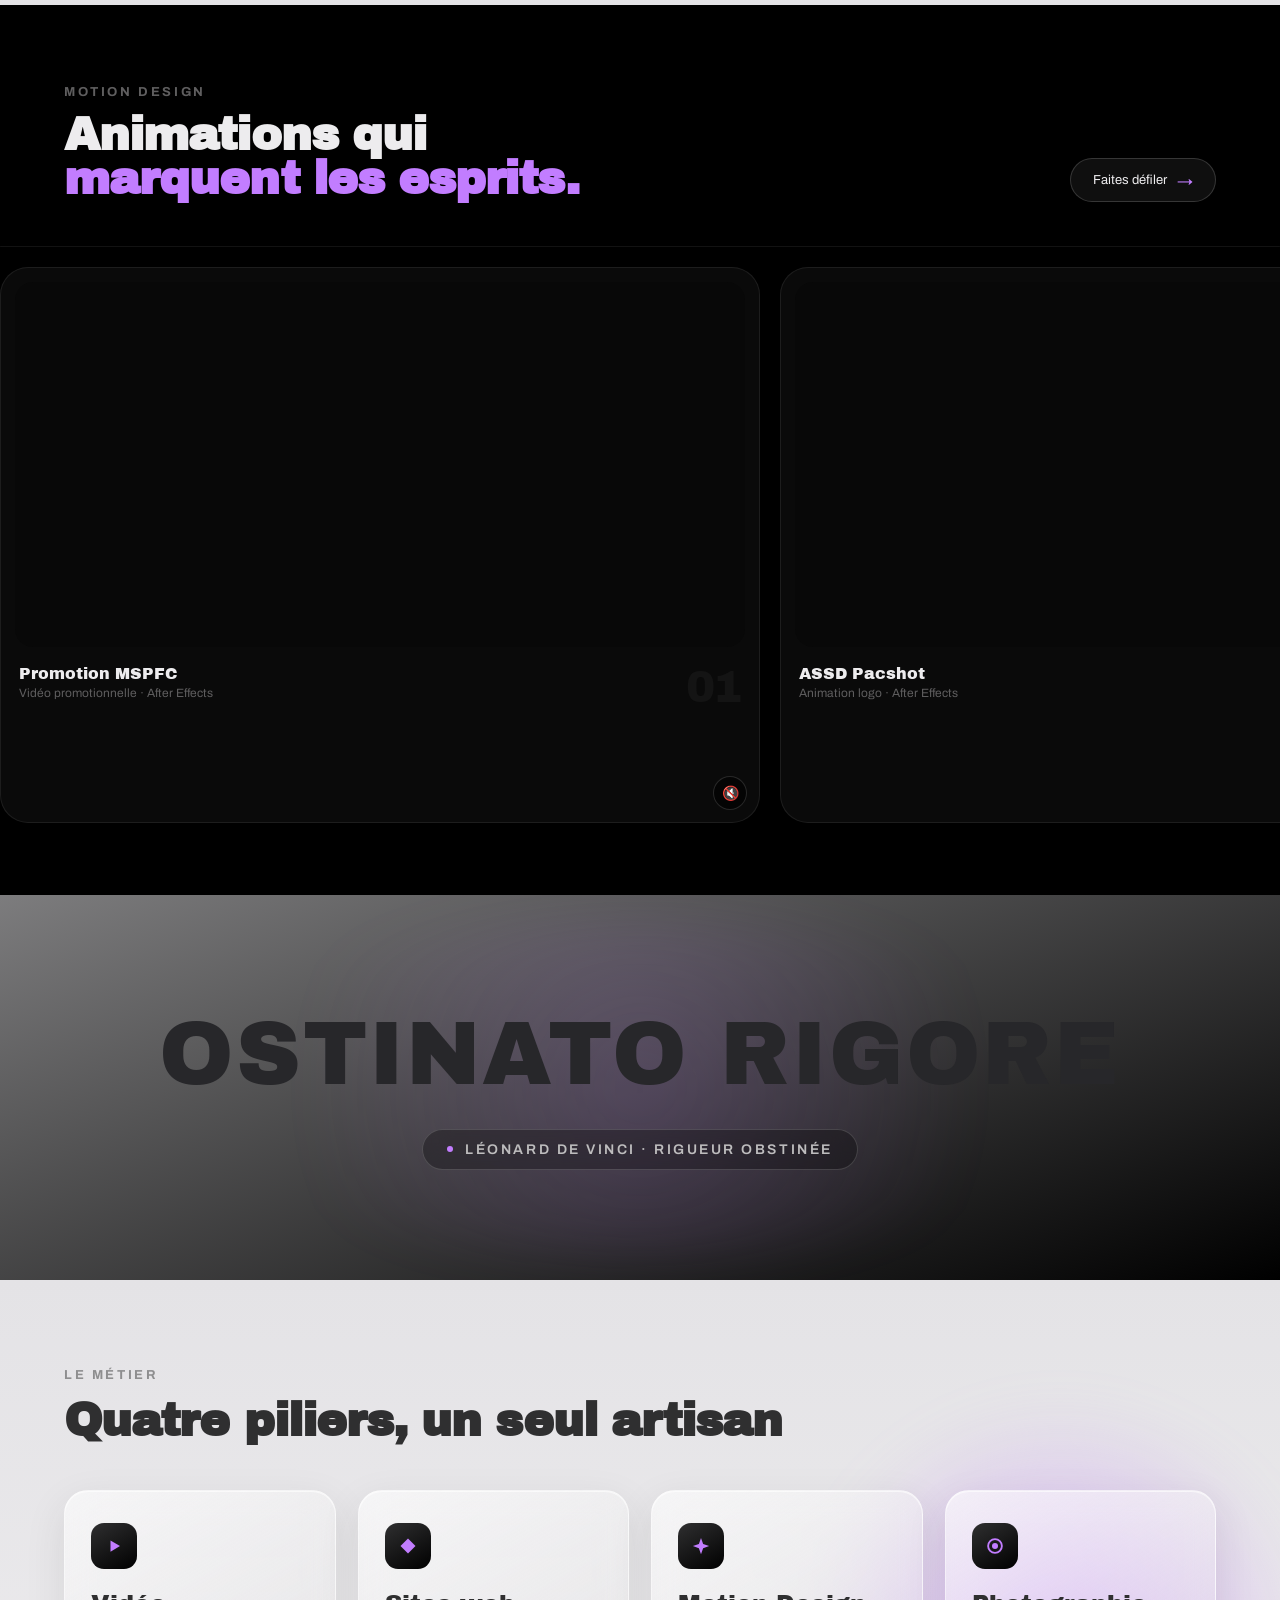
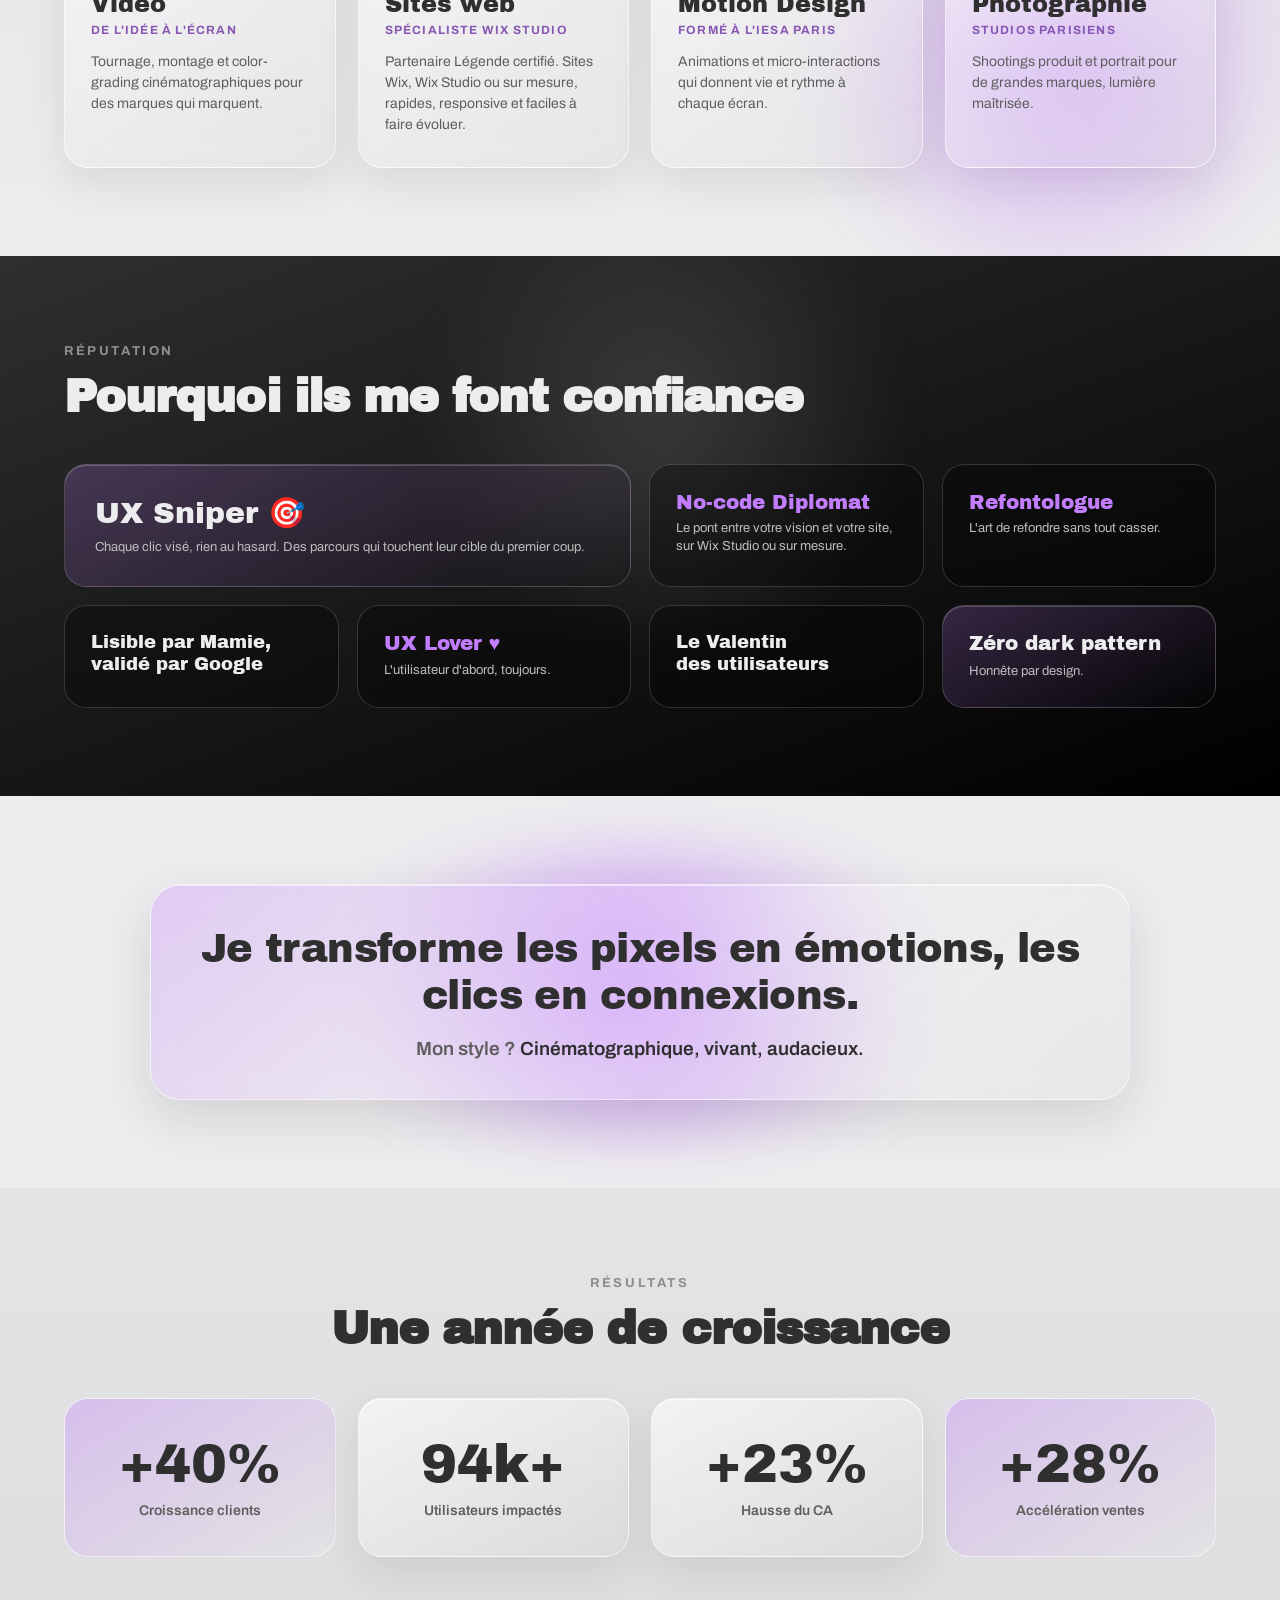
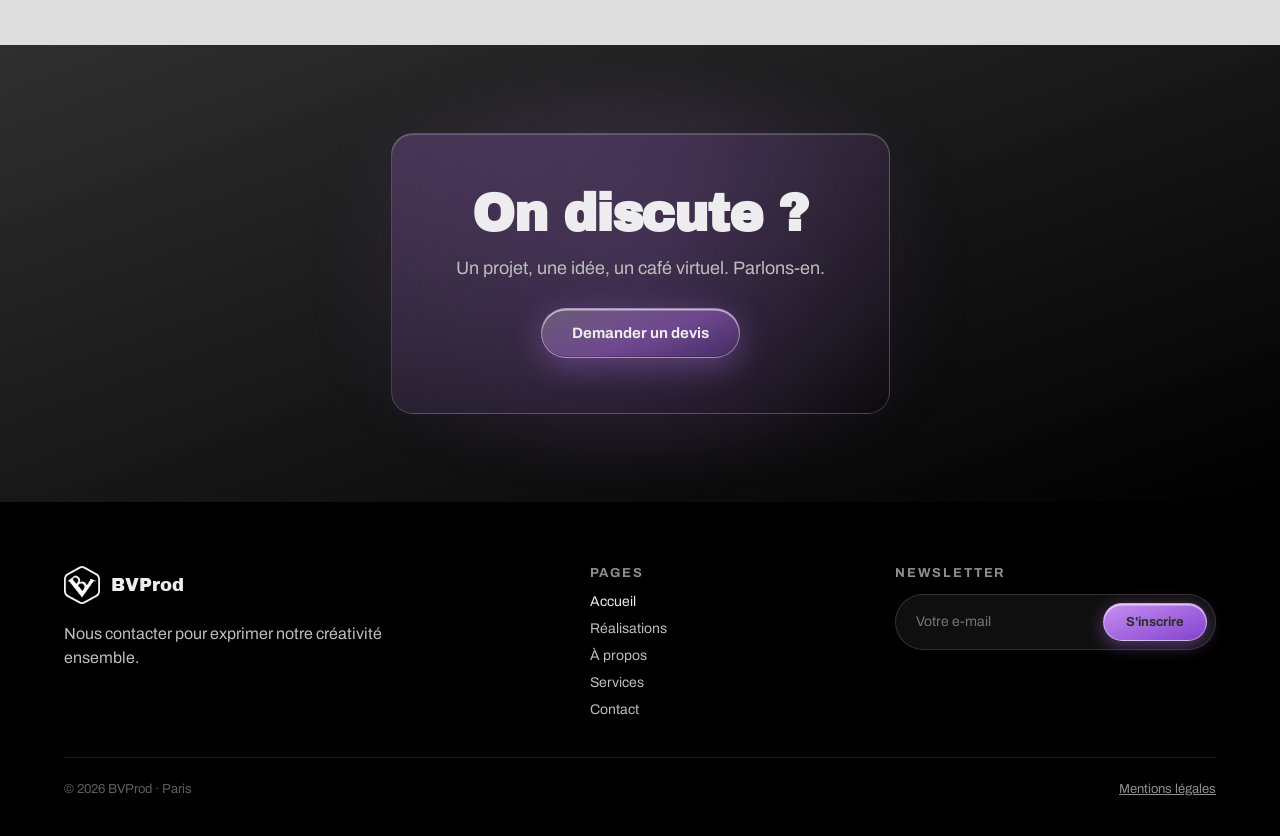
==== commit ad13c4d0: "Vidéos motion design : lecture au clic, bouton lecture au survol, chargement des premières images Co" ====
--- a/index.html
+++ b/index.html
@@ -23,7 +23,7 @@
 <link href="https://fonts.googleapis.com/css2?family=Archivo:wght@400;500;600;700;800;900&family=Archivo+Black&display=swap" rel="stylesheet">
 <link rel="icon" type="image/png" href="/assets/logo-bvprod.png">
 <link rel="apple-touch-icon" href="/assets/logo-bvprod.png">
-<link rel="stylesheet" href="/css/style.css?v=20261106">
+<link rel="stylesheet" href="/css/style.css?v=20261118">
 <style>
   .home-hero-inner { position:relative; z-index:2; display:flex; align-items:center; gap:48px; max-width:1440px; margin:0 auto; }
   .home-hero-card { flex:1; max-width:680px; padding:46px 46px 42px; }
@@ -279,7 +279,7 @@
     </div>
     <div id="motion-strip" data-motion-strip data-scroll-strip data-scroll-step="780" class="scroll-strip motion-strip">
       <div class="video-card">
-        <video loop muted playsinline preload="none"><source src="/assets/motion-mspfc.mp4" type="video/mp4"></video>
+        <video loop muted playsinline preload="none"><source src="/assets/motion-mspfc.mp4#t=0.1" type="video/mp4"></video>
         <div class="video-card-meta">
           <div>
             <div style="font-family:var(--font-display);font-size:16px;color:var(--text-invert);">Promotion MSPFC</div>
@@ -289,7 +289,7 @@
         </div>
       </div>
       <div class="video-card">
-        <video loop muted playsinline preload="none"><source src="/assets/motion-assd.mp4" type="video/mp4"></video>
+        <video loop muted playsinline preload="none"><source src="/assets/motion-assd.mp4#t=0.1" type="video/mp4"></video>
         <div class="video-card-meta">
           <div>
             <div style="font-family:var(--font-display);font-size:16px;color:var(--text-invert);">ASSD Pacshot</div>
@@ -299,7 +299,7 @@
         </div>
       </div>
       <div class="video-card">
-        <video loop muted playsinline preload="none"><source src="/assets/motion-jiji.mp4" type="video/mp4"></video>
+        <video loop muted playsinline preload="none"><source src="/assets/motion-jiji.mp4#t=0.1" type="video/mp4"></video>
         <div class="video-card-meta">
           <div>
             <div style="font-family:var(--font-display);font-size:16px;color:var(--text-invert);">Pacshot Jiji</div>
@@ -309,7 +309,7 @@
         </div>
       </div>
       <div class="video-card">
-        <video loop muted playsinline preload="none" poster="/assets/motion-bpx-poster.jpg"><source src="/assets/motion-bpx.mp4" type="video/mp4"></video>
+        <video loop muted playsinline preload="none" poster="/assets/motion-bpx-poster.jpg"><source src="/assets/motion-bpx.mp4#t=0.1" type="video/mp4"></video>
         <div class="video-card-meta">
           <div>
             <div style="font-family:var(--font-display);font-size:16px;color:var(--text-invert);">BPX Packshot</div>
@@ -319,7 +319,7 @@
         </div>
       </div>
       <div class="video-card">
-        <video loop muted playsinline preload="none"><source src="/assets/motion-jade.mp4" type="video/mp4"></video>
+        <video loop muted playsinline preload="none"><source src="/assets/motion-jade.mp4#t=0.1" type="video/mp4"></video>
         <div class="video-card-meta">
           <div>
             <div style="font-family:var(--font-display);font-size:16px;color:var(--text-invert);">Jade Motion</div>
@@ -502,6 +502,6 @@
   </div>
 </footer>
 
-<script src="/js/main.js?v=20261106" defer></script>
+<script src="/js/main.js?v=20261118" defer></script>
 </body>
 </html>
--- a/css/style.css
+++ b/css/style.css
@@ -395,3 +395,16 @@
   [data-anim="reveal"] { filter:none; transform:translateY(20px); }
   [data-anim="reveal"].is-visible { transform:translateY(0); }
 }
+
+/* ---------- bouton lecture des cartes vidéo (apparaît au survol) ---------- */
+.video-card { position:relative; }
+.video-play-overlay { position:absolute; top:14px; left:14px; right:14px; height:280px; display:flex; align-items:center; justify-content:center; z-index:8; cursor:pointer; opacity:0; transition:opacity .25s ease; border-radius:18px; }
+.video-play-btn { width:72px; height:72px; border-radius:50%; background:rgba(0,0,0,.55); -webkit-backdrop-filter:blur(10px); backdrop-filter:blur(10px); border:1.5px solid rgba(255,255,255,.28); display:flex; align-items:center; justify-content:center; padding-left:4px; transform:scale(.88); transition:transform .25s ease, background .25s ease; }
+.video-card:hover .video-play-overlay, .video-card.no-hover .video-play-overlay, .video-play-overlay:focus-visible { opacity:1; }
+.video-card:hover .video-play-btn { transform:scale(1); }
+.video-play-overlay:hover .video-play-btn { background:rgba(0,0,0,.72); transform:scale(1.08); }
+/* En lecture : le bouton disparaît ; au survol il devient « pause » */
+.video-card.is-playing .video-play-overlay { opacity:0; }
+.video-card.is-playing:hover .video-play-overlay { opacity:1; }
+.video-card.is-loading .video-play-btn { animation:vpulse 1s ease-in-out infinite; }
+@keyframes vpulse { 50% { opacity:.55; } }
